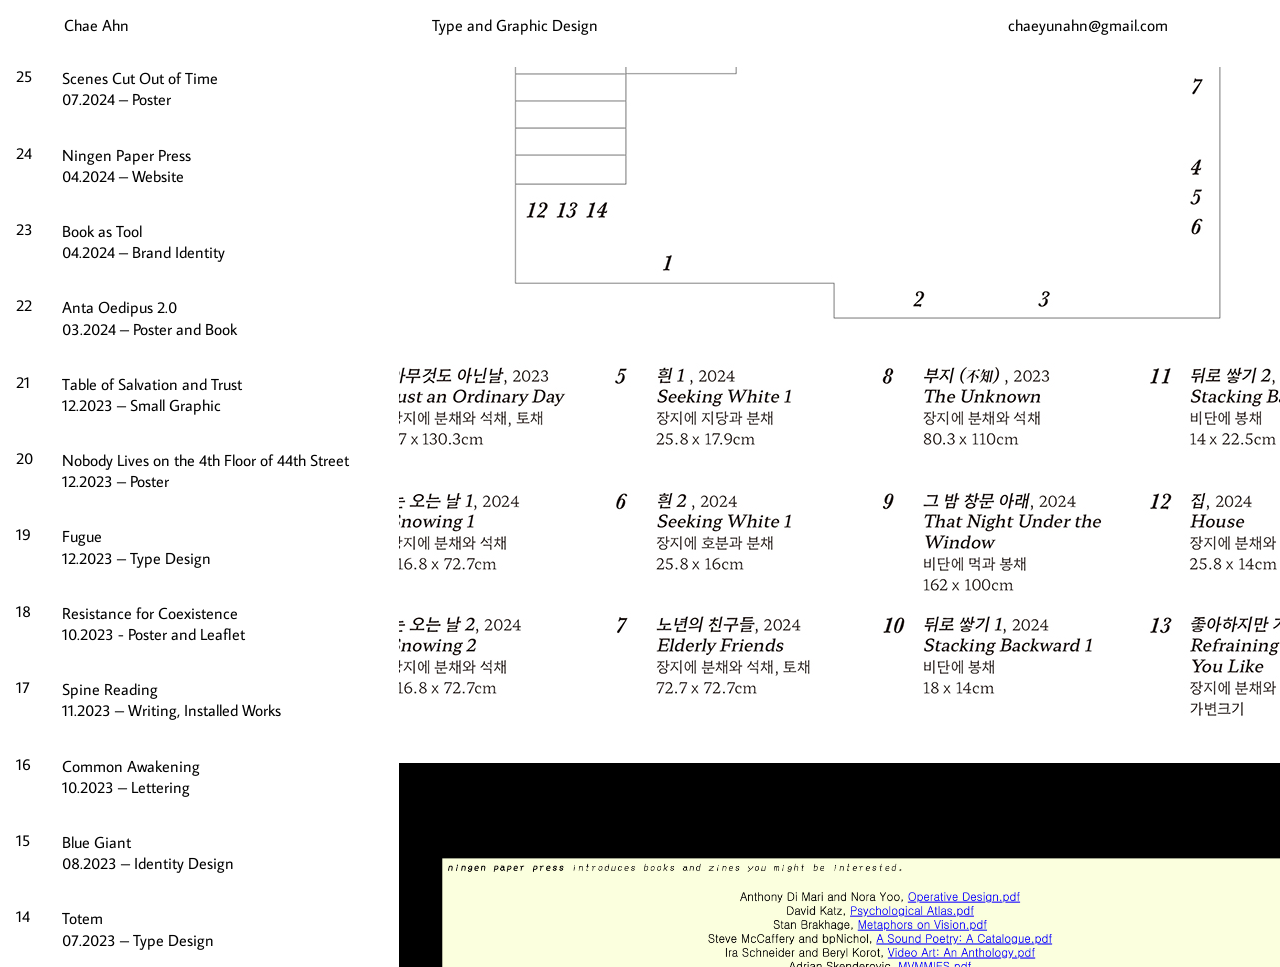
==== index.html @ 4e73831a "Update index.html" ====
<!DOCTYPE html>
<html lang="en">

<head>
    <meta charset="UTF-8">
    <meta name="viewport" content="width=device-width, initial-scale=1.0">
    <title>Chae Ahn</title>
	<link rel="preconnect" href="https://fonts.googleapis.com">
	<link rel="preconnect" href="https://fonts.gstatic.com" crossorigin>
	<link href="https://fonts.googleapis.com/css2?family=Average+Sans&family=Source+Sans+3:ital,wght@0,200..900;1,200..900&display=swap" rel="stylesheet">
    <link rel="stylesheet" href="style.css">

</head>

<body>

    <div class="header-div" id="headView" style="display: flex;">
    	<div class="first-column"></div>
    	<div class="second-column" id="myName"><a href="#about">Chae Ahn</a></div>
    	<div class="third-column" id="designField">Type and Graphic Design</div>
    	<div class="fourth-column" id="mailLink"><a href="mailto:chaeyunahn@gmail.com">chaeyunahn@gmail.com</a></div>
    </div>

    <div class="content-div">
    	<ul class="list-ul" id="workList">
    	<!-- ---Project-25--- -->
			<li id="work-25" style="display: flex;">
				<div class="first-column" id="workNumber">25</div>
				<div class="second-column" id="workTitle"><a href="#slide-25">
					<details>
						<summary>
							<table>
							<tr><td class="title">Scenes Cut Out of Time</td></tr>
							<tr><td class="date">07.2024 – Poster</td></tr>
							</table>
						</summary>
							<p class="info">Poster for the exhibition Scenes Cut Out of Time, 2024.</p>
							<p class="client">Commission project for Jaehee Kim</p>
							<p class="format">Format: 420x594mm</p>
					</details>
				</a>
					
				</div>
			</li>
    	<!-- ---Project-24--- -->
			<li id="work-24" style="display: flex;">
				<div class="first-column" id="workNumber">24</div>
				<div class="second-column" id="workTitle"><a href="#slide-24">
					<details>
						<summary>
							<table>
							<tr><td class="title">Ningen Paper Press</td></tr>
							<tr><td class="date">04.2024 – Website</td></tr>
							</table>
						</summary>
							<p class="info">Web Development for Ningen Paper Press, 2024.</p>
							<p class="client">Collaborative project. Design by Ganghyeon Paeg.</p>
							<p class="format">Format: Desktop and Mobile</p>
					</details>
				</a>
					
				</div>
			</li>
    	<!-- ---Project-23--- -->
			<li id="work-23" style="display: flex;">
				<div class="first-column" id="workNumber">23</div>
				<div class="second-column" id="workTitle"><a href="#slide-23">
					<details>
						<summary>
							<table>
							<tr><td class="title">Book as Tool</td></tr>
							<tr><td class="date">04.2024 – Brand Identity</td></tr>
							</table>
						</summary>
							<p class="info">Brand Identity for Independent Workshop, Book as Tool, 2023.</p>
							<p class="client">Self-initiated Work</p>
							<p class="format">Format: 1080x1080px</p>
					</details>
				</a>
					
				</div>
			</li>
    	<!-- ---Project-22--- -->
			<li id="work-22" style="display: flex;">
				<div class="first-column" id="workNumber">22</div>
				<div class="second-column" id="workTitle"><a href="#slide-22">
					<details>
						<summary>
							<table>
							<tr><td class="title">Anta Oedipus 2.0</td></tr>
							<tr><td class="date">03.2024 – Poster and Book</td></tr>
							</table>
						</summary>
							<p class="info">Poster and Scriptbook for theatrical play Anta Oedpius: Hit or Run, 2024.</p>
							<p class="client">Commission project for Sarah Ryu</p>
							<p class="format">Format: Poster - 420x594mm, Book - 134x210mm</p>
					</details>
				</a>
					
				</div>
			</li>
    	<!-- ---Project-21--- -->
			<li id="work-21" style="display: flex;">
				<div class="first-column" id="workNumber">21</div>
				<div class="second-column" id="workTitle"><a href="#slide-21">
					<details>
						<summary>
							<table>
							<tr><td class="title">Table of Salvation and Trust</td></tr>
							<tr><td class="date">12.2023 – Small Graphic</td></tr>
							</table>
						</summary>
							<p class="info">Poster for the workshop, 2023.</p>
							<p class="client">Commission project for Heejo Kim</p>
							<p class="format">Format: 270x420mm</p>
					</details>
				</a>
					
				</div>
			</li>
    	<!-- ---Project-20--- -->
			<li id="work-20" style="display: flex;">
				<div class="first-column" id="workNumber">20</div>
				<div class="second-column" id="workTitle"><a href="#slide-20">
					<details>
						<summary>
							<table>
							<tr><td class="title">Nobody Lives on the 4th Floor of 44th Street</td></tr>
							<tr><td class="date">12.2023 – Poster</td></tr>
							</table>
						</summary>
							<p class="info">Poster for the exhibition, 2023.</p>
							<p class="client">Commission project for Heejo Kim</p>
							<p class="format">Format: 420x594mm</p>
					</details>
				</a>
					
				</div>
			</li>
    	<!-- ---Project-19--- -->
			<li id="work-19" style="display: flex;">
				<div class="first-column" id="workNumber">19</div>
				<div class="second-column" id="workTitle"><a href="#slide-19">
					<details>
						<summary>
							<table>
							<tr><td class="title">Fugue</td></tr>
							<tr><td class="date">12.2023 – Type Design</td></tr>
							</table>
						</summary>
							<p class="info">Type Design inspired by Classical Italian Tempo</p>
							<p class="client">Self-initiated Work. Typeface release in 2025.</p>
							<p class="format">Style: 1, Latin</p>
					</details>
				</a>
					
				</div>
			</li>
    	<!-- ---Project-18--- -->
			<li id="work-18" style="display: flex;">
				<div class="first-column" id="workNumber">18</div>
				<div class="second-column" id="workTitle"><a href="#slide-18">
					<details>
						<summary>
							<table>
							<tr><td class="title">Resistance for Coexistence</td></tr>
							<tr><td class="date">10.2023 - Poster and Leaflet</td></tr>
							</table>
						</summary>
							<p class="info">Poster for the exhibition, 2023.</p>
							<p class="client">Commission project for Annpaak Space</p>
							<p class="format">Format: 420x594mm</p>
					</details>
				</a>
					
				</div>
			</li>
    	<!-- ---Project-17--- -->
			<li id="work-17" style="display: flex;">
				<div class="first-column" id="workNumber">17</div>
				<div class="second-column" id="workTitle"><a href="#slide-17">
					<details>
						<summary>
							<table>
							<tr><td class="title">Spine Reading</td></tr>
							<tr><td class="date">11.2023 – Writing, Installed Works</td></tr>
							</table>
						</summary>
							<p class="info">Booklet and bookmark for the exhibition The Book on the Bookshelf</p>
							<p class="client">Work for the group exhibition at whatreallymatters, 2023.</p>
							<p class="format">Format: Booklet - A5 / Bookmark - 72x186mm</p>
					</details>
				</a>
					
				</div>
			</li>
    	<!-- ---Project-16--- -->
			<li id="work-16" style="display: flex;">
				<div class="first-column" id="workNumber">16</div>
				<div class="second-column" id="workTitle"><a href="#slide-16">
					<details>
						<summary>
							<table>
							<tr><td class="title">Common Awakening</td></tr>
							<tr><td class="date">10.2023 – Lettering</td></tr>
							</table>
						</summary>
							<p class="info">Type Design</p>
							<p class="client">Self-initiated Work</p>
							<p class="format">Format: Size Varies</p>
					</details>
				</a>
					
				</div>
			</li>
    	<!-- ---Project-15--- -->
			<li id="work-15" style="display: flex;">
				<div class="first-column" id="workNumber">15</div>
				<div class="second-column" id="workTitle"><a href="#slide-15">
					<details>
						<summary>
							<table>
							<tr><td class="title">Blue Giant</td></tr>
							<tr><td class="date">08.2023 – Identity Design</td></tr>
							</table>
						</summary>
							<p class="info">Brand Identity for Animation Studio, Blue Giant, 2023.</p>
							<p class="client">Commission project for Gyeongmu Noh, Blue Giant</p>
							<p class="format">Format: 38 pages of Brand Guideline</p>
					</details>
				</a>
					
				</div>
			</li>
    	<!-- ---Project-14--- -->
			<li id="work-14" style="display: flex;">
				<div class="first-column" id="workNumber">14</div>
				<div class="second-column" id="workTitle"><a href="#slide-14">
					<details>
						<summary>
							<table>
							<tr><td class="title">Totem</td></tr>
							<tr><td class="date">07.2023 – Type Design</td></tr>
							</table>
						</summary>
							<p class="info">Type Design insipred by Mallang's Forest. Typeface release in 2025</p>
							<p class="client">Self-initiated Work</p>
							<p class="format">Format: Size Varies</p>
					</details>
				</a>
					
				</div>
			</li>
    	<!-- ---Project-13--- -->
			<li id="work-13" style="display: flex;">
				<div class="first-column" id="workNumber">13</div>
				<div class="second-column" id="workTitle"><a href="#slide-13">
					<details>
						<summary>
							<table>
							<tr><td class="title">Steffano Studio (Pseudo)</td></tr>
							<tr><td class="date">12.2023 – Identity Design</td></tr>
							</table>
						</summary>
							<p class="info">Identity Design for pseudo studio</p>
							<p class="client">Self-initiated Work, Ceramic Artwork by Kang Ryu</p>
							<p class="format">Format: Size Varies</p>
					</details>
				</a>
					
				</div>
			</li>
    	<!-- ---Project-12--- -->
			<li id="work-12" style="display: flex;">
				<div class="first-column" id="workNumber">12</div>
				<div class="second-column" id="workTitle"><a href="#slide-12">
					<details>
						<summary>
							<table>
							<tr><td class="title">Tura</td></tr>
							<tr><td class="date">07.2023 – Type Design</td></tr>
							</table>
						</summary>
							<p class="info">Typeface release in 2025</p>
							<p class="client">Self-initiated Work</p>
							<p class="format">Styles: 1, Korean, Latin</p>
					</details>
				</a>
					
				</div>
			</li>
    	<!-- ---Project-11--- -->
			<li id="work-11" style="display: flex;">
				<div class="first-column" id="workNumber">11</div>
				<div class="second-column" id="workTitle"><a href="#slide-11">
					<details>
						<summary>
							<table>
							<tr><td class="title">Linear</td></tr>
							<tr><td class="date">07.2023 – Type Design</td></tr>
							</table>
						</summary>
							<p class="info">Typeface release in 2025</p>
							<p class="client">Self-initiated Work</p>
							<p class="format">Styles: 1, Korean, Latin</p>
					</details>
				</a>
					
				</div>
			</li>
    	<!-- ---Project-10--- -->
			<li id="work-10" style="display: flex;">
				<div class="first-column" id="workNumber">10</div>
				<div class="second-column" id="workTitle"><a href="#slide-10">
					<details>
						<summary>
							<table>
							<tr><td class="title">Deduct</td></tr>
							<tr><td class="date">07.2023 – Type Design</td></tr>
							</table>
						</summary>
							<p class="info">Typeface release in 2025</p>
							<p class="client">Self-initiated Work</p>
							<p class="format">Styles: 3, Latin</p>
					</details>
				</a>
					
				</div>
			</li>
    	<!-- ---Project-9--- -->
			<li id="work-9" style="display: flex;">
				<div class="first-column" id="workNumber">9</div>
				<div class="second-column" id="workTitle"><a href="#slide-9">
					<details>
						<summary>
							<table>
							<tr><td class="title">Mallang's Forest</td></tr>
							<tr><td class="date">06.2023 – Poster</td></tr>
							</table>
						</summary>
							<p class="info">Poster for the exhibition Mallang's Forest, 2023.</p>
							<p class="client">Commission project for Kang Ryu</p>
							<p class="format">Format: 420x594mm</p>
					</details>
				</a>
					
				</div>
			</li>
    	<!-- ---Project-8--- -->
			<li id="work-8" style="display: flex;">
				<div class="first-column" id="workNumber">8</div>
				<div class="second-column" id="workTitle"><a href="#slide-8">
					<details>
						<summary>
							<table>
							<tr><td class="title">A Perfect Guide on Building an Upper Middle Class Family</td></tr>
							<tr><td class="date">05.2023 – Poster</td></tr>
							</table>
						</summary>
							<p class="info">Poster for the exhibition, 2023. </p>
							<p class="client">Commission project for Heejo Kim</p>
							<p class="format">Format: 1080x1350px</p>
					</details>
				</a>
					
				</div>
			</li>
    	<!-- ---Project-7--- -->
			<li id="work-7" style="display: flex;">
				<div class="first-column" id="workNumber">7</div>
				<div class="second-column" id="workTitle"><a href="#slide-7">
					<details>
						<summary>
							<table>
							<tr><td class="title">Extra Bold Book Club</td></tr>
							<tr><td class="date">01.2023 – Poster</td></tr>
							</table>
						</summary>
							<p class="info">Poster for Book Club</p>
							<p class="client">Self-initiated Work</p>
							<p class="format">Format: Web - 1350x1350px, Print - 420x594mm</p>
					</details>
				</a>
					
				</div>
			</li>
    	<!-- ---Project-6--- -->
			<li id="work-6" style="display: flex;">
				<div class="first-column" id="workNumber">6</div>
				<div class="second-column" id="workTitle"><a href="#slide-6">
					<details>
						<summary>
							<table>
							<tr><td class="title">Anta Oedipus 1.0</td></tr>
							<tr><td class="date">02.2023 – Identity and Badge</td></tr>
							</table>
						</summary>
							<p class="info">Identity Design and Film Title for theatrical play, Anta Oedpius: Hit or Run, 2023.</p>
							<p class="client">Commission project for Sarah Ryu</p>
							<p class="format">Format: Badge - diameter 25mm</p>
					</details>
				</a>
					
				</div>
			</li>
    	<!-- ---Project-5--- -->
			<li id="work-5" style="display: flex;">
				<div class="first-column" id="workNumber">5</div>
				<div class="second-column" id="workTitle"><a href="#slide-5">
					<details>
						<summary>
							<table>
							<tr><td class="title">Post Morandi</td></tr>
							<tr><td class="date">01.2023 – Book</td></tr>
							</table>
						</summary>
							<p class="info">Catalogue Design for the exhibition Post Morandi</p>
							<p class="client">Commission project for Heejoo Eom, AnnPaak Space. Artwork by Heejoo Eom, Photograph by Jaewoo An</p>
							<p class="format">Format: 130x184mm, Offset Print</p>
					</details>
				</a>
					
				</div>
			</li>
    	<!-- ---Project-4--- -->
			<li id="work-4" style="display: flex;">
				<div class="first-column" id="workNumber">4</div>
				<div class="second-column" id="workTitle"><a href="#slide-4">
					<details>
						<summary>
							<table>
							<tr><td class="title">Spectrum</td></tr>
							<tr><td class="date">11.2022 – Poster</td></tr>
							</table>
						</summary>
							<p class="info">Poster for the exhibition Vibrating Birds and Handwritten Letter</p>
							<p class="client">Work for Korean Society of Typography Exhibition 16, 2022.</p>
							<p class="format">Format: 3840x2160px</p>
					</details>
				</a>
					
				</div>
			</li>
    	<!-- ---Project-3--- -->
			<li id="work-3" style="display: flex;">
				<div class="first-column" id="workNumber">3</div>
				<div class="second-column" id="workTitle"><a href="#slide-3">
					<details>
						<summary>
							<table>
							<tr><td class="title">Artificial Friend OS</td></tr>
							<tr><td class="date">10.2022 – Poster</td></tr>
							</table>
						</summary>
							<p class="info">Poster for the exhibition Aritificial Friend OS</p>
							<p class="client">Commission project for Solmon Lim</p>
							<p class="format">Format: 594x840mm</p>
					</details>
				</a>
					
				</div>
			</li>
    	<!-- ---Project-2--- -->
			<li id="work-2" style="display: flex;">
				<div class="first-column" id="workNumber">2</div>
				<div class="second-column" id="workTitle"><a href="#slide-2">
					<details>
						<summary>
							<table>
							<tr><td class="title">Micro</td></tr>
							<tr><td class="date">07.2021 – Poster</td></tr>
							</table>
						</summary>
							<p class="info">Typographical Poster</p>
							<p class="client">Self-initiated Work</p>
							<p class="format">Format: 420x594mm</p>
					</details>
				</a>
					
				</div>
			</li>
    	<!-- ---Project-1--- -->
			<li id="work-1" style="display: flex;">
				<div class="first-column" id="workNumber">1</div>
				<div class="second-column" id="workTitle"><a href="#slide-1">
					<details>
						<summary>
							<table>
							<tr><td class="title">Crema</td></tr>
							<tr><td class="date">12.2020 – Poster</td></tr>
							</table>
						</summary>
							<p class="info">Typographical Poster inspired by coffee</p>
							<p class="client">Self-initiated Work</p>
							<p class="format">Format: 420x594mm</p>
					</details>
				</a>
					
				</div>
			</li>
		<!-- ---ABOUT--- -->
			<li id="about">

				<div class="second-column" id="title">About</div>
				<div class="second-column" id="description">Chae Ahn is a graphic designer based in Seoul. She has completed multiple projects on typography, identity and web development. She prefers cohesive details rather than macroscopic ones. Likes to disassemble and reconstruct diagrams, images, and texts in graphic design.</div>
				<div class="second-column" id="description">안채연은 서울에서 활동하는 그래픽 디자이너이다. 2022년부터 전시 아이덴티티와 레터링 작업을 해왔으며 타이포그래피와 웹사이트 디자인과 개발을 한다. 거시적인 것보다는 응집된 디테일을 좋아하는 편이다. 뜯어보고 조립하고 싶은 이미지나 다이어그램을 만날 때 작업한다. </div>

				<div class="second-column" id="title">Contact</div>
				<div class="second-column" id="description">Chae Yun Ahn<br>
				<a href="mailto:chaeyunahn@gmail.com">Email&emsp; chaeyunahn@gmail.com</a><br>
				<a href="www.instagram.com/chaeyunahn">IG&emsp;&emsp; @chaeyunahn</a><br>
				<a href="">TEL&emsp; +82 10 2987 0308</a>
				</div>

				<div class="second-column" id="title">Exhibitions</div>
				<div class="second-column" id="description">
					<a href="http://wrmatters.kr/project/exhibition/16369/" target="_blank">— From the Book of the Bookshelf, 2023</a><br>
          			<a href="http://www.k-s-t.org/vibrating-birds-and-handwritten-letter/" target="_blank">— Vibrating Birds and Handwritten Letter, Korean Society of Typography, 2022</a><br>
           			<a href="http://orgd.org/2022/exhibition2/index.html" target="_blank">— Open Recent Graphic Design 2022 - Elevator Pitch, 2022</a><br>
         			<a>— 인공친구OS, Artificial Friend OS, 2022</a>

				</div>

				<div class="second-column" id="title">Clients</div>
				<div class="second-column" id="description">Galleries and Art spaces (Annpaak Space, whatreallymatters, Yeonhui Art Center), Independent Studios (Froggy Office, Sanhani Technology, Nine Birds Press, Blue Giant), Artists (Kim Heejo, Mi Pak, Solmon Lim, Hani Kim, Kang Ryu, Pilgyun Jeong)
				</div>

				<div class="second-column" id="title">Education</div>
				<div class="second-column" id="description">BFA / Product Design, Hongik Universtiy / 2015-2020
				</div>

				<div class="second-column" id="title">Credits</div>
				<div class="second-column" id="description">Design Chae Ahn<br>Programming Chae Ahn<br>© 2024 Chae Yun Ahn</div>
			</li>
		</ul>

		<div id="imgView">
		<!-- ---Project-25--- -->
			<div class="slideshow-container" id="slide-25">
			  <div class="slide-25"><img src="img/work-25/01.jpg" onclick="plusSlides(1, 24)"></div>
			  <div class="slide-25"><img src="img/work-25/02.jpg" onclick="plusSlides(1, 24)"></div>
			  <div class="slide-25"><img src="img/work-25/03.jpg" onclick="plusSlides(1, 24)"></div>
			  <div class="slide-25"><img src="img/work-25/04.jpg" onclick="plusSlides(1, 24)"></div>
			</div>
		<!-- ---Project-24--- -->
			<div class="slideshow-container" id="slide-24">
			  <div class="slide-24"><img src="img/work-24/01.jpg" onclick="plusSlides(1, 23)"></div>
			  <div class="slide-24"><img src="img/work-24/02.jpg" onclick="plusSlides(1, 23)"></div>
			</div>
		<!-- ---Project-23--- -->
			<div class="slideshow-container" id="slide-23">
			  <div class="slide-23"><img src="img/work-23/01.jpg" onclick="plusSlides(1, 22)"></div>
			  <div class="slide-23"><img src="img/work-23/02.jpg" onclick="plusSlides(1, 22)"></div>
			  <div class="slide-23"><img src="img/work-23/03.jpg" onclick="plusSlides(1, 22)"></div>
			  <div class="slide-23"><img src="img/work-23/04.jpg" onclick="plusSlides(1, 22)"></div>
			  <div class="slide-23"><img src="img/work-23/05.jpg" onclick="plusSlides(1, 22)"></div>
			  <div class="slide-23"><img src="img/work-23/06.jpg" onclick="plusSlides(1, 22)"></div>
			</div>
		<!-- ---Project-22--- -->
			<div class="slideshow-container" id="slide-22">
			  <div class="slide-22"><img src="img/work-22/01.jpg" onclick="plusSlides(1, 21)"></div>
			  <div class="slide-22"><img src="img/work-22/02.jpg" onclick="plusSlides(1, 21)"></div>
			  <div class="slide-22"><img src="img/work-22/03.jpg" onclick="plusSlides(1, 21)"></div>
			</div>
		<!-- ---Project-21--- -->
			<div class="slideshow-container" id="slide-21">
			  <div class="slide-21"><img src="img/work-21/01.jpg" onclick="plusSlides(1, 20)"></div>
			  <div class="slide-21"><img src="img/work-21/02.jpg" onclick="plusSlides(1, 20)"></div>
			</div>
		<!-- ---Project-20--- -->
			<div class="slideshow-container" id="slide-20">
			  <div class="slide-20"><img src="img/work-20/01.jpg" onclick="plusSlides(1, 19)"></div>
			  <div class="slide-20"><img src="img/work-20/02.jpg" onclick="plusSlides(1, 19)"></div>
			  <div class="slide-20"><img src="img/work-20/03.jpg" onclick="plusSlides(1, 19)"></div>
			  <div class="slide-20"><img src="img/work-20/04.jpg" onclick="plusSlides(1, 19)"></div>
			</div>
		<!-- ---Project-19--- -->
			<div class="slideshow-container" id="slide-19">
			  <div class="slide-19"><img src="img/work-19/01.jpg" onclick="plusSlides(1, 18)"></div>
			  <div class="slide-19"><img src="img/work-19/02.jpg" onclick="plusSlides(1, 18)"></div>
			</div>
		<!-- ---Project-18--- -->
			<div class="slideshow-container" id="slide-18">
			  <div class="slide-18"><img src="img/work-18/01.jpg" onclick="plusSlides(1, 17)"></div>
			  <div class="slide-18"><img src="img/work-18/02.jpg" onclick="plusSlides(1, 17)"></div>
			</div>
		<!-- ---Project-17--- -->
			<div class="slideshow-container" id="slide-17">
			  <div class="slide-17"><img src="img/work-17/01.jpg" onclick="plusSlides(1, 16)"></div>
			  <div class="slide-17"><img src="img/work-17/02.jpg" onclick="plusSlides(1, 16)"></div>
			  <div class="slide-17"><img src="img/work-17/03.jpg" onclick="plusSlides(1, 16)"></div>
			  <div class="slide-17"><img src="img/work-17/04.jpg" onclick="plusSlides(1, 16)"></div>
			  <div class="slide-17"><img src="img/work-17/05.jpg" onclick="plusSlides(1, 16)"></div>
			</div>
		<!-- ---Project-16--- -->
			<div class="slideshow-container" id="slide-16">
			  <div class="slide-16"><img src="img/work-16/01.jpg" onclick="plusSlides(1, 15)"></div>
			  <div class="slide-16"><img src="img/work-16/02.jpg" onclick="plusSlides(1, 15)"></div>
			</div>
		<!-- ---Project-15--- -->
			<div class="slideshow-container" id="slide-15">
			  <div class="slide-15"><img src="img/work-15/01.jpg" onclick="plusSlides(1, 14)"></div>
			  <div class="slide-15"><img src="img/work-15/02.jpg" onclick="plusSlides(1, 14)"></div>
			  <div class="slide-15"><img src="img/work-15/03.jpg" onclick="plusSlides(1, 14)"></div>
			  <div class="slide-15"><img src="img/work-15/04.jpg" onclick="plusSlides(1, 14)"></div>
			</div>
		<!-- ---Project-14--- -->
			<div class="slideshow-container" id="slide-14">
			  <div class="slide-14"><img src="img/work-14/01.jpg" onclick="plusSlides(1, 13)"></div>
			  <div class="slide-14"><img src="img/work-14/02.jpg" onclick="plusSlides(1, 13)"></div>
			  <div class="slide-14"><img src="img/work-14/03.jpg" onclick="plusSlides(1, 13)"></div>
			  <div class="slide-14"><img src="img/work-14/04.jpg" onclick="plusSlides(1, 13)"></div>
			  <div class="slide-14"><img src="img/work-14/05.jpg" onclick="plusSlides(1, 13)"></div>
			</div>
		<!-- ---Project-13--- -->
			<div class="slideshow-container" id="slide-13">
			  <div class="slide-13"><img src="img/work-13/01.jpg" onclick="plusSlides(1, 12)"></div>
			  <div class="slide-13"><img src="img/work-13/02.jpg" onclick="plusSlides(1, 12)"></div>
			  <div class="slide-13"><img src="img/work-13/03.jpg" onclick="plusSlides(1, 12)"></div>
			</div>
		<!-- ---Project-12--- -->
			<div class="slideshow-container" id="slide-12">
			  <div class="slide-12"><img src="img/work-12/01.jpg" onclick="plusSlides(1, 11)"></div>
			  <div class="slide-12"><img src="img/work-12/02.jpg" onclick="plusSlides(1, 11)"></div>
			  <div class="slide-12"><img src="img/work-12/03.jpg" onclick="plusSlides(1, 11)"></div>
			  <div class="slide-12"><img src="img/work-12/04.jpg" onclick="plusSlides(1, 11)"></div>
			</div>
		<!-- ---Project-11--- -->
			<div class="slideshow-container" id="slide-11">
			  <div class="slide-11"><img src="img/work-11/01.jpg" onclick="plusSlides(1, 10)"></div>
			  <div class="slide-11"><img src="img/work-11/02.jpg" onclick="plusSlides(1, 10)"></div>
			  <div class="slide-11"><img src="img/work-11/03.jpg" onclick="plusSlides(1, 10)"></div>
			</div>
		<!-- ---Project-10--- -->
			<div class="slideshow-container" id="slide-10">
			  <div class="slide-10"><img src="img/work-10/01.jpg" onclick="plusSlides(1, 9)"></div>
			  <div class="slide-10"><img src="img/work-10/02.jpg" onclick="plusSlides(1, 9)"></div>
			</div>
		<!-- ---Project-9--- -->
			<div class="slideshow-container" id="slide-9">
			  <div class="slide-9"><img src="img/work-9/01.jpg" onclick="plusSlides(1, 8)"></div>
			  <div class="slide-9"><img src="img/work-9/02.jpg" onclick="plusSlides(1, 8)"></div>
			</div>
		<!-- ---Project-8--- -->
			<div class="slideshow-container" id="slide-8">
			  <div class="slide-8"><img src="img/work-8/01.jpg" onclick="plusSlides(1, 7)"></div>
			  <div class="slide-8"><img src="img/work-8/02.jpg" onclick="plusSlides(1, 7)"></div>
			  <div class="slide-8"><img src="img/work-8/03.jpg" onclick="plusSlides(1, 7)"></div>
			</div>
		<!-- ---Project-7--- -->
			<div class="slideshow-container" id="slide-7">
			  <div class="slide-7"><img src="img/work-7/01.jpg" onclick="plusSlides(1, 6)"></div>
			  <div class="slide-7"><img src="img/work-7/02.jpg" onclick="plusSlides(1, 6)"></div>
			</div>
		<!-- ---Project-6--- -->
			<div class="slideshow-container" id="slide-6">
			  <div class="slide-6"><img src="img/work-6/01.jpg" onclick="plusSlides(1, 5)"></div>
			  <div class="slide-6"><img src="img/work-6/02.jpg" onclick="plusSlides(1, 5)"></div>
			  <div class="slide-6"><img src="img/work-6/03.jpg" onclick="plusSlides(1, 5)"></div>
			</div>
		<!-- ---Project-5--- -->
			<div class="slideshow-container" id="slide-5">
			  <div class="slide-5"><img src="img/work-5/01.jpg" onclick="plusSlides(1, 4)"></div>
			  <div class="slide-5"><img src="img/work-5/02.jpg" onclick="plusSlides(1, 4)"></div>
			  <div class="slide-5"><img src="img/work-5/03.jpg" onclick="plusSlides(1, 4)"></div>
			  <div class="slide-5"><img src="img/work-5/04.jpg" onclick="plusSlides(1, 4)"></div>
			</div>
		<!-- ---Project-4--- -->
			<div class="slideshow-container" id="slide-4">
			  <div class="slide-4"><img src="img/work-4/01.jpg" onclick="plusSlides(1, 3)"></div>
			  <div class="slide-4"><img src="img/work-4/02.jpg" onclick="plusSlides(1, 3)"></div>
			</div>
		<!-- ---Project-3--- -->
			<div class="slideshow-container" id="slide-3">
			  <div class="slide-3"><img src="img/work-3/01.jpg" onclick="plusSlides(1, 2)"></div>
			  <div class="slide-3"><img src="img/work-3/02.jpg" onclick="plusSlides(1, 2)"></div>
			  <div class="slide-3"><img src="img/work-3/03.jpg" onclick="plusSlides(1, 2)"></div>
			  <div class="slide-3"><img src="img/work-3/04.jpg" onclick="plusSlides(1, 2)"></div>
			  <div class="slide-3"><img src="img/work-3/05.jpg" onclick="plusSlides(1, 2)"></div>
			  <div class="slide-3"><img src="img/work-3/06.jpg" onclick="plusSlides(1, 2)"></div>
			  <div class="slide-3"><img src="img/work-3/07.jpg" onclick="plusSlides(1, 2)"></div>
			  <div class="slide-3"><img src="img/work-3/08.jpg" onclick="plusSlides(1, 2)"></div>
			</div>
		<!-- ---Project-2--- -->
			<div class="slideshow-container" id="slide-2">
			  <div class="slide-2"><img src="img/work-2/01.jpg" onclick="plusSlides(1, 1)"></div>
			  <div class="slide-2"><img src="img/work-2/02.jpg" onclick="plusSlides(1, 1)"></div>
			</div>
		<!-- ---Project-1--- -->
			<div class="slideshow-container" id="slide-1">
			  <div class="slide-1"><img src="img/work-1/01.jpg" onclick="plusSlides(1, 0)"></div>
			  <div class="slide-1"><img src="img/work-1/02.jpg" onclick="plusSlides(1, 0)"></div>
			</div>
		</div>
    </div>

</body>
	
	<script src="open-one.js"></script>
	<script src="image-slider.js"></script>
</html>
---- style.css ----
/*---DEFAULT---*/
*{
	margin: 0;
	padding: 0;
	line-height: 1.2;
	scroll-behavior: smooth;
	font-family: "Average Sans", sans-serif;
}

body{
	height: 100vh;
}

a{
	text-decoration: none;
	color: black;
}

a:hover{
	color: blue;
}

li{
	list-style-type: none;
	display: block;
}

/*---HEADER---*/

.header-div{
	background: white;
}

.first-column{
	width: 3rem;
	margin-left: 1rem;
}

.second-column{
	width: 22rem;
	margin-right: 1rem;
}

.third-column{
	width: 36rem;
}

.header-div{
	margin: 1rem 0 2rem 0;
}

#myName:hover{
	cursor: default;
}

#designField:hover{
	cursor: default;
}


/*---LIST---*/

li{
	margin-bottom: 1rem;
}

details > summary {
  list-style-type: none;
  margin-bottom: 1rem;
}

summary::-webkit-details-marker {
	display: none;
}

details > p{
	margin-left: 2rem;
	text-wrap: wrap;
}

summary:hover{
	color: blue;
	cursor: pointer;
}

.content-div{
	display: flex;
	height: 100vh;
}

#workList{
	overflow: auto;
}

#workList::-webkit-scrollbar {
  display: none;
}



.list-ul{
	overflow-y: scroll;
	height: 100vh;
}


/*---IMAGE----*/

#imgView{
	height: 100vh;
	overflow-x: visible;
	overflow-y: scroll;
}

#imgView::-webkit-scrollbar {
  display: none;
}

.slideshow-container:hover{
	cursor: e-resize;
}


.slideshow-container{
	margin-bottom: 2rem;
}

.slideshow-container img{
	width: 60rem;
}


/*---About---*/

#title{
	padding-left: 4.2rem;
}
#description{
	padding-left: 2rem;
	font-size: .8rem;
	line-height: 1.2rem;
	margin-bottom: 2rem;
	word-break: keep-all;
}

#description a{
	font-size: .8rem;
}

/*---RESPONSIVE---*/

@media only screen and (max-width: 600px){

	*{
		font-size: .8rem;
		line-height: 1.2;
	}

	.slideshow-container img{
		width: 24rem;
	}

	#description{
		width: 12rem;
		overflow: auto;
		font-size: .6rem;
		margin-bottom: 1rem;
		line-height: .8rem;
	}

	#description a{
		font-size: .6rem;
	}

}
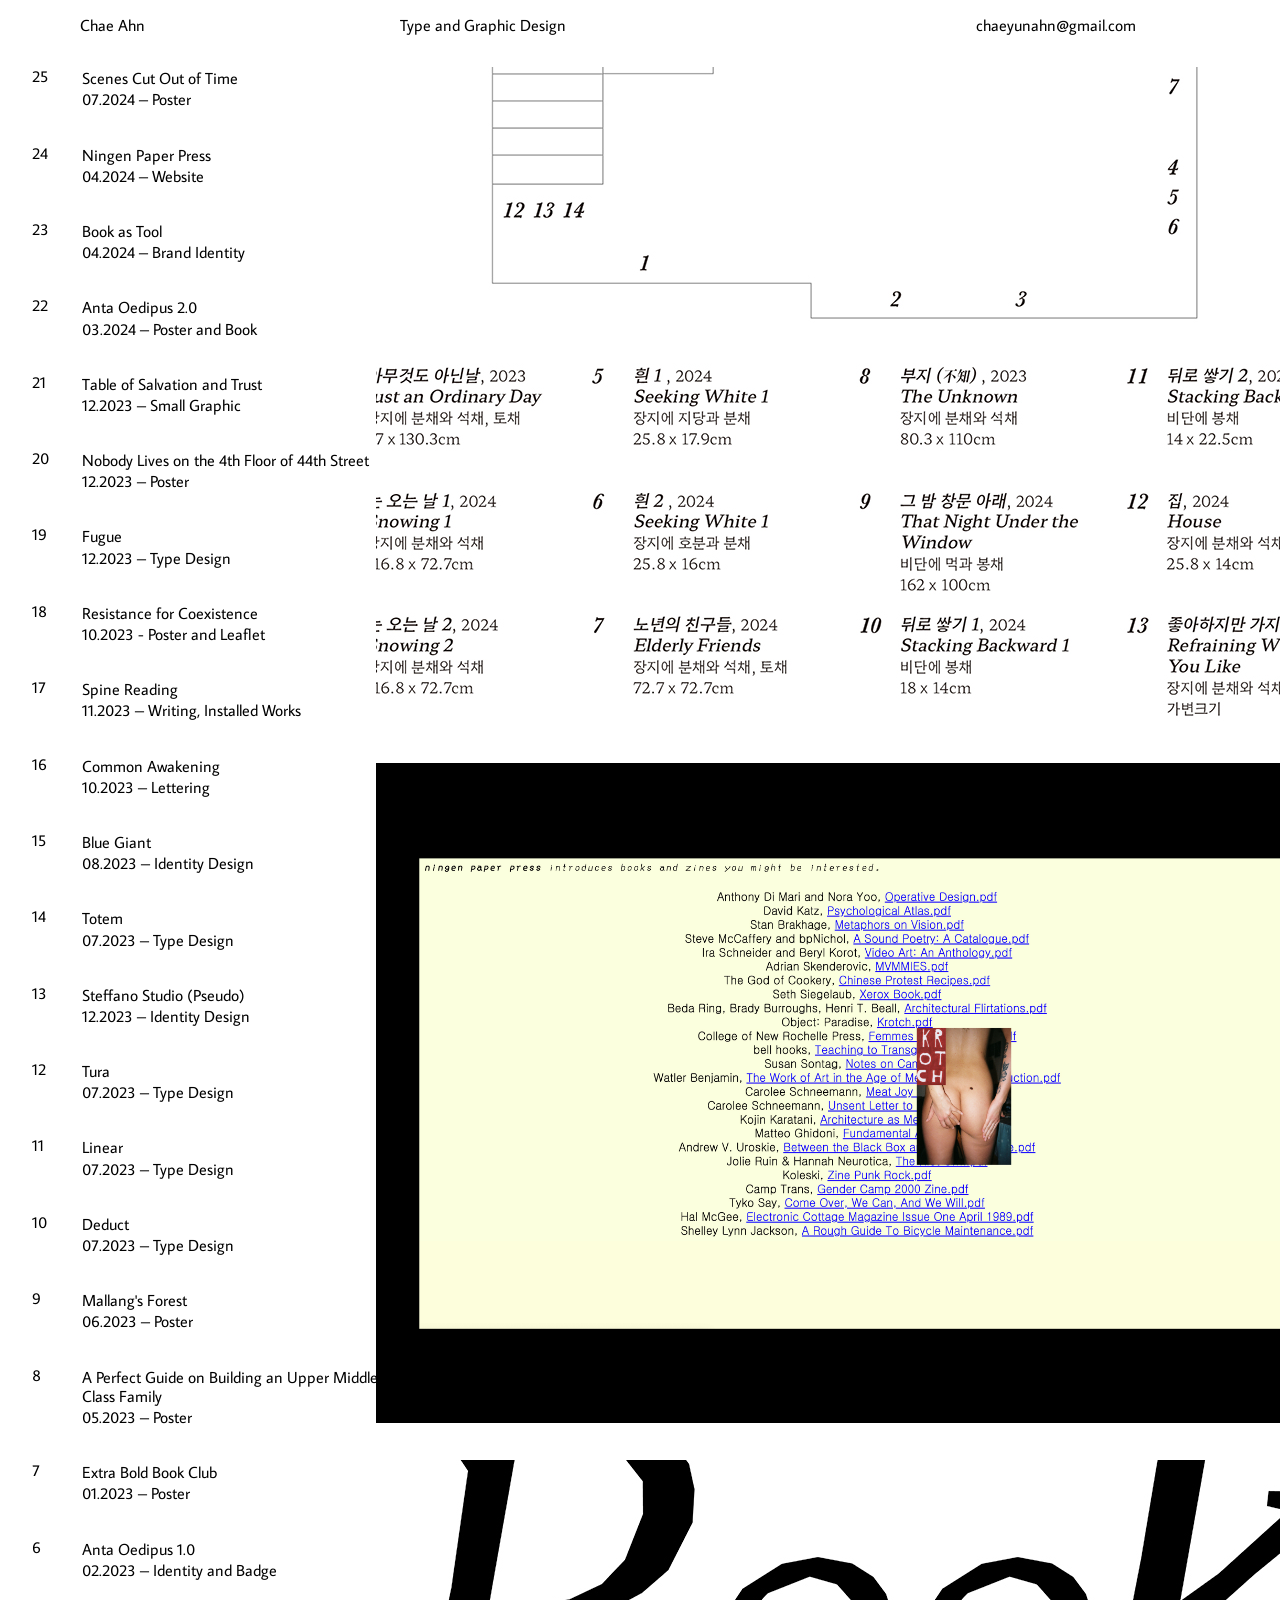
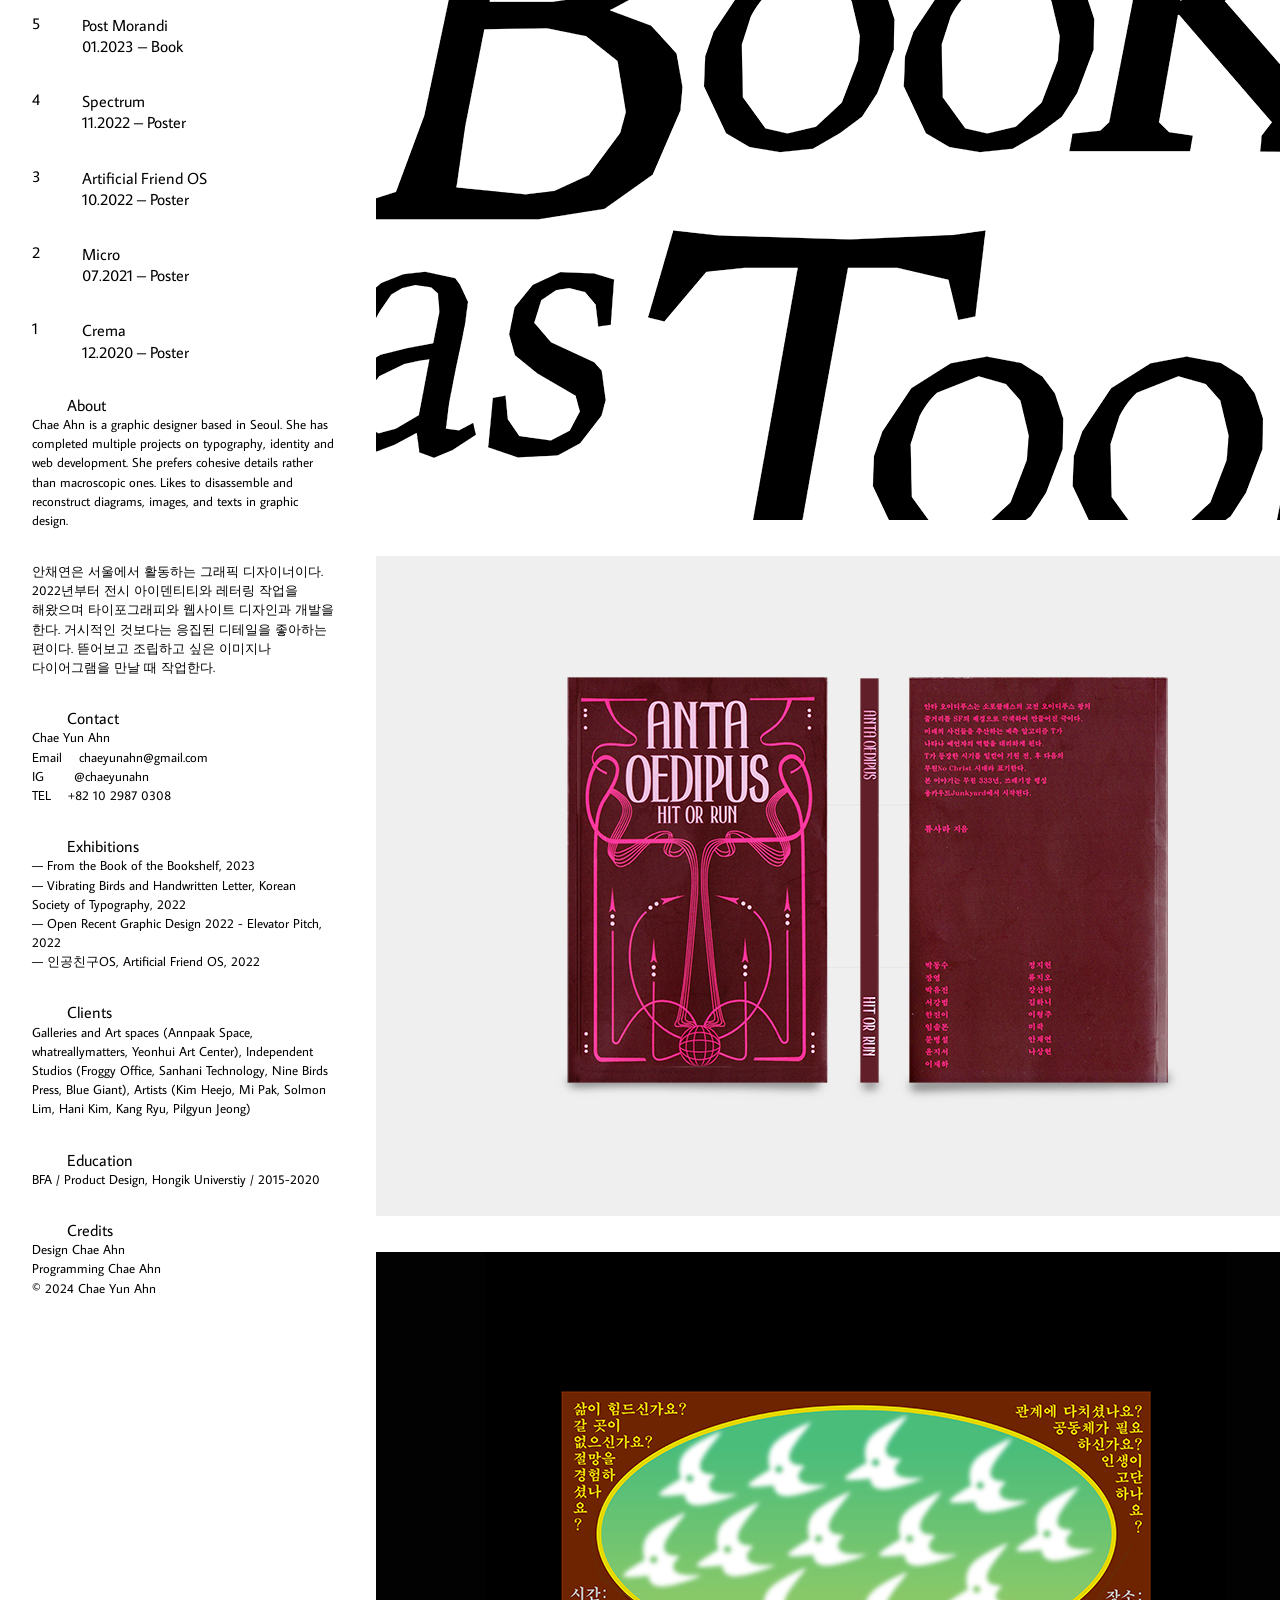
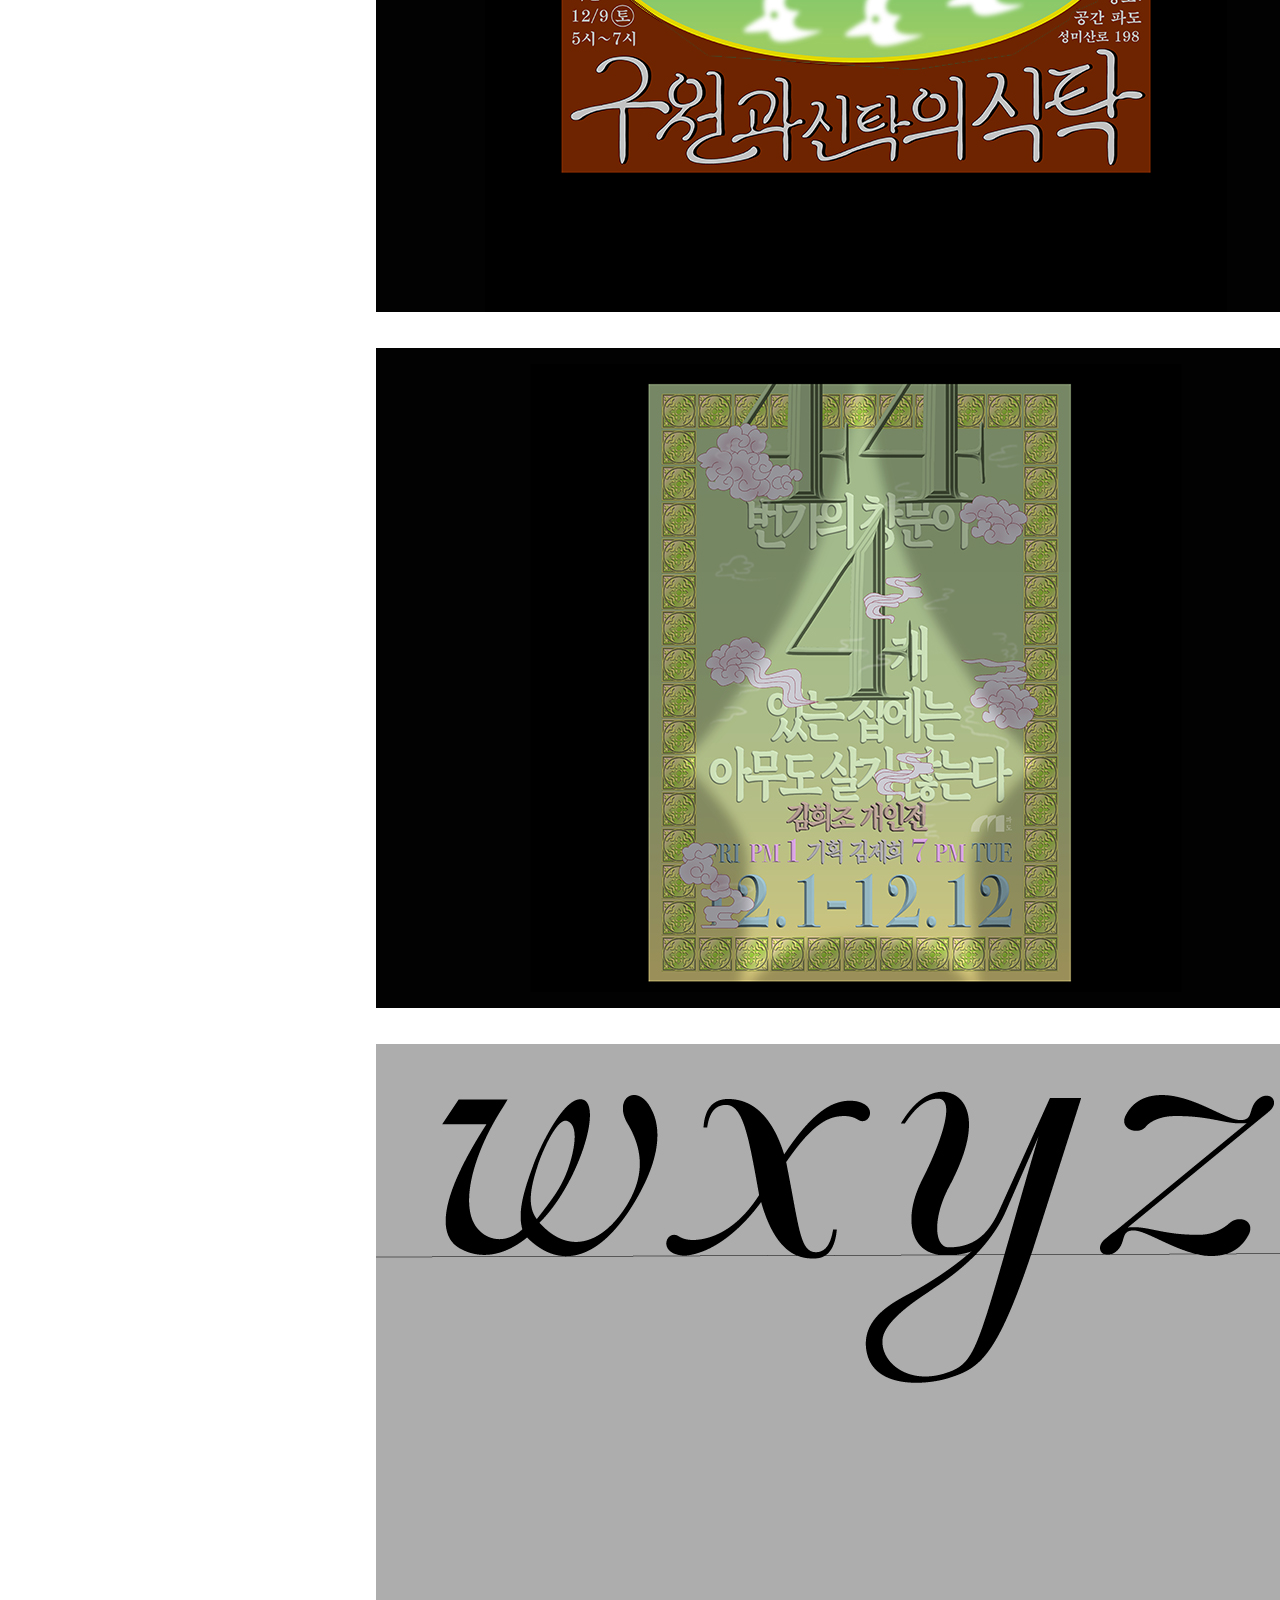
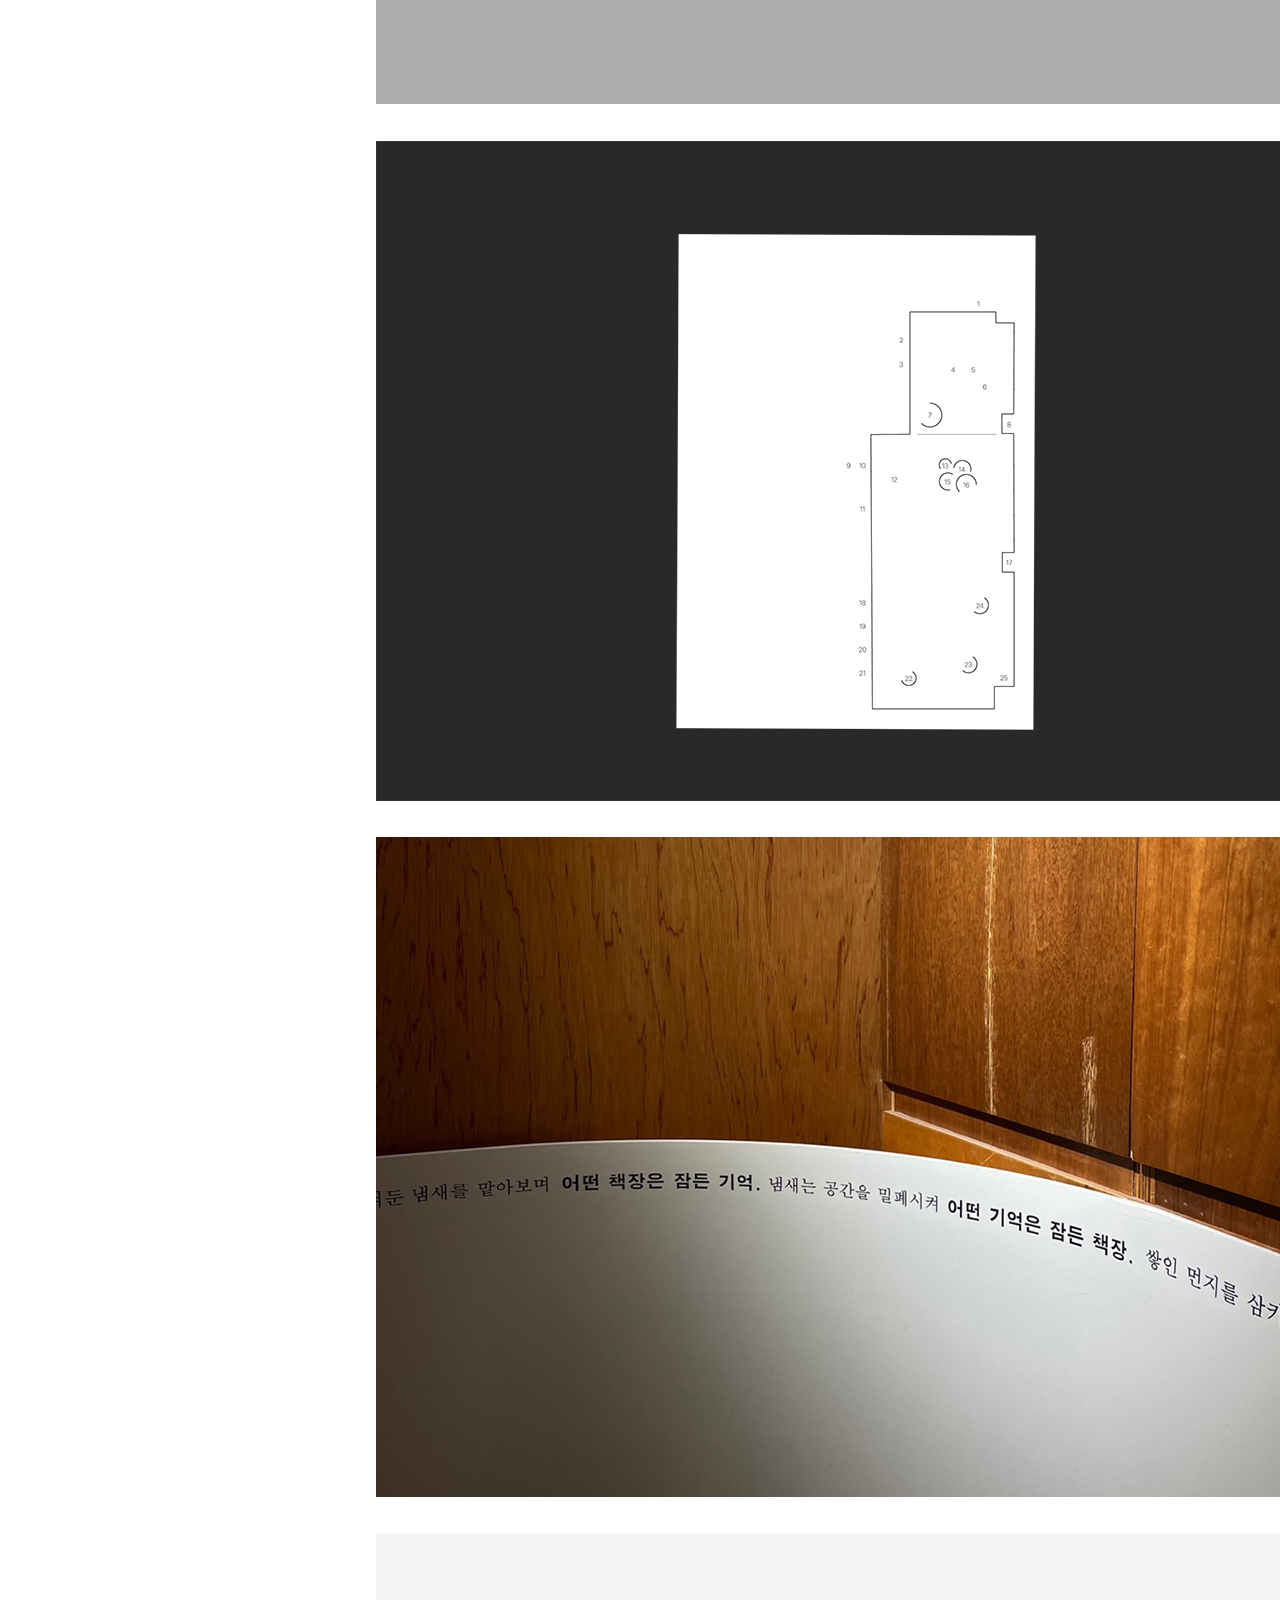
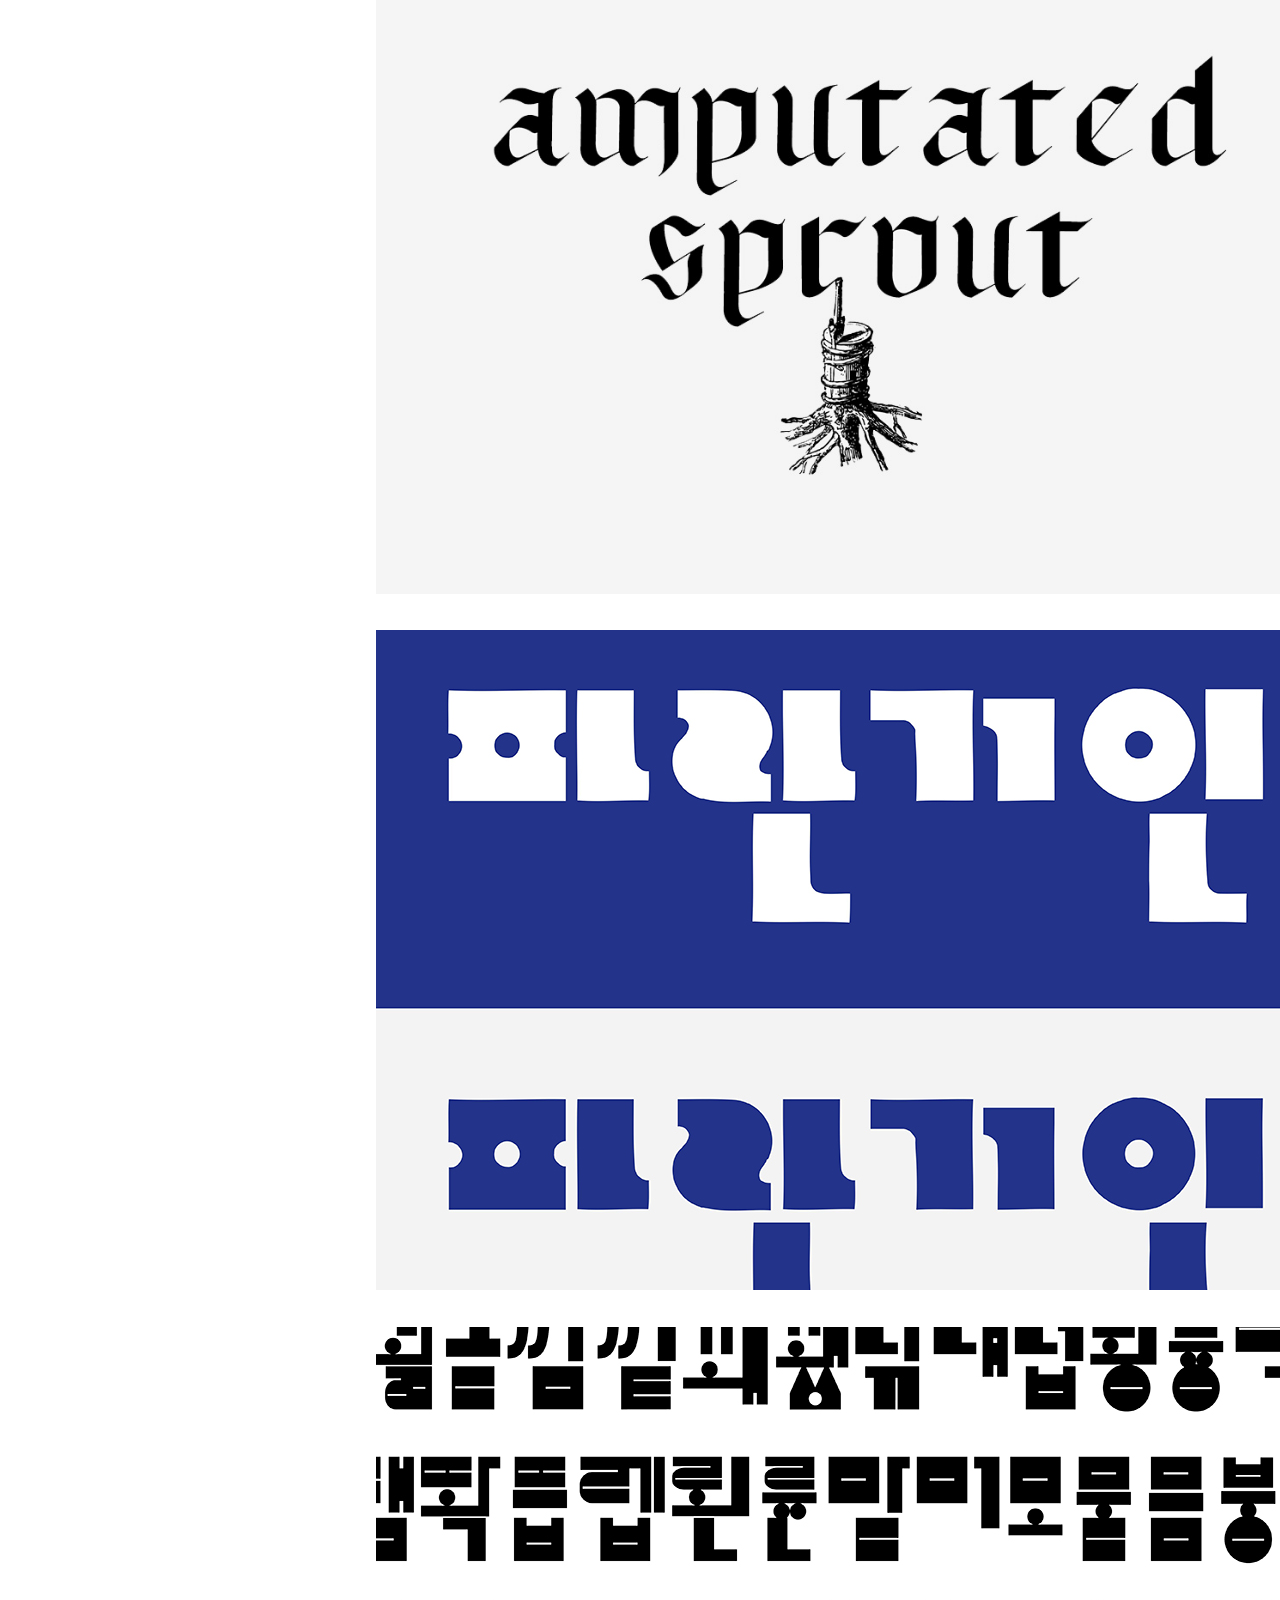
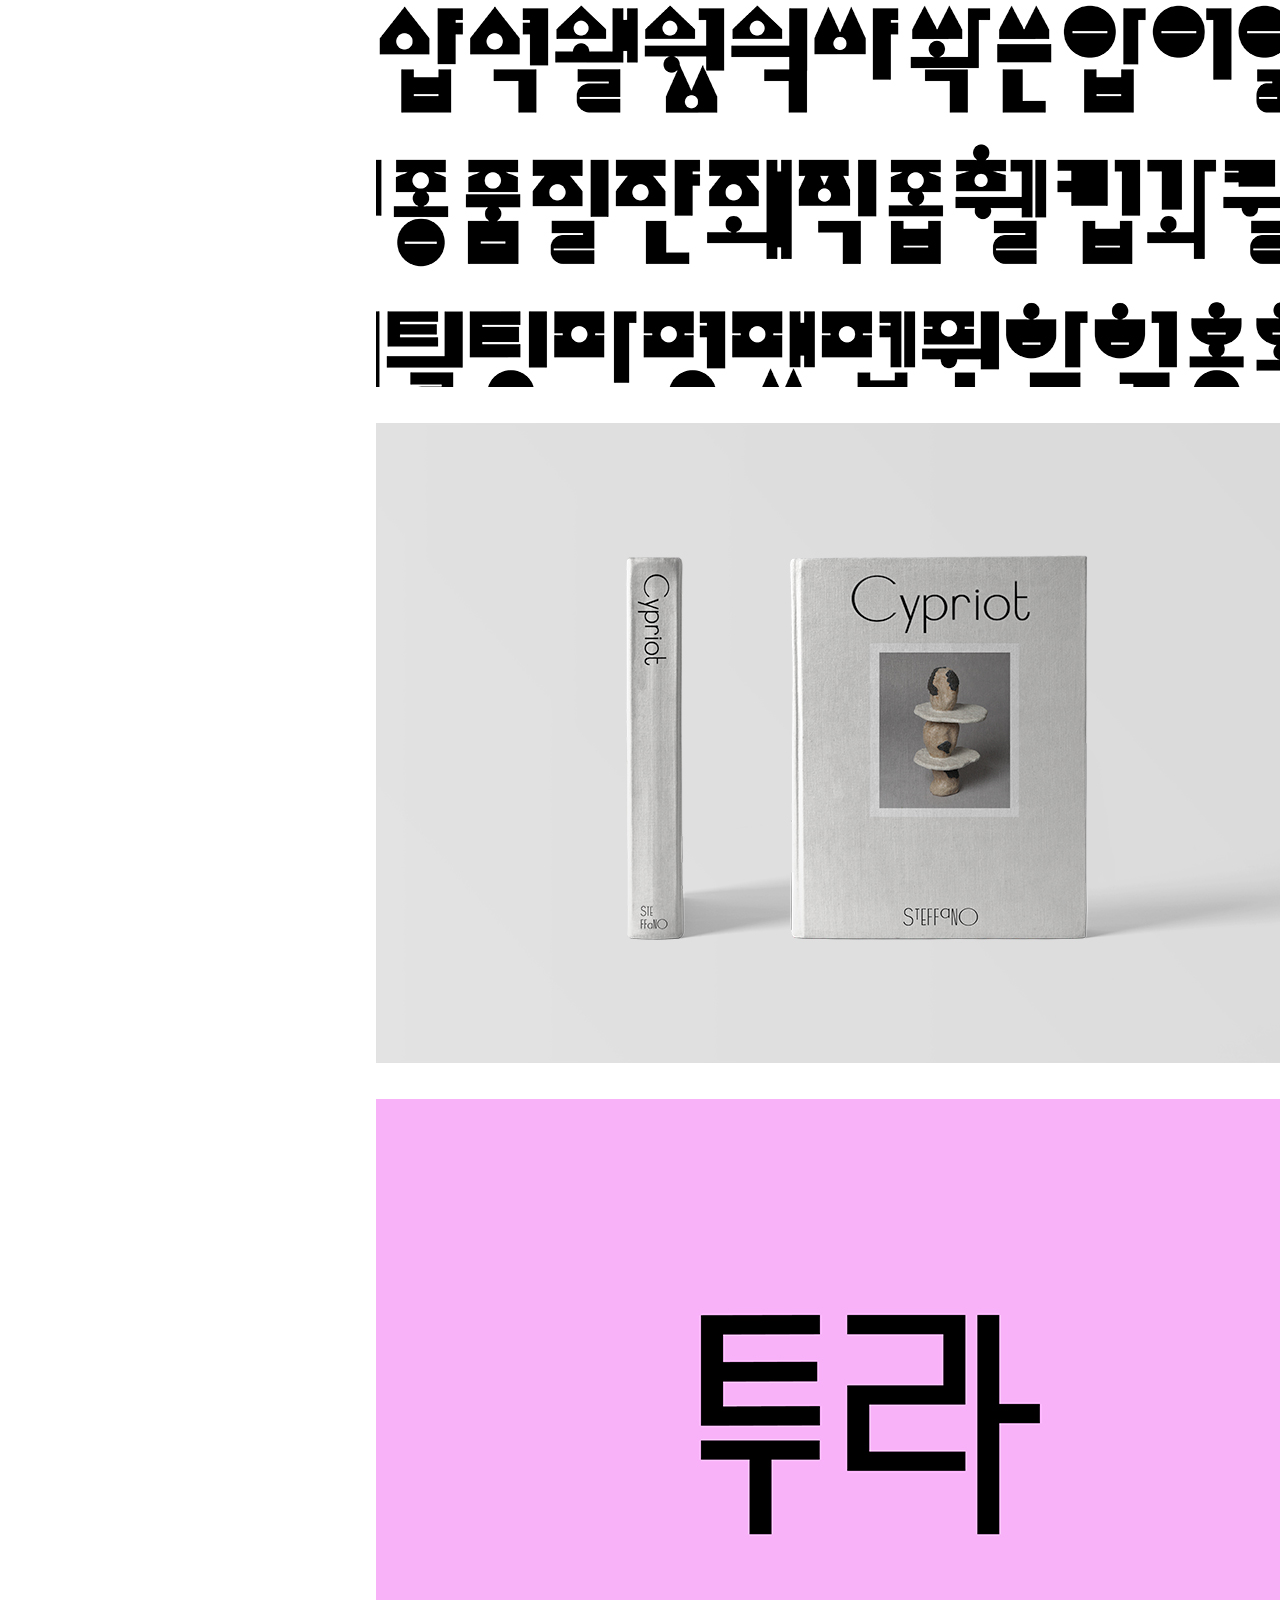
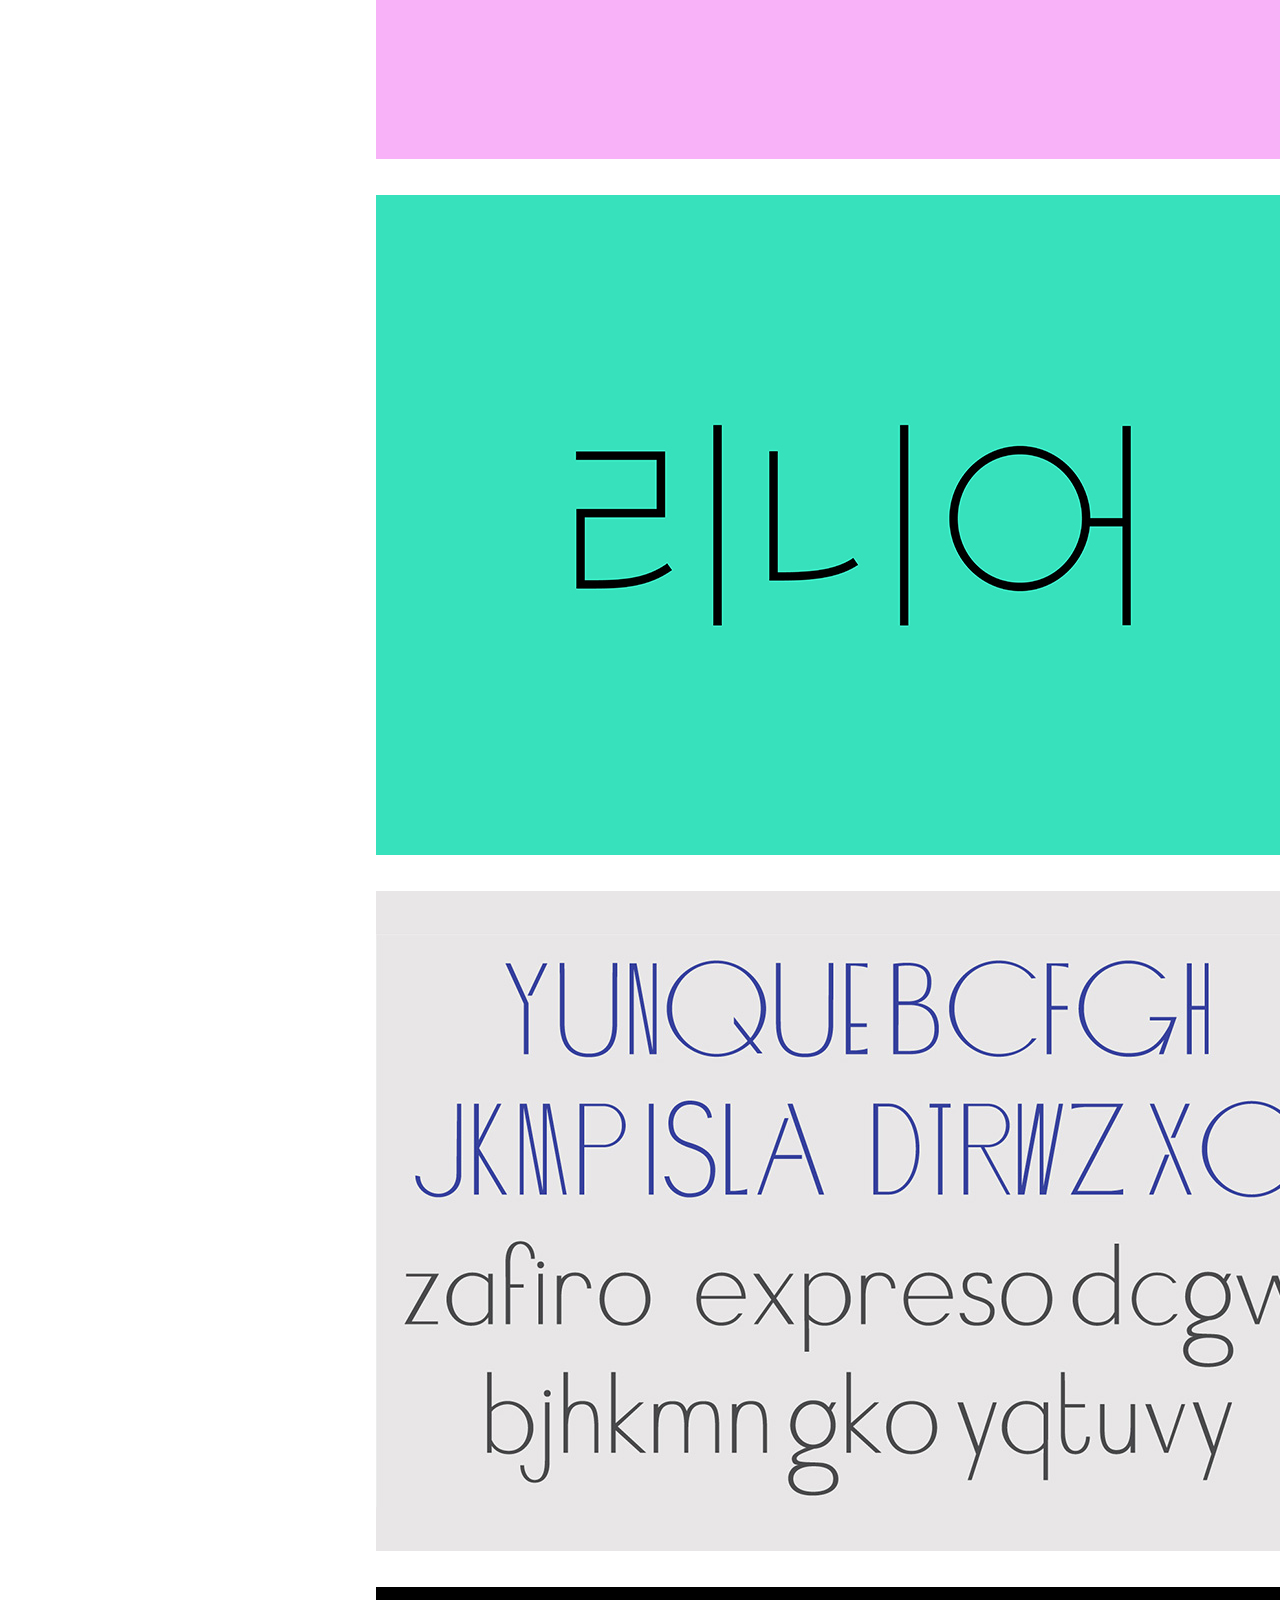
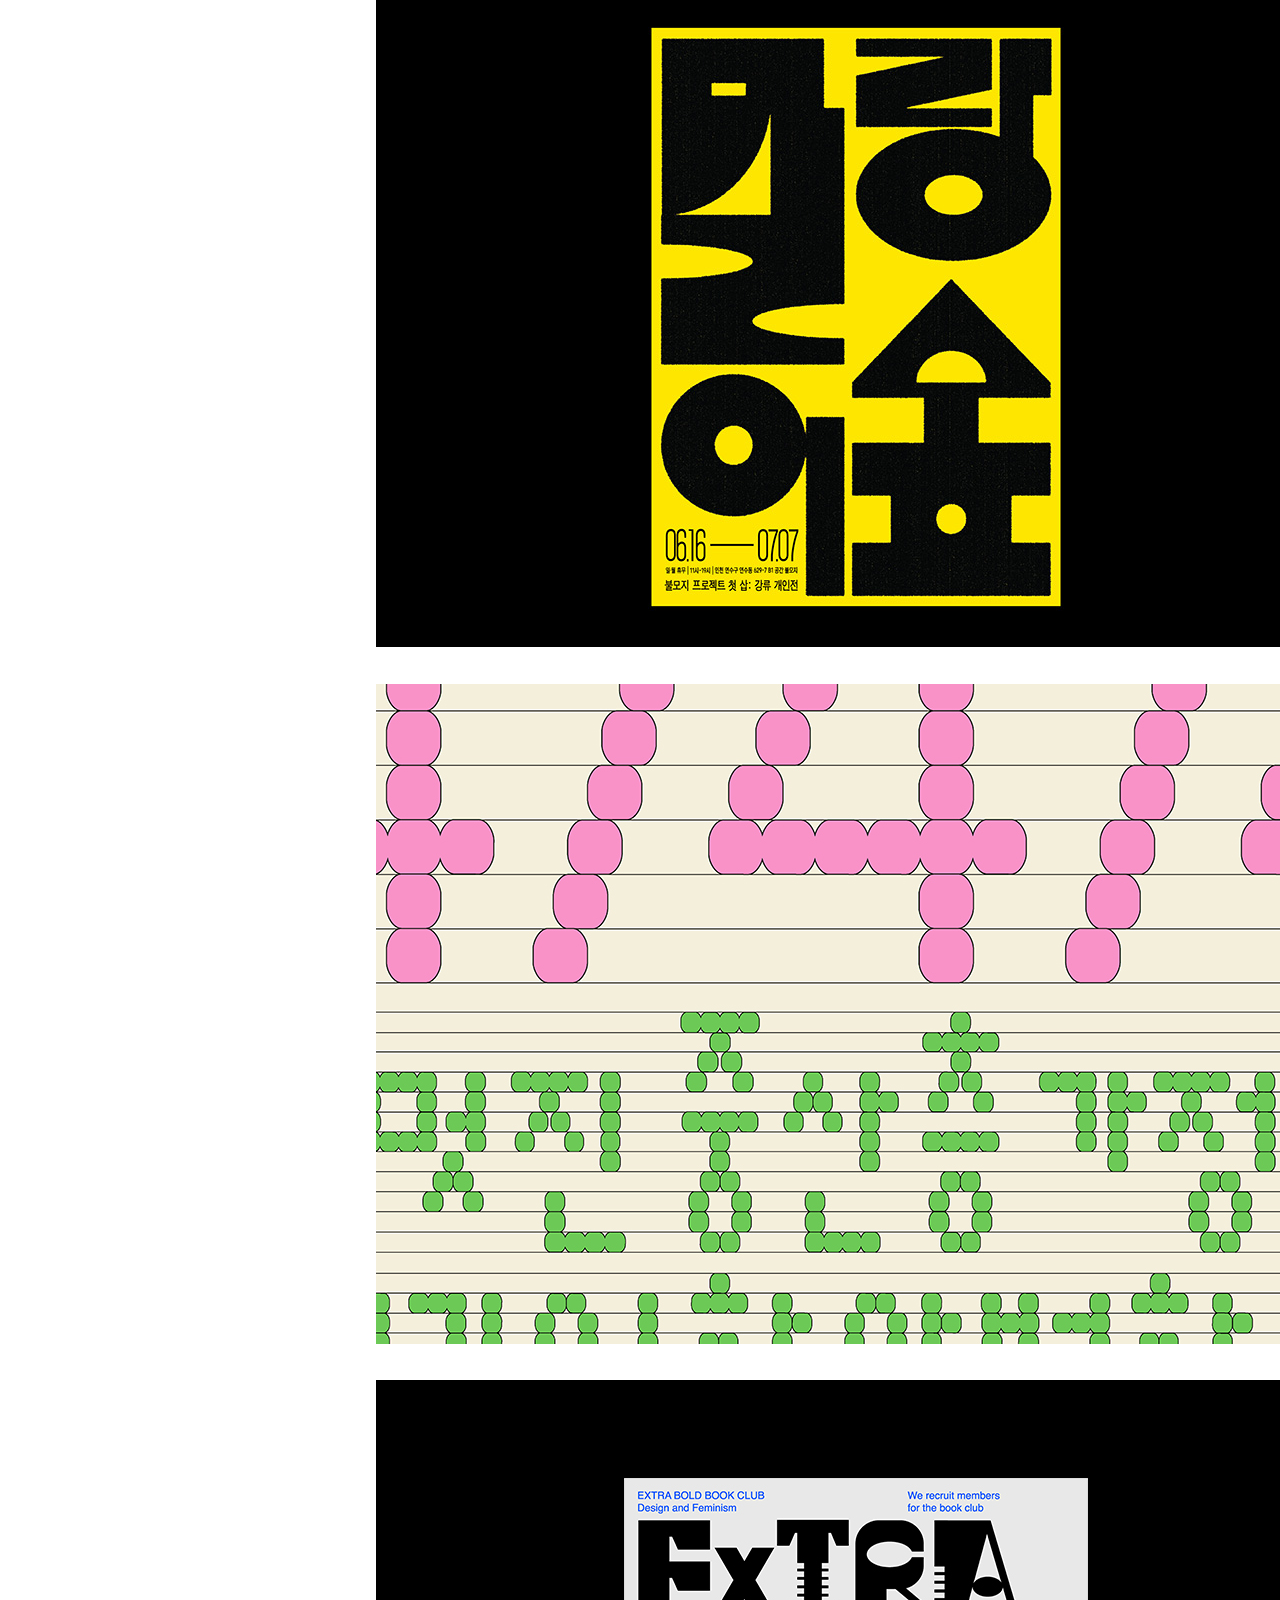
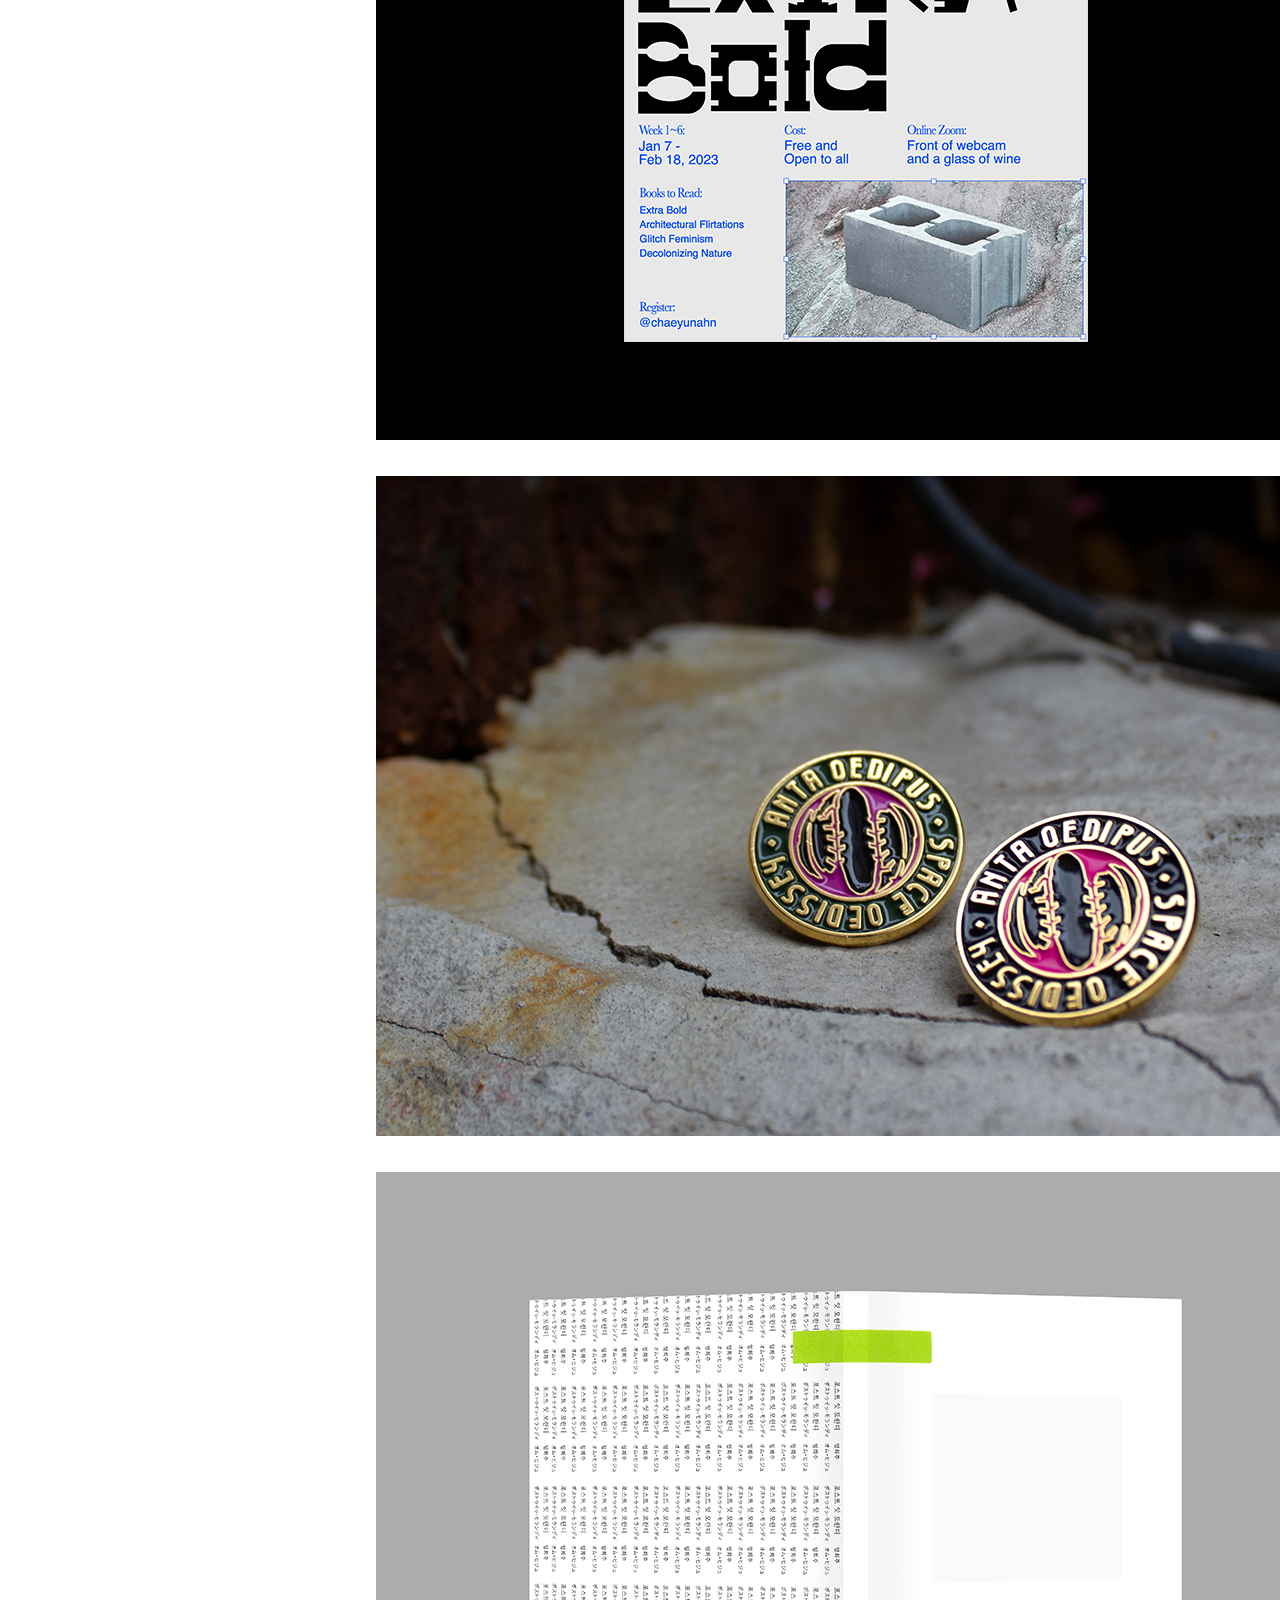
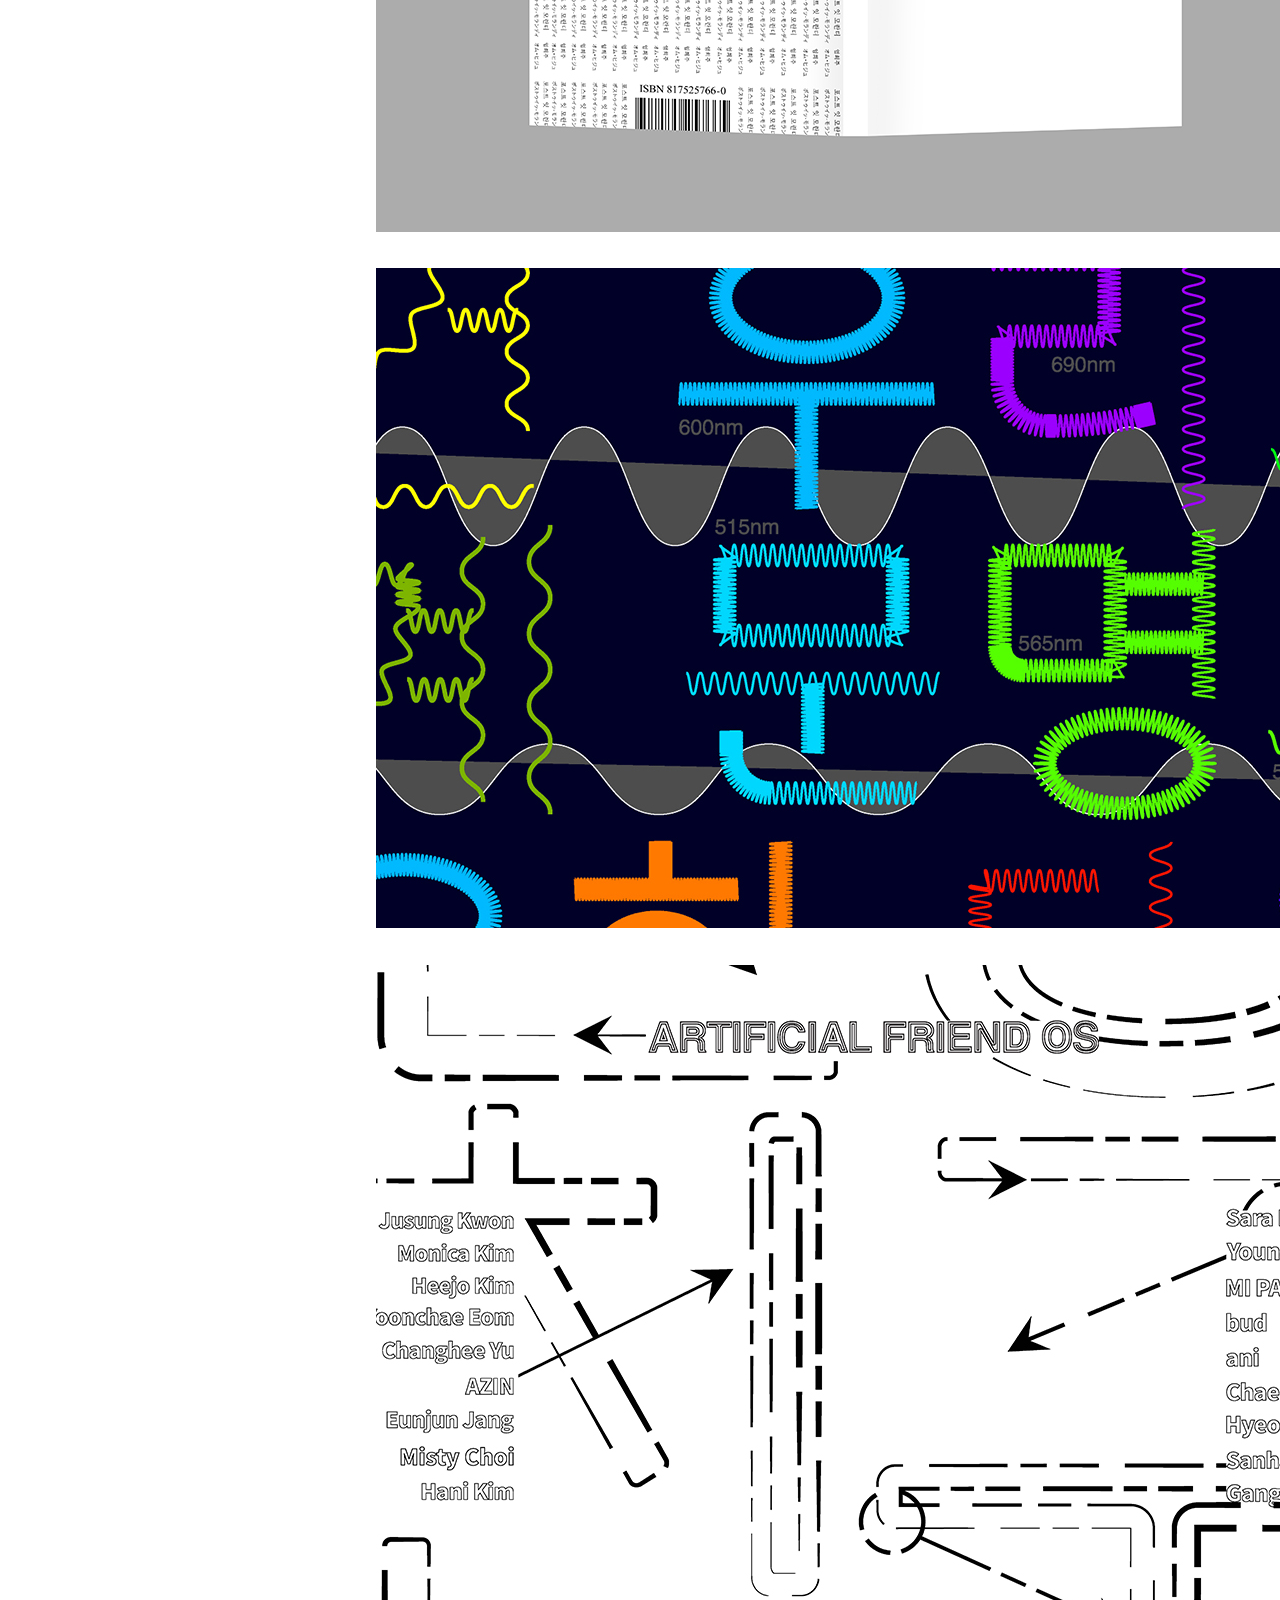
==== commit dcf178d5: "Update index.html" ====
--- a/index.html
+++ b/index.html
@@ -5,697 +5,763 @@
     <meta charset="UTF-8">
     <meta name="viewport" content="width=device-width, initial-scale=1.0">
     <title>Chae Ahn</title>
-	<link rel="preconnect" href="https://fonts.googleapis.com">
-	<link rel="preconnect" href="https://fonts.gstatic.com" crossorigin>
-	<link href="https://fonts.googleapis.com/css2?family=Average+Sans&family=Source+Sans+3:ital,wght@0,200..900;1,200..900&display=swap" rel="stylesheet">
+    <link rel="icon" type="image/profile" href="img/favicon.ico">
+    <link rel="preconnect" href="https://fonts.googleapis.com">
+    <link rel="preconnect" href="https://fonts.gstatic.com" crossorigin>
+    <link href="https://fonts.googleapis.com/css2?family=Average+Sans&family=Source+Sans+3:ital,wght@0,200..900;1,200..900&display=swap" rel="stylesheet">
     <link rel="stylesheet" href="style.css">
-
 </head>
 
 <body>
+    <div class="header-div" id="headView" style="display: flex;">
+        <div class="first-column"></div>
+        <div class="second-column" id="myName"><a href="#about">Chae Ahn</a></div>
+        <div class="third-column" id="designField">Type and Graphic Design</div>
+        <div class="fourth-column" id="mailLink"><a href="mailto:chaeyunahn@gmail.com">chaeyunahn@gmail.com</a></div>
+    </div>
+    <div class="content-div">
+        <div class="list-container">
+            <ul class="list-ul" id="workList">
+                <!-- ---Project-25--- -->
+                <li id="work-25" style="display: flex;">
+                    <div class="first-column" id="workNumber">25</div>
+                    <div class="second-column" id="workTitle"><a href="#slide-25">
+                            <details>
+                                <summary>
+                                    <table>
+                                        <tr>
+                                            <td class="title">Scenes Cut Out of Time</td>
+                                        </tr>
+                                        <tr>
+                                            <td class="date">07.2024 – Poster</td>
+                                        </tr>
+                                    </table>
+                                </summary>
+                                <p class="info">Poster for the exhibition Scenes Cut Out of Time, 2024.</p>
+                                <p class="client">Commission project for Jaehee Kim</p>
+                                <p class="format">Format: 420x594mm</p>
+                            </details>
+                        </a>
+                    </div>
+                </li>
+                <!-- ---Project-24--- -->
+                <li id="work-24" style="display: flex;">
+                    <div class="first-column" id="workNumber">24</div>
+                    <div class="second-column" id="workTitle"><a href="#slide-24">
+                            <details>
+                                <summary>
+                                    <table>
+                                        <tr>
+                                            <td class="title">Ningen Paper Press</td>
+                                        </tr>
+                                        <tr>
+                                            <td class="date">04.2024 – Website</td>
+                                        </tr>
+                                    </table>
+                                </summary>
+                                <p class="info">Web Development for Ningen Paper Press, 2024.</p>
+                                <p class="client">Collaborative project. Design by Ganghyeon Paeg.</p>
+                                <p class="format">Format: Desktop and Mobile</p>
+                            </details>
+                        </a>
+                    </div>
+                </li>
+                <!-- ---Project-23--- -->
+                <li id="work-23" style="display: flex;">
+                    <div class="first-column" id="workNumber">23</div>
+                    <div class="second-column" id="workTitle"><a href="#slide-23">
+                            <details>
+                                <summary>
+                                    <table>
+                                        <tr>
+                                            <td class="title">Book as Tool</td>
+                                        </tr>
+                                        <tr>
+                                            <td class="date">04.2024 – Brand Identity</td>
+                                        </tr>
+                                    </table>
+                                </summary>
+                                <p class="info">Brand Identity for Independent Workshop, Book as Tool, 2023.</p>
+                                <p class="client">Self-initiated Work</p>
+                                <p class="format">Format: 1080x1080px</p>
+                            </details>
+                        </a>
+                    </div>
+                </li>
+                <!-- ---Project-22--- -->
+                <li id="work-22" style="display: flex;">
+                    <div class="first-column" id="workNumber">22</div>
+                    <div class="second-column" id="workTitle"><a href="#slide-22">
+                            <details>
+                                <summary>
+                                    <table>
+                                        <tr>
+                                            <td class="title">Anta Oedipus 2.0</td>
+                                        </tr>
+                                        <tr>
+                                            <td class="date">03.2024 – Poster and Book</td>
+                                        </tr>
+                                    </table>
+                                </summary>
+                                <p class="info">Poster and Scriptbook for theatrical play Anta Oedpius: Hit or Run, 2024.</p>
+                                <p class="client">Commission project for Sarah Ryu</p>
+                                <p class="format">Format: Poster - 420x594mm, Book - 134x210mm</p>
+                            </details>
+                        </a>
+                    </div>
+                </li>
+                <!-- ---Project-21--- -->
+                <li id="work-21" style="display: flex;">
+                    <div class="first-column" id="workNumber">21</div>
+                    <div class="second-column" id="workTitle"><a href="#slide-21">
+                            <details>
+                                <summary>
+                                    <table>
+                                        <tr>
+                                            <td class="title">Table of Salvation and Trust</td>
+                                        </tr>
+                                        <tr>
+                                            <td class="date">12.2023 – Small Graphic</td>
+                                        </tr>
+                                    </table>
+                                </summary>
+                                <p class="info">Poster for the workshop, 2023.</p>
+                                <p class="client">Commission project for Heejo Kim</p>
+                                <p class="format">Format: 270x420mm</p>
+                            </details>
+                        </a>
+                    </div>
+                </li>
+                <!-- ---Project-20--- -->
+                <li id="work-20" style="display: flex;">
+                    <div class="first-column" id="workNumber">20</div>
+                    <div class="second-column" id="workTitle"><a href="#slide-20">
+                            <details>
+                                <summary>
+                                    <table>
+                                        <tr>
+                                            <td class="title">Nobody Lives on the 4th Floor of 44th Street</td>
+                                        </tr>
+                                        <tr>
+                                            <td class="date">12.2023 – Poster</td>
+                                        </tr>
+                                    </table>
+                                </summary>
+                                <p class="info">Poster for the exhibition, 2023.</p>
+                                <p class="client">Commission project for Heejo Kim</p>
+                                <p class="format">Format: 420x594mm</p>
+                            </details>
+                        </a>
+                    </div>
+                </li>
+                <!-- ---Project-19--- -->
+                <li id="work-19" style="display: flex;">
+                    <div class="first-column" id="workNumber">19</div>
+                    <div class="second-column" id="workTitle"><a href="#slide-19">
+                            <details>
+                                <summary>
+                                    <table>
+                                        <tr>
+                                            <td class="title">Fugue</td>
+                                        </tr>
+                                        <tr>
+                                            <td class="date">12.2023 – Type Design</td>
+                                        </tr>
+                                    </table>
+                                </summary>
+                                <p class="info">Type Design inspired by Classical Italian Tempo</p>
+                                <p class="client">Self-initiated Work. Typeface release in 2025.</p>
+                                <p class="format">Style: 1, Latin</p>
+                            </details>
+                        </a>
+                    </div>
+                </li>
+                <!-- ---Project-18--- -->
+                <li id="work-18" style="display: flex;">
+                    <div class="first-column" id="workNumber">18</div>
+                    <div class="second-column" id="workTitle"><a href="#slide-18">
+                            <details>
+                                <summary>
+                                    <table>
+                                        <tr>
+                                            <td class="title">Resistance for Coexistence</td>
+                                        </tr>
+                                        <tr>
+                                            <td class="date">10.2023 - Poster and Leaflet</td>
+                                        </tr>
+                                    </table>
+                                </summary>
+                                <p class="info">Poster for the exhibition, 2023.</p>
+                                <p class="client">Commission project for Annpaak Space</p>
+                                <p class="format">Format: 420x594mm</p>
+                            </details>
+                        </a>
+                    </div>
+                </li>
+                <!-- ---Project-17--- -->
+                <li id="work-17" style="display: flex;">
+                    <div class="first-column" id="workNumber">17</div>
+                    <div class="second-column" id="workTitle"><a href="#slide-17">
+                            <details>
+                                <summary>
+                                    <table>
+                                        <tr>
+                                            <td class="title">Spine Reading</td>
+                                        </tr>
+                                        <tr>
+                                            <td class="date">11.2023 – Writing, Installed Works</td>
+                                        </tr>
+                                    </table>
+                                </summary>
+                                <p class="info">Booklet and bookmark for the exhibition The Book on the Bookshelf</p>
+                                <p class="client">Work for the group exhibition at whatreallymatters, 2023.</p>
+                                <p class="format">Format: Booklet - A5 / Bookmark - 72x186mm</p>
+                            </details>
+                        </a>
+                    </div>
+                </li>
+                <!-- ---Project-16--- -->
+                <li id="work-16" style="display: flex;">
+                    <div class="first-column" id="workNumber">16</div>
+                    <div class="second-column" id="workTitle"><a href="#slide-16">
+                            <details>
+                                <summary>
+                                    <table>
+                                        <tr>
+                                            <td class="title">Common Awakening</td>
+                                        </tr>
+                                        <tr>
+                                            <td class="date">10.2023 – Lettering</td>
+                                        </tr>
+                                    </table>
+                                </summary>
+                                <p class="info">Type Design</p>
+                                <p class="client">Self-initiated Work</p>
+                                <p class="format">Format: Size Varies</p>
+                            </details>
+                        </a>
+                    </div>
+                </li>
+                <!-- ---Project-15--- -->
+                <li id="work-15" style="display: flex;">
+                    <div class="first-column" id="workNumber">15</div>
+                    <div class="second-column" id="workTitle"><a href="#slide-15">
+                            <details>
+                                <summary>
+                                    <table>
+                                        <tr>
+                                            <td class="title">Blue Giant</td>
+                                        </tr>
+                                        <tr>
+                                            <td class="date">08.2023 – Identity Design</td>
+                                        </tr>
+                                    </table>
+                                </summary>
+                                <p class="info">Brand Identity for Animation Studio, Blue Giant, 2023.</p>
+                                <p class="client">Commission project for Gyeongmu Noh, Blue Giant</p>
+                                <p class="format">Format: 38 pages of Brand Guideline</p>
+                            </details>
+                        </a>
+                    </div>
+                </li>
+                <!-- ---Project-14--- -->
+                <li id="work-14" style="display: flex;">
+                    <div class="first-column" id="workNumber">14</div>
+                    <div class="second-column" id="workTitle"><a href="#slide-14">
+                            <details>
+                                <summary>
+                                    <table>
+                                        <tr>
+                                            <td class="title">Totem</td>
+                                        </tr>
+                                        <tr>
+                                            <td class="date">07.2023 – Type Design</td>
+                                        </tr>
+                                    </table>
+                                </summary>
+                                <p class="info">Type Design insipred by Mallang's Forest. Typeface release in 2025</p>
+                                <p class="client">Self-initiated Work</p>
+                                <p class="format">Format: Size Varies</p>
+                            </details>
+                        </a>
+                    </div>
+                </li>
+                <!-- ---Project-13--- -->
+                <li id="work-13" style="display: flex;">
+                    <div class="first-column" id="workNumber">13</div>
+                    <div class="second-column" id="workTitle"><a href="#slide-13">
+                            <details>
+                                <summary>
+                                    <table>
+                                        <tr>
+                                            <td class="title">Steffano Studio (Pseudo)</td>
+                                        </tr>
+                                        <tr>
+                                            <td class="date">12.2023 – Identity Design</td>
+                                        </tr>
+                                    </table>
+                                </summary>
+                                <p class="info">Identity Design for pseudo studio</p>
+                                <p class="client">Self-initiated Work, Ceramic Artwork by Kang Ryu</p>
+                                <p class="format">Format: Size Varies</p>
+                            </details>
+                        </a>
+                    </div>
+                </li>
+                <!-- ---Project-12--- -->
+                <li id="work-12" style="display: flex;">
+                    <div class="first-column" id="workNumber">12</div>
+                    <div class="second-column" id="workTitle"><a href="#slide-12">
+                            <details>
+                                <summary>
+                                    <table>
+                                        <tr>
+                                            <td class="title">Tura</td>
+                                        </tr>
+                                        <tr>
+                                            <td class="date">07.2023 – Type Design</td>
+                                        </tr>
+                                    </table>
+                                </summary>
+                                <p class="info">Typeface release in 2025</p>
+                                <p class="client">Self-initiated Work</p>
+                                <p class="format">Styles: 1, Korean, Latin</p>
+                            </details>
+                        </a>
+                    </div>
+                </li>
+                <!-- ---Project-11--- -->
+                <li id="work-11" style="display: flex;">
+                    <div class="first-column" id="workNumber">11</div>
+                    <div class="second-column" id="workTitle"><a href="#slide-11">
+                            <details>
+                                <summary>
+                                    <table>
+                                        <tr>
+                                            <td class="title">Linear</td>
+                                        </tr>
+                                        <tr>
+                                            <td class="date">07.2023 – Type Design</td>
+                                        </tr>
+                                    </table>
+                                </summary>
+                                <p class="info">Typeface release in 2025</p>
+                                <p class="client">Self-initiated Work</p>
+                                <p class="format">Styles: 1, Korean, Latin</p>
+                            </details>
+                        </a>
+                    </div>
+                </li>
+                <!-- ---Project-10--- -->
+                <li id="work-10" style="display: flex;">
+                    <div class="first-column" id="workNumber">10</div>
+                    <div class="second-column" id="workTitle"><a href="#slide-10">
+                            <details>
+                                <summary>
+                                    <table>
+                                        <tr>
+                                            <td class="title">Deduct</td>
+                                        </tr>
+                                        <tr>
+                                            <td class="date">07.2023 – Type Design</td>
+                                        </tr>
+                                    </table>
+                                </summary>
+                                <p class="info">Typeface release in 2025</p>
+                                <p class="client">Self-initiated Work</p>
+                                <p class="format">Styles: 3, Latin</p>
+                            </details>
+                        </a>
+                    </div>
+                </li>
+                <!-- ---Project-9--- -->
+                <li id="work-9" style="display: flex;">
+                    <div class="first-column" id="workNumber">9</div>
+                    <div class="second-column" id="workTitle"><a href="#slide-9">
+                            <details>
+                                <summary>
+                                    <table>
+                                        <tr>
+                                            <td class="title">Mallang's Forest</td>
+                                        </tr>
+                                        <tr>
+                                            <td class="date">06.2023 – Poster</td>
+                                        </tr>
+                                    </table>
+                                </summary>
+                                <p class="info">Poster for the exhibition Mallang's Forest, 2023.</p>
+                                <p class="client">Commission project for Kang Ryu</p>
+                                <p class="format">Format: 420x594mm</p>
+                            </details>
+                        </a>
+                    </div>
+                </li>
+                <!-- ---Project-8--- -->
+                <li id="work-8" style="display: flex;">
+                    <div class="first-column" id="workNumber">8</div>
+                    <div class="second-column" id="workTitle"><a href="#slide-8">
+                            <details>
+                                <summary>
+                                    <table>
+                                        <tr>
+                                            <td class="title">A Perfect Guide on Building an Upper Middle Class Family</td>
+                                        </tr>
+                                        <tr>
+                                            <td class="date">05.2023 – Poster</td>
+                                        </tr>
+                                    </table>
+                                </summary>
+                                <p class="info">Poster for the exhibition, 2023. </p>
+                                <p class="client">Commission project for Heejo Kim</p>
+                                <p class="format">Format: 1080x1350px</p>
+                            </details>
+                        </a>
+                    </div>
+                </li>
+                <!-- ---Project-7--- -->
+                <li id="work-7" style="display: flex;">
+                    <div class="first-column" id="workNumber">7</div>
+                    <div class="second-column" id="workTitle"><a href="#slide-7">
+                            <details>
+                                <summary>
+                                    <table>
+                                        <tr>
+                                            <td class="title">Extra Bold Book Club</td>
+                                        </tr>
+                                        <tr>
+                                            <td class="date">01.2023 – Poster</td>
+                                        </tr>
+                                    </table>
+                                </summary>
+                                <p class="info">Poster for Book Club</p>
+                                <p class="client">Self-initiated Work</p>
+                                <p class="format">Format: Web - 1350x1350px, Print - 420x594mm</p>
+                            </details>
+                        </a>
+                    </div>
+                </li>
+                <!-- ---Project-6--- -->
+                <li id="work-6" style="display: flex;">
+                    <div class="first-column" id="workNumber">6</div>
+                    <div class="second-column" id="workTitle"><a href="#slide-6">
+                            <details>
+                                <summary>
+                                    <table>
+                                        <tr>
+                                            <td class="title">Anta Oedipus 1.0</td>
+                                        </tr>
+                                        <tr>
+                                            <td class="date">02.2023 – Identity and Badge</td>
+                                        </tr>
+                                    </table>
+                                </summary>
+                                <p class="info">Identity Design and Film Title for theatrical play, Anta Oedpius: Hit or Run, 2023.</p>
+                                <p class="client">Commission project for Sarah Ryu</p>
+                                <p class="format">Format: Badge - diameter 25mm</p>
+                            </details>
+                        </a>
+                    </div>
+                </li>
+                <!-- ---Project-5--- -->
+                <li id="work-5" style="display: flex;">
+                    <div class="first-column" id="workNumber">5</div>
+                    <div class="second-column" id="workTitle"><a href="#slide-5">
+                            <details>
+                                <summary>
+                                    <table>
+                                        <tr>
+                                            <td class="title">Post Morandi</td>
+                                        </tr>
+                                        <tr>
+                                            <td class="date">01.2023 – Book</td>
+                                        </tr>
+                                    </table>
+                                </summary>
+                                <p class="info">Catalogue Design for the exhibition Post Morandi</p>
+                                <p class="client">Commission project for Heejoo Eom, AnnPaak Space. Artwork by Heejoo Eom, Photograph by Jaewoo An</p>
+                                <p class="format">Format: 130x184mm, Offset Print</p>
+                            </details>
+                        </a>
+                    </div>
+                </li>
+                <!-- ---Project-4--- -->
+                <li id="work-4" style="display: flex;">
+                    <div class="first-column" id="workNumber">4</div>
+                    <div class="second-column" id="workTitle"><a href="#slide-4">
+                            <details>
+                                <summary>
+                                    <table>
+                                        <tr>
+                                            <td class="title">Spectrum</td>
+                                        </tr>
+                                        <tr>
+                                            <td class="date">11.2022 – Poster</td>
+                                        </tr>
+                                    </table>
+                                </summary>
+                                <p class="info">Poster for the exhibition Vibrating Birds and Handwritten Letter</p>
+                                <p class="client">Work for Korean Society of Typography Exhibition 16, 2022.</p>
+                                <p class="format">Format: 3840x2160px</p>
+                            </details>
+                        </a>
+                    </div>
+                </li>
+                <!-- ---Project-3--- -->
+                <li id="work-3" style="display: flex;">
+                    <div class="first-column" id="workNumber">3</div>
+                    <div class="second-column" id="workTitle"><a href="#slide-3">
+                            <details>
+                                <summary>
+                                    <table>
+                                        <tr>
+                                            <td class="title">Artificial Friend OS</td>
+                                        </tr>
+                                        <tr>
+                                            <td class="date">10.2022 – Poster</td>
+                                        </tr>
+                                    </table>
+                                </summary>
+                                <p class="info">Poster for the exhibition Aritificial Friend OS</p>
+                                <p class="client">Commission project for Solmon Lim</p>
+                                <p class="format">Format: 594x840mm</p>
+                            </details>
+                        </a>
+                    </div>
+                </li>
+                <!-- ---Project-2--- -->
+                <li id="work-2" style="display: flex;">
+                    <div class="first-column" id="workNumber">2</div>
+                    <div class="second-column" id="workTitle"><a href="#slide-2">
+                            <details>
+                                <summary>
+                                    <table>
+                                        <tr>
+                                            <td class="title">Micro</td>
+                                        </tr>
+                                        <tr>
+                                            <td class="date">07.2021 – Poster</td>
+                                        </tr>
+                                    </table>
+                                </summary>
+                                <p class="info">Typographical Poster</p>
+                                <p class="client">Self-initiated Work</p>
+                                <p class="format">Format: 420x594mm</p>
+                            </details>
+                        </a>
+                    </div>
+                </li>
+                <!-- ---Project-1--- -->
+                <li id="work-1" style="display: flex;">
+                    <div class="first-column" id="workNumber">1</div>
+                    <div class="second-column" id="workTitle"><a href="#slide-1">
+                            <details>
+                                <summary>
+                                    <table>
+                                        <tr>
+                                            <td class="title">Crema</td>
+                                        </tr>
+                                        <tr>
+                                            <td class="date">12.2020 – Poster</td>
+                                        </tr>
+                                    </table>
+                                </summary>
+                                <p class="info">Typographical Poster inspired by coffee</p>
+                                <p class="client">Self-initiated Work</p>
+                                <p class="format">Format: 420x594mm</p>
+                            </details>
+                        </a>
+                    </div>
+                </li>
+                <!-- ---ABOUT--- -->
+                <li id="about">
+                    <div class="second-column" id="title">About</div>
+                    <div class="second-column" id="description">Chae Ahn is a graphic designer based in Seoul. She has completed multiple projects on typography, identity and web development. She prefers cohesive details rather than macroscopic ones. Likes to disassemble and reconstruct diagrams, images, and texts in graphic design.</div>
+                    <div class="second-column" id="description">안채연은 서울에서 활동하는 그래픽 디자이너이다. 2022년부터 전시 아이덴티티와 레터링 작업을 해왔으며 타이포그래피와 웹사이트 디자인과 개발을 한다. 거시적인 것보다는 응집된 디테일을 좋아하는 편이다. 뜯어보고 조립하고 싶은 이미지나 다이어그램을 만날 때 작업한다. </div>
+                    <div class="second-column" id="title">Contact</div>
+                    <div class="second-column" id="description">Chae Yun Ahn<br>
+                        <a href="mailto:chaeyunahn@gmail.com">Email&emsp; chaeyunahn@gmail.com</a><br>
+                        <a href="www.instagram.com/chaeyunahn">IG&emsp;&emsp; @chaeyunahn</a><br>
+                        <a href="">TEL&emsp; +82 10 2987 0308</a>
+                    </div>
+                    <div class="second-column" id="title">Exhibitions</div>
+                    <div class="second-column" id="description">
+                        <a href="http://wrmatters.kr/project/exhibition/16369/" target="_blank">— From the Book of the Bookshelf, 2023</a><br>
+                        <a href="http://www.k-s-t.org/vibrating-birds-and-handwritten-letter/" target="_blank">— Vibrating Birds and Handwritten Letter, Korean Society of Typography, 2022</a><br>
+                        <a href="http://orgd.org/2022/exhibition2/index.html" target="_blank">— Open Recent Graphic Design 2022 - Elevator Pitch, 2022</a><br>
+                        <a>— 인공친구OS, Artificial Friend OS, 2022</a>
+                    </div>
+                    <div class="second-column" id="title">Clients</div>
+                    <div class="second-column" id="description">Galleries and Art spaces (Annpaak Space, whatreallymatters, Yeonhui Art Center), Independent Studios (Froggy Office, Sanhani Technology, Nine Birds Press, Blue Giant), Artists (Kim Heejo, Mi Pak, Solmon Lim, Hani Kim, Kang Ryu, Pilgyun Jeong)
+                    </div>
+                    <div class="second-column" id="title">Education</div>
+                    <div class="second-column" id="description">BFA / Product Design, Hongik Universtiy / 2015-2020
+                    </div>
+                    <div class="second-column" id="title">Credits</div>
+                    <div class="second-column" id="description">Design Chae Ahn<br>Programming Chae Ahn<br>© 2024 Chae Yun Ahn</div>
+                </li>
+            </ul>
+        </div>
+        <div id="imgView">
+            <!-- ---Project-25--- -->
+            <div class="slideshow-container" id="slide-25">
+                <div class="slide-25"><img src="img/work-25/01.jpg" onclick="plusSlides(1, 24)"></div>
+                <div class="slide-25"><img src="img/work-25/02.jpg" onclick="plusSlides(1, 24)"></div>
+                <div class="slide-25"><img src="img/work-25/03.jpg" onclick="plusSlides(1, 24)"></div>
+                <div class="slide-25"><img src="img/work-25/04.jpg" onclick="plusSlides(1, 24)"></div>
+            </div>
+            <!-- ---Project-24--- -->
+            <div class="slideshow-container" id="slide-24">
+                <div class="slide-24"><img src="img/work-24/01.jpg" onclick="plusSlides(1, 23)"></div>
+                <div class="slide-24"><img src="img/work-24/02.jpg" onclick="plusSlides(1, 23)"></div>
+            </div>
+            <!-- ---Project-23--- -->
+            <div class="slideshow-container" id="slide-23">
+                <div class="slide-23"><img src="img/work-23/01.jpg" onclick="plusSlides(1, 22)"></div>
+                <div class="slide-23"><img src="img/work-23/02.jpg" onclick="plusSlides(1, 22)"></div>
+                <div class="slide-23"><img src="img/work-23/03.jpg" onclick="plusSlides(1, 22)"></div>
+                <div class="slide-23"><img src="img/work-23/04.jpg" onclick="plusSlides(1, 22)"></div>
+                <div class="slide-23"><img src="img/work-23/05.jpg" onclick="plusSlides(1, 22)"></div>
+                <div class="slide-23"><img src="img/work-23/06.jpg" onclick="plusSlides(1, 22)"></div>
+            </div>
+            <!-- ---Project-22--- -->
+            <div class="slideshow-container" id="slide-22">
+                <div class="slide-22"><img src="img/work-22/01.jpg" onclick="plusSlides(1, 21)"></div>
+                <div class="slide-22"><img src="img/work-22/02.jpg" onclick="plusSlides(1, 21)"></div>
+                <div class="slide-22"><img src="img/work-22/03.jpg" onclick="plusSlides(1, 21)"></div>
+            </div>
+            <!-- ---Project-21--- -->
+            <div class="slideshow-container" id="slide-21">
+                <div class="slide-21"><img src="img/work-21/01.jpg" onclick="plusSlides(1, 20)"></div>
+                <div class="slide-21"><img src="img/work-21/02.jpg" onclick="plusSlides(1, 20)"></div>
+            </div>
+            <!-- ---Project-20--- -->
+            <div class="slideshow-container" id="slide-20">
+                <div class="slide-20"><img src="img/work-20/01.jpg" onclick="plusSlides(1, 19)"></div>
+                <div class="slide-20"><img src="img/work-20/02.jpg" onclick="plusSlides(1, 19)"></div>
+                <div class="slide-20"><img src="img/work-20/03.jpg" onclick="plusSlides(1, 19)"></div>
+                <div class="slide-20"><img src="img/work-20/04.jpg" onclick="plusSlides(1, 19)"></div>
+            </div>
+            <!-- ---Project-19--- -->
+            <div class="slideshow-container" id="slide-19">
+                <div class="slide-19"><img src="img/work-19/01.jpg" onclick="plusSlides(1, 18)"></div>
+                <div class="slide-19"><img src="img/work-19/02.jpg" onclick="plusSlides(1, 18)"></div>
+            </div>
+            <!-- ---Project-18--- -->
+            <div class="slideshow-container" id="slide-18">
+                <div class="slide-18"><img src="img/work-18/01.jpg" onclick="plusSlides(1, 17)"></div>
+                <div class="slide-18"><img src="img/work-18/02.jpg" onclick="plusSlides(1, 17)"></div>
+            </div>
+            <!-- ---Project-17--- -->
+            <div class="slideshow-container" id="slide-17">
+                <div class="slide-17"><img src="img/work-17/01.jpg" onclick="plusSlides(1, 16)"></div>
+                <div class="slide-17"><img src="img/work-17/02.jpg" onclick="plusSlides(1, 16)"></div>
+                <div class="slide-17"><img src="img/work-17/03.jpg" onclick="plusSlides(1, 16)"></div>
+                <div class="slide-17"><img src="img/work-17/04.jpg" onclick="plusSlides(1, 16)"></div>
+                <div class="slide-17"><img src="img/work-17/05.jpg" onclick="plusSlides(1, 16)"></div>
+            </div>
+            <!-- ---Project-16--- -->
+            <div class="slideshow-container" id="slide-16">
+                <div class="slide-16"><img src="img/work-16/01.jpg" onclick="plusSlides(1, 15)"></div>
+                <div class="slide-16"><img src="img/work-16/02.jpg" onclick="plusSlides(1, 15)"></div>
+            </div>
+            <!-- ---Project-15--- -->
+            <div class="slideshow-container" id="slide-15">
+                <div class="slide-15"><img src="img/work-15/01.jpg" onclick="plusSlides(1, 14)"></div>
+                <div class="slide-15"><img src="img/work-15/02.jpg" onclick="plusSlides(1, 14)"></div>
+                <div class="slide-15"><img src="img/work-15/03.jpg" onclick="plusSlides(1, 14)"></div>
+                <div class="slide-15"><img src="img/work-15/04.jpg" onclick="plusSlides(1, 14)"></div>
+            </div>
+            <!-- ---Project-14--- -->
+            <div class="slideshow-container" id="slide-14">
+                <div class="slide-14"><img src="img/work-14/01.jpg" onclick="plusSlides(1, 13)"></div>
+                <div class="slide-14"><img src="img/work-14/02.jpg" onclick="plusSlides(1, 13)"></div>
+                <div class="slide-14"><img src="img/work-14/03.jpg" onclick="plusSlides(1, 13)"></div>
+                <div class="slide-14"><img src="img/work-14/04.jpg" onclick="plusSlides(1, 13)"></div>
+                <div class="slide-14"><img src="img/work-14/05.jpg" onclick="plusSlides(1, 13)"></div>
+            </div>
+            <!-- ---Project-13--- -->
+            <div class="slideshow-container" id="slide-13">
+                <div class="slide-13"><img src="img/work-13/01.jpg" onclick="plusSlides(1, 12)"></div>
+                <div class="slide-13"><img src="img/work-13/02.jpg" onclick="plusSlides(1, 12)"></div>
+                <div class="slide-13"><img src="img/work-13/03.jpg" onclick="plusSlides(1, 12)"></div>
+            </div>
+            <!-- ---Project-12--- -->
+            <div class="slideshow-container" id="slide-12">
+                <div class="slide-12"><img src="img/work-12/01.jpg" onclick="plusSlides(1, 11)"></div>
+                <div class="slide-12"><img src="img/work-12/02.jpg" onclick="plusSlides(1, 11)"></div>
+                <div class="slide-12"><img src="img/work-12/03.jpg" onclick="plusSlides(1, 11)"></div>
+                <div class="slide-12"><img src="img/work-12/04.jpg" onclick="plusSlides(1, 11)"></div>
+            </div>
+            <!-- ---Project-11--- -->
+            <div class="slideshow-container" id="slide-11">
+                <div class="slide-11"><img src="img/work-11/01.jpg" onclick="plusSlides(1, 10)"></div>
+                <div class="slide-11"><img src="img/work-11/02.jpg" onclick="plusSlides(1, 10)"></div>
+                <div class="slide-11"><img src="img/work-11/03.jpg" onclick="plusSlides(1, 10)"></div>
+            </div>
+            <!-- ---Project-10--- -->
+            <div class="slideshow-container" id="slide-10">
+                <div class="slide-10"><img src="img/work-10/01.jpg" onclick="plusSlides(1, 9)"></div>
+                <div class="slide-10"><img src="img/work-10/02.jpg" onclick="plusSlides(1, 9)"></div>
+            </div>
+            <!-- ---Project-9--- -->
+            <div class="slideshow-container" id="slide-9">
+                <div class="slide-9"><img src="img/work-9/01.jpg" onclick="plusSlides(1, 8)"></div>
+                <div class="slide-9"><img src="img/work-9/02.jpg" onclick="plusSlides(1, 8)"></div>
+            </div>
+            <!-- ---Project-8--- -->
+            <div class="slideshow-container" id="slide-8">
+                <div class="slide-8"><img src="img/work-8/01.jpg" onclick="plusSlides(1, 7)"></div>
+                <div class="slide-8"><img src="img/work-8/02.jpg" onclick="plusSlides(1, 7)"></div>
+                <div class="slide-8"><img src="img/work-8/03.jpg" onclick="plusSlides(1, 7)"></div>
+            </div>
+            <!-- ---Project-7--- -->
+            <div class="slideshow-container" id="slide-7">
+                <div class="slide-7"><img src="img/work-7/01.jpg" onclick="plusSlides(1, 6)"></div>
+                <div class="slide-7"><img src="img/work-7/02.jpg" onclick="plusSlides(1, 6)"></div>
+            </div>
+            <!-- ---Project-6--- -->
+            <div class="slideshow-container" id="slide-6">
+                <div class="slide-6"><img src="img/work-6/01.jpg" onclick="plusSlides(1, 5)"></div>
+                <div class="slide-6"><img src="img/work-6/02.jpg" onclick="plusSlides(1, 5)"></div>
+                <div class="slide-6"><img src="img/work-6/03.jpg" onclick="plusSlides(1, 5)"></div>
+            </div>
+            <!-- ---Project-5--- -->
+            <div class="slideshow-container" id="slide-5">
+                <div class="slide-5"><img src="img/work-5/01.jpg" onclick="plusSlides(1, 4)"></div>
+                <div class="slide-5"><img src="img/work-5/02.jpg" onclick="plusSlides(1, 4)"></div>
+                <div class="slide-5"><img src="img/work-5/03.jpg" onclick="plusSlides(1, 4)"></div>
+                <div class="slide-5"><img src="img/work-5/04.jpg" onclick="plusSlides(1, 4)"></div>
+            </div>
+            <!-- ---Project-4--- -->
+            <div class="slideshow-container" id="slide-4">
+                <div class="slide-4"><img src="img/work-4/01.jpg" onclick="plusSlides(1, 3)"></div>
+                <div class="slide-4"><img src="img/work-4/02.jpg" onclick="plusSlides(1, 3)"></div>
+            </div>
+            <!-- ---Project-3--- -->
+            <div class="slideshow-container" id="slide-3">
+                <div class="slide-3"><img src="img/work-3/01.jpg" onclick="plusSlides(1, 2)"></div>
+                <div class="slide-3"><img src="img/work-3/02.jpg" onclick="plusSlides(1, 2)"></div>
+                <div class="slide-3"><img src="img/work-3/03.jpg" onclick="plusSlides(1, 2)"></div>
+                <div class="slide-3"><img src="img/work-3/04.jpg" onclick="plusSlides(1, 2)"></div>
+                <div class="slide-3"><img src="img/work-3/05.jpg" onclick="plusSlides(1, 2)"></div>
+                <div class="slide-3"><img src="img/work-3/06.jpg" onclick="plusSlides(1, 2)"></div>
+                <div class="slide-3"><img src="img/work-3/07.jpg" onclick="plusSlides(1, 2)"></div>
+                <div class="slide-3"><img src="img/work-3/08.jpg" onclick="plusSlides(1, 2)"></div>
+            </div>
+            <!-- ---Project-2--- -->
+            <div class="slideshow-container" id="slide-2">
+                <div class="slide-2"><img src="img/work-2/01.jpg" onclick="plusSlides(1, 1)"></div>
+                <div class="slide-2"><img src="img/work-2/02.jpg" onclick="plusSlides(1, 1)"></div>
+            </div>
+            <!-- ---Project-1--- -->
+            <div class="slideshow-container" id="slide-1">
+                <div class="slide-1"><img src="img/work-1/01.jpg" onclick="plusSlides(1, 0)"></div>
+                <div class="slide-1"><img src="img/work-1/02.jpg" onclick="plusSlides(1, 0)"></div>
+            </div>
+        </div>
+    </div>
+</body>
+<script src="open-one.js"></script>
+<script src="image-slider.js"></script>
 
-    <div class="header-div" id="headView" style="display: flex;">
-    	<div class="first-column"></div>
-    	<div class="second-column" id="myName"><a href="#about">Chae Ahn</a></div>
-    	<div class="third-column" id="designField">Type and Graphic Design</div>
-    	<div class="fourth-column" id="mailLink"><a href="mailto:chaeyunahn@gmail.com">chaeyunahn@gmail.com</a></div>
-    </div>
-
-    <div class="content-div">
-    	<ul class="list-ul" id="workList">
-    	<!-- ---Project-25--- -->
-			<li id="work-25" style="display: flex;">
-				<div class="first-column" id="workNumber">25</div>
-				<div class="second-column" id="workTitle"><a href="#slide-25">
-					<details>
-						<summary>
-							<table>
-							<tr><td class="title">Scenes Cut Out of Time</td></tr>
-							<tr><td class="date">07.2024 – Poster</td></tr>
-							</table>
-						</summary>
-							<p class="info">Poster for the exhibition Scenes Cut Out of Time, 2024.</p>
-							<p class="client">Commission project for Jaehee Kim</p>
-							<p class="format">Format: 420x594mm</p>
-					</details>
-				</a>
-					
-				</div>
-			</li>
-    	<!-- ---Project-24--- -->
-			<li id="work-24" style="display: flex;">
-				<div class="first-column" id="workNumber">24</div>
-				<div class="second-column" id="workTitle"><a href="#slide-24">
-					<details>
-						<summary>
-							<table>
-							<tr><td class="title">Ningen Paper Press</td></tr>
-							<tr><td class="date">04.2024 – Website</td></tr>
-							</table>
-						</summary>
-							<p class="info">Web Development for Ningen Paper Press, 2024.</p>
-							<p class="client">Collaborative project. Design by Ganghyeon Paeg.</p>
-							<p class="format">Format: Desktop and Mobile</p>
-					</details>
-				</a>
-					
-				</div>
-			</li>
-    	<!-- ---Project-23--- -->
-			<li id="work-23" style="display: flex;">
-				<div class="first-column" id="workNumber">23</div>
-				<div class="second-column" id="workTitle"><a href="#slide-23">
-					<details>
-						<summary>
-							<table>
-							<tr><td class="title">Book as Tool</td></tr>
-							<tr><td class="date">04.2024 – Brand Identity</td></tr>
-							</table>
-						</summary>
-							<p class="info">Brand Identity for Independent Workshop, Book as Tool, 2023.</p>
-							<p class="client">Self-initiated Work</p>
-							<p class="format">Format: 1080x1080px</p>
-					</details>
-				</a>
-					
-				</div>
-			</li>
-    	<!-- ---Project-22--- -->
-			<li id="work-22" style="display: flex;">
-				<div class="first-column" id="workNumber">22</div>
-				<div class="second-column" id="workTitle"><a href="#slide-22">
-					<details>
-						<summary>
-							<table>
-							<tr><td class="title">Anta Oedipus 2.0</td></tr>
-							<tr><td class="date">03.2024 – Poster and Book</td></tr>
-							</table>
-						</summary>
-							<p class="info">Poster and Scriptbook for theatrical play Anta Oedpius: Hit or Run, 2024.</p>
-							<p class="client">Commission project for Sarah Ryu</p>
-							<p class="format">Format: Poster - 420x594mm, Book - 134x210mm</p>
-					</details>
-				</a>
-					
-				</div>
-			</li>
-    	<!-- ---Project-21--- -->
-			<li id="work-21" style="display: flex;">
-				<div class="first-column" id="workNumber">21</div>
-				<div class="second-column" id="workTitle"><a href="#slide-21">
-					<details>
-						<summary>
-							<table>
-							<tr><td class="title">Table of Salvation and Trust</td></tr>
-							<tr><td class="date">12.2023 – Small Graphic</td></tr>
-							</table>
-						</summary>
-							<p class="info">Poster for the workshop, 2023.</p>
-							<p class="client">Commission project for Heejo Kim</p>
-							<p class="format">Format: 270x420mm</p>
-					</details>
-				</a>
-					
-				</div>
-			</li>
-    	<!-- ---Project-20--- -->
-			<li id="work-20" style="display: flex;">
-				<div class="first-column" id="workNumber">20</div>
-				<div class="second-column" id="workTitle"><a href="#slide-20">
-					<details>
-						<summary>
-							<table>
-							<tr><td class="title">Nobody Lives on the 4th Floor of 44th Street</td></tr>
-							<tr><td class="date">12.2023 – Poster</td></tr>
-							</table>
-						</summary>
-							<p class="info">Poster for the exhibition, 2023.</p>
-							<p class="client">Commission project for Heejo Kim</p>
-							<p class="format">Format: 420x594mm</p>
-					</details>
-				</a>
-					
-				</div>
-			</li>
-    	<!-- ---Project-19--- -->
-			<li id="work-19" style="display: flex;">
-				<div class="first-column" id="workNumber">19</div>
-				<div class="second-column" id="workTitle"><a href="#slide-19">
-					<details>
-						<summary>
-							<table>
-							<tr><td class="title">Fugue</td></tr>
-							<tr><td class="date">12.2023 – Type Design</td></tr>
-							</table>
-						</summary>
-							<p class="info">Type Design inspired by Classical Italian Tempo</p>
-							<p class="client">Self-initiated Work. Typeface release in 2025.</p>
-							<p class="format">Style: 1, Latin</p>
-					</details>
-				</a>
-					
-				</div>
-			</li>
-    	<!-- ---Project-18--- -->
-			<li id="work-18" style="display: flex;">
-				<div class="first-column" id="workNumber">18</div>
-				<div class="second-column" id="workTitle"><a href="#slide-18">
-					<details>
-						<summary>
-							<table>
-							<tr><td class="title">Resistance for Coexistence</td></tr>
-							<tr><td class="date">10.2023 - Poster and Leaflet</td></tr>
-							</table>
-						</summary>
-							<p class="info">Poster for the exhibition, 2023.</p>
-							<p class="client">Commission project for Annpaak Space</p>
-							<p class="format">Format: 420x594mm</p>
-					</details>
-				</a>
-					
-				</div>
-			</li>
-    	<!-- ---Project-17--- -->
-			<li id="work-17" style="display: flex;">
-				<div class="first-column" id="workNumber">17</div>
-				<div class="second-column" id="workTitle"><a href="#slide-17">
-					<details>
-						<summary>
-							<table>
-							<tr><td class="title">Spine Reading</td></tr>
-							<tr><td class="date">11.2023 – Writing, Installed Works</td></tr>
-							</table>
-						</summary>
-							<p class="info">Booklet and bookmark for the exhibition The Book on the Bookshelf</p>
-							<p class="client">Work for the group exhibition at whatreallymatters, 2023.</p>
-							<p class="format">Format: Booklet - A5 / Bookmark - 72x186mm</p>
-					</details>
-				</a>
-					
-				</div>
-			</li>
-    	<!-- ---Project-16--- -->
-			<li id="work-16" style="display: flex;">
-				<div class="first-column" id="workNumber">16</div>
-				<div class="second-column" id="workTitle"><a href="#slide-16">
-					<details>
-						<summary>
-							<table>
-							<tr><td class="title">Common Awakening</td></tr>
-							<tr><td class="date">10.2023 – Lettering</td></tr>
-							</table>
-						</summary>
-							<p class="info">Type Design</p>
-							<p class="client">Self-initiated Work</p>
-							<p class="format">Format: Size Varies</p>
-					</details>
-				</a>
-					
-				</div>
-			</li>
-    	<!-- ---Project-15--- -->
-			<li id="work-15" style="display: flex;">
-				<div class="first-column" id="workNumber">15</div>
-				<div class="second-column" id="workTitle"><a href="#slide-15">
-					<details>
-						<summary>
-							<table>
-							<tr><td class="title">Blue Giant</td></tr>
-							<tr><td class="date">08.2023 – Identity Design</td></tr>
-							</table>
-						</summary>
-							<p class="info">Brand Identity for Animation Studio, Blue Giant, 2023.</p>
-							<p class="client">Commission project for Gyeongmu Noh, Blue Giant</p>
-							<p class="format">Format: 38 pages of Brand Guideline</p>
-					</details>
-				</a>
-					
-				</div>
-			</li>
-    	<!-- ---Project-14--- -->
-			<li id="work-14" style="display: flex;">
-				<div class="first-column" id="workNumber">14</div>
-				<div class="second-column" id="workTitle"><a href="#slide-14">
-					<details>
-						<summary>
-							<table>
-							<tr><td class="title">Totem</td></tr>
-							<tr><td class="date">07.2023 – Type Design</td></tr>
-							</table>
-						</summary>
-							<p class="info">Type Design insipred by Mallang's Forest. Typeface release in 2025</p>
-							<p class="client">Self-initiated Work</p>
-							<p class="format">Format: Size Varies</p>
-					</details>
-				</a>
-					
-				</div>
-			</li>
-    	<!-- ---Project-13--- -->
-			<li id="work-13" style="display: flex;">
-				<div class="first-column" id="workNumber">13</div>
-				<div class="second-column" id="workTitle"><a href="#slide-13">
-					<details>
-						<summary>
-							<table>
-							<tr><td class="title">Steffano Studio (Pseudo)</td></tr>
-							<tr><td class="date">12.2023 – Identity Design</td></tr>
-							</table>
-						</summary>
-							<p class="info">Identity Design for pseudo studio</p>
-							<p class="client">Self-initiated Work, Ceramic Artwork by Kang Ryu</p>
-							<p class="format">Format: Size Varies</p>
-					</details>
-				</a>
-					
-				</div>
-			</li>
-    	<!-- ---Project-12--- -->
-			<li id="work-12" style="display: flex;">
-				<div class="first-column" id="workNumber">12</div>
-				<div class="second-column" id="workTitle"><a href="#slide-12">
-					<details>
-						<summary>
-							<table>
-							<tr><td class="title">Tura</td></tr>
-							<tr><td class="date">07.2023 – Type Design</td></tr>
-							</table>
-						</summary>
-							<p class="info">Typeface release in 2025</p>
-							<p class="client">Self-initiated Work</p>
-							<p class="format">Styles: 1, Korean, Latin</p>
-					</details>
-				</a>
-					
-				</div>
-			</li>
-    	<!-- ---Project-11--- -->
-			<li id="work-11" style="display: flex;">
-				<div class="first-column" id="workNumber">11</div>
-				<div class="second-column" id="workTitle"><a href="#slide-11">
-					<details>
-						<summary>
-							<table>
-							<tr><td class="title">Linear</td></tr>
-							<tr><td class="date">07.2023 – Type Design</td></tr>
-							</table>
-						</summary>
-							<p class="info">Typeface release in 2025</p>
-							<p class="client">Self-initiated Work</p>
-							<p class="format">Styles: 1, Korean, Latin</p>
-					</details>
-				</a>
-					
-				</div>
-			</li>
-    	<!-- ---Project-10--- -->
-			<li id="work-10" style="display: flex;">
-				<div class="first-column" id="workNumber">10</div>
-				<div class="second-column" id="workTitle"><a href="#slide-10">
-					<details>
-						<summary>
-							<table>
-							<tr><td class="title">Deduct</td></tr>
-							<tr><td class="date">07.2023 – Type Design</td></tr>
-							</table>
-						</summary>
-							<p class="info">Typeface release in 2025</p>
-							<p class="client">Self-initiated Work</p>
-							<p class="format">Styles: 3, Latin</p>
-					</details>
-				</a>
-					
-				</div>
-			</li>
-    	<!-- ---Project-9--- -->
-			<li id="work-9" style="display: flex;">
-				<div class="first-column" id="workNumber">9</div>
-				<div class="second-column" id="workTitle"><a href="#slide-9">
-					<details>
-						<summary>
-							<table>
-							<tr><td class="title">Mallang's Forest</td></tr>
-							<tr><td class="date">06.2023 – Poster</td></tr>
-							</table>
-						</summary>
-							<p class="info">Poster for the exhibition Mallang's Forest, 2023.</p>
-							<p class="client">Commission project for Kang Ryu</p>
-							<p class="format">Format: 420x594mm</p>
-					</details>
-				</a>
-					
-				</div>
-			</li>
-    	<!-- ---Project-8--- -->
-			<li id="work-8" style="display: flex;">
-				<div class="first-column" id="workNumber">8</div>
-				<div class="second-column" id="workTitle"><a href="#slide-8">
-					<details>
-						<summary>
-							<table>
-							<tr><td class="title">A Perfect Guide on Building an Upper Middle Class Family</td></tr>
-							<tr><td class="date">05.2023 – Poster</td></tr>
-							</table>
-						</summary>
-							<p class="info">Poster for the exhibition, 2023. </p>
-							<p class="client">Commission project for Heejo Kim</p>
-							<p class="format">Format: 1080x1350px</p>
-					</details>
-				</a>
-					
-				</div>
-			</li>
-    	<!-- ---Project-7--- -->
-			<li id="work-7" style="display: flex;">
-				<div class="first-column" id="workNumber">7</div>
-				<div class="second-column" id="workTitle"><a href="#slide-7">
-					<details>
-						<summary>
-							<table>
-							<tr><td class="title">Extra Bold Book Club</td></tr>
-							<tr><td class="date">01.2023 – Poster</td></tr>
-							</table>
-						</summary>
-							<p class="info">Poster for Book Club</p>
-							<p class="client">Self-initiated Work</p>
-							<p class="format">Format: Web - 1350x1350px, Print - 420x594mm</p>
-					</details>
-				</a>
-					
-				</div>
-			</li>
-    	<!-- ---Project-6--- -->
-			<li id="work-6" style="display: flex;">
-				<div class="first-column" id="workNumber">6</div>
-				<div class="second-column" id="workTitle"><a href="#slide-6">
-					<details>
-						<summary>
-							<table>
-							<tr><td class="title">Anta Oedipus 1.0</td></tr>
-							<tr><td class="date">02.2023 – Identity and Badge</td></tr>
-							</table>
-						</summary>
-							<p class="info">Identity Design and Film Title for theatrical play, Anta Oedpius: Hit or Run, 2023.</p>
-							<p class="client">Commission project for Sarah Ryu</p>
-							<p class="format">Format: Badge - diameter 25mm</p>
-					</details>
-				</a>
-					
-				</div>
-			</li>
-    	<!-- ---Project-5--- -->
-			<li id="work-5" style="display: flex;">
-				<div class="first-column" id="workNumber">5</div>
-				<div class="second-column" id="workTitle"><a href="#slide-5">
-					<details>
-						<summary>
-							<table>
-							<tr><td class="title">Post Morandi</td></tr>
-							<tr><td class="date">01.2023 – Book</td></tr>
-							</table>
-						</summary>
-							<p class="info">Catalogue Design for the exhibition Post Morandi</p>
-							<p class="client">Commission project for Heejoo Eom, AnnPaak Space. Artwork by Heejoo Eom, Photograph by Jaewoo An</p>
-							<p class="format">Format: 130x184mm, Offset Print</p>
-					</details>
-				</a>
-					
-				</div>
-			</li>
-    	<!-- ---Project-4--- -->
-			<li id="work-4" style="display: flex;">
-				<div class="first-column" id="workNumber">4</div>
-				<div class="second-column" id="workTitle"><a href="#slide-4">
-					<details>
-						<summary>
-							<table>
-							<tr><td class="title">Spectrum</td></tr>
-							<tr><td class="date">11.2022 – Poster</td></tr>
-							</table>
-						</summary>
-							<p class="info">Poster for the exhibition Vibrating Birds and Handwritten Letter</p>
-							<p class="client">Work for Korean Society of Typography Exhibition 16, 2022.</p>
-							<p class="format">Format: 3840x2160px</p>
-					</details>
-				</a>
-					
-				</div>
-			</li>
-    	<!-- ---Project-3--- -->
-			<li id="work-3" style="display: flex;">
-				<div class="first-column" id="workNumber">3</div>
-				<div class="second-column" id="workTitle"><a href="#slide-3">
-					<details>
-						<summary>
-							<table>
-							<tr><td class="title">Artificial Friend OS</td></tr>
-							<tr><td class="date">10.2022 – Poster</td></tr>
-							</table>
-						</summary>
-							<p class="info">Poster for the exhibition Aritificial Friend OS</p>
-							<p class="client">Commission project for Solmon Lim</p>
-							<p class="format">Format: 594x840mm</p>
-					</details>
-				</a>
-					
-				</div>
-			</li>
-    	<!-- ---Project-2--- -->
-			<li id="work-2" style="display: flex;">
-				<div class="first-column" id="workNumber">2</div>
-				<div class="second-column" id="workTitle"><a href="#slide-2">
-					<details>
-						<summary>
-							<table>
-							<tr><td class="title">Micro</td></tr>
-							<tr><td class="date">07.2021 – Poster</td></tr>
-							</table>
-						</summary>
-							<p class="info">Typographical Poster</p>
-							<p class="client">Self-initiated Work</p>
-							<p class="format">Format: 420x594mm</p>
-					</details>
-				</a>
-					
-				</div>
-			</li>
-    	<!-- ---Project-1--- -->
-			<li id="work-1" style="display: flex;">
-				<div class="first-column" id="workNumber">1</div>
-				<div class="second-column" id="workTitle"><a href="#slide-1">
-					<details>
-						<summary>
-							<table>
-							<tr><td class="title">Crema</td></tr>
-							<tr><td class="date">12.2020 – Poster</td></tr>
-							</table>
-						</summary>
-							<p class="info">Typographical Poster inspired by coffee</p>
-							<p class="client">Self-initiated Work</p>
-							<p class="format">Format: 420x594mm</p>
-					</details>
-				</a>
-					
-				</div>
-			</li>
-		<!-- ---ABOUT--- -->
-			<li id="about">
-
-				<div class="second-column" id="title">About</div>
-				<div class="second-column" id="description">Chae Ahn is a graphic designer based in Seoul. She has completed multiple projects on typography, identity and web development. She prefers cohesive details rather than macroscopic ones. Likes to disassemble and reconstruct diagrams, images, and texts in graphic design.</div>
-				<div class="second-column" id="description">안채연은 서울에서 활동하는 그래픽 디자이너이다. 2022년부터 전시 아이덴티티와 레터링 작업을 해왔으며 타이포그래피와 웹사이트 디자인과 개발을 한다. 거시적인 것보다는 응집된 디테일을 좋아하는 편이다. 뜯어보고 조립하고 싶은 이미지나 다이어그램을 만날 때 작업한다. </div>
-
-				<div class="second-column" id="title">Contact</div>
-				<div class="second-column" id="description">Chae Yun Ahn<br>
-				<a href="mailto:chaeyunahn@gmail.com">Email&emsp; chaeyunahn@gmail.com</a><br>
-				<a href="www.instagram.com/chaeyunahn">IG&emsp;&emsp; @chaeyunahn</a><br>
-				<a href="">TEL&emsp; +82 10 2987 0308</a>
-				</div>
-
-				<div class="second-column" id="title">Exhibitions</div>
-				<div class="second-column" id="description">
-					<a href="http://wrmatters.kr/project/exhibition/16369/" target="_blank">— From the Book of the Bookshelf, 2023</a><br>
-          			<a href="http://www.k-s-t.org/vibrating-birds-and-handwritten-letter/" target="_blank">— Vibrating Birds and Handwritten Letter, Korean Society of Typography, 2022</a><br>
-           			<a href="http://orgd.org/2022/exhibition2/index.html" target="_blank">— Open Recent Graphic Design 2022 - Elevator Pitch, 2022</a><br>
-         			<a>— 인공친구OS, Artificial Friend OS, 2022</a>
-
-				</div>
-
-				<div class="second-column" id="title">Clients</div>
-				<div class="second-column" id="description">Galleries and Art spaces (Annpaak Space, whatreallymatters, Yeonhui Art Center), Independent Studios (Froggy Office, Sanhani Technology, Nine Birds Press, Blue Giant), Artists (Kim Heejo, Mi Pak, Solmon Lim, Hani Kim, Kang Ryu, Pilgyun Jeong)
-				</div>
-
-				<div class="second-column" id="title">Education</div>
-				<div class="second-column" id="description">BFA / Product Design, Hongik Universtiy / 2015-2020
-				</div>
-
-				<div class="second-column" id="title">Credits</div>
-				<div class="second-column" id="description">Design Chae Ahn<br>Programming Chae Ahn<br>© 2024 Chae Yun Ahn</div>
-			</li>
-		</ul>
-
-		<div id="imgView">
-		<!-- ---Project-25--- -->
-			<div class="slideshow-container" id="slide-25">
-			  <div class="slide-25"><img src="img/work-25/01.jpg" onclick="plusSlides(1, 24)"></div>
-			  <div class="slide-25"><img src="img/work-25/02.jpg" onclick="plusSlides(1, 24)"></div>
-			  <div class="slide-25"><img src="img/work-25/03.jpg" onclick="plusSlides(1, 24)"></div>
-			  <div class="slide-25"><img src="img/work-25/04.jpg" onclick="plusSlides(1, 24)"></div>
-			</div>
-		<!-- ---Project-24--- -->
-			<div class="slideshow-container" id="slide-24">
-			  <div class="slide-24"><img src="img/work-24/01.jpg" onclick="plusSlides(1, 23)"></div>
-			  <div class="slide-24"><img src="img/work-24/02.jpg" onclick="plusSlides(1, 23)"></div>
-			</div>
-		<!-- ---Project-23--- -->
-			<div class="slideshow-container" id="slide-23">
-			  <div class="slide-23"><img src="img/work-23/01.jpg" onclick="plusSlides(1, 22)"></div>
-			  <div class="slide-23"><img src="img/work-23/02.jpg" onclick="plusSlides(1, 22)"></div>
-			  <div class="slide-23"><img src="img/work-23/03.jpg" onclick="plusSlides(1, 22)"></div>
-			  <div class="slide-23"><img src="img/work-23/04.jpg" onclick="plusSlides(1, 22)"></div>
-			  <div class="slide-23"><img src="img/work-23/05.jpg" onclick="plusSlides(1, 22)"></div>
-			  <div class="slide-23"><img src="img/work-23/06.jpg" onclick="plusSlides(1, 22)"></div>
-			</div>
-		<!-- ---Project-22--- -->
-			<div class="slideshow-container" id="slide-22">
-			  <div class="slide-22"><img src="img/work-22/01.jpg" onclick="plusSlides(1, 21)"></div>
-			  <div class="slide-22"><img src="img/work-22/02.jpg" onclick="plusSlides(1, 21)"></div>
-			  <div class="slide-22"><img src="img/work-22/03.jpg" onclick="plusSlides(1, 21)"></div>
-			</div>
-		<!-- ---Project-21--- -->
-			<div class="slideshow-container" id="slide-21">
-			  <div class="slide-21"><img src="img/work-21/01.jpg" onclick="plusSlides(1, 20)"></div>
-			  <div class="slide-21"><img src="img/work-21/02.jpg" onclick="plusSlides(1, 20)"></div>
-			</div>
-		<!-- ---Project-20--- -->
-			<div class="slideshow-container" id="slide-20">
-			  <div class="slide-20"><img src="img/work-20/01.jpg" onclick="plusSlides(1, 19)"></div>
-			  <div class="slide-20"><img src="img/work-20/02.jpg" onclick="plusSlides(1, 19)"></div>
-			  <div class="slide-20"><img src="img/work-20/03.jpg" onclick="plusSlides(1, 19)"></div>
-			  <div class="slide-20"><img src="img/work-20/04.jpg" onclick="plusSlides(1, 19)"></div>
-			</div>
-		<!-- ---Project-19--- -->
-			<div class="slideshow-container" id="slide-19">
-			  <div class="slide-19"><img src="img/work-19/01.jpg" onclick="plusSlides(1, 18)"></div>
-			  <div class="slide-19"><img src="img/work-19/02.jpg" onclick="plusSlides(1, 18)"></div>
-			</div>
-		<!-- ---Project-18--- -->
-			<div class="slideshow-container" id="slide-18">
-			  <div class="slide-18"><img src="img/work-18/01.jpg" onclick="plusSlides(1, 17)"></div>
-			  <div class="slide-18"><img src="img/work-18/02.jpg" onclick="plusSlides(1, 17)"></div>
-			</div>
-		<!-- ---Project-17--- -->
-			<div class="slideshow-container" id="slide-17">
-			  <div class="slide-17"><img src="img/work-17/01.jpg" onclick="plusSlides(1, 16)"></div>
-			  <div class="slide-17"><img src="img/work-17/02.jpg" onclick="plusSlides(1, 16)"></div>
-			  <div class="slide-17"><img src="img/work-17/03.jpg" onclick="plusSlides(1, 16)"></div>
-			  <div class="slide-17"><img src="img/work-17/04.jpg" onclick="plusSlides(1, 16)"></div>
-			  <div class="slide-17"><img src="img/work-17/05.jpg" onclick="plusSlides(1, 16)"></div>
-			</div>
-		<!-- ---Project-16--- -->
-			<div class="slideshow-container" id="slide-16">
-			  <div class="slide-16"><img src="img/work-16/01.jpg" onclick="plusSlides(1, 15)"></div>
-			  <div class="slide-16"><img src="img/work-16/02.jpg" onclick="plusSlides(1, 15)"></div>
-			</div>
-		<!-- ---Project-15--- -->
-			<div class="slideshow-container" id="slide-15">
-			  <div class="slide-15"><img src="img/work-15/01.jpg" onclick="plusSlides(1, 14)"></div>
-			  <div class="slide-15"><img src="img/work-15/02.jpg" onclick="plusSlides(1, 14)"></div>
-			  <div class="slide-15"><img src="img/work-15/03.jpg" onclick="plusSlides(1, 14)"></div>
-			  <div class="slide-15"><img src="img/work-15/04.jpg" onclick="plusSlides(1, 14)"></div>
-			</div>
-		<!-- ---Project-14--- -->
-			<div class="slideshow-container" id="slide-14">
-			  <div class="slide-14"><img src="img/work-14/01.jpg" onclick="plusSlides(1, 13)"></div>
-			  <div class="slide-14"><img src="img/work-14/02.jpg" onclick="plusSlides(1, 13)"></div>
-			  <div class="slide-14"><img src="img/work-14/03.jpg" onclick="plusSlides(1, 13)"></div>
-			  <div class="slide-14"><img src="img/work-14/04.jpg" onclick="plusSlides(1, 13)"></div>
-			  <div class="slide-14"><img src="img/work-14/05.jpg" onclick="plusSlides(1, 13)"></div>
-			</div>
-		<!-- ---Project-13--- -->
-			<div class="slideshow-container" id="slide-13">
-			  <div class="slide-13"><img src="img/work-13/01.jpg" onclick="plusSlides(1, 12)"></div>
-			  <div class="slide-13"><img src="img/work-13/02.jpg" onclick="plusSlides(1, 12)"></div>
-			  <div class="slide-13"><img src="img/work-13/03.jpg" onclick="plusSlides(1, 12)"></div>
-			</div>
-		<!-- ---Project-12--- -->
-			<div class="slideshow-container" id="slide-12">
-			  <div class="slide-12"><img src="img/work-12/01.jpg" onclick="plusSlides(1, 11)"></div>
-			  <div class="slide-12"><img src="img/work-12/02.jpg" onclick="plusSlides(1, 11)"></div>
-			  <div class="slide-12"><img src="img/work-12/03.jpg" onclick="plusSlides(1, 11)"></div>
-			  <div class="slide-12"><img src="img/work-12/04.jpg" onclick="plusSlides(1, 11)"></div>
-			</div>
-		<!-- ---Project-11--- -->
-			<div class="slideshow-container" id="slide-11">
-			  <div class="slide-11"><img src="img/work-11/01.jpg" onclick="plusSlides(1, 10)"></div>
-			  <div class="slide-11"><img src="img/work-11/02.jpg" onclick="plusSlides(1, 10)"></div>
-			  <div class="slide-11"><img src="img/work-11/03.jpg" onclick="plusSlides(1, 10)"></div>
-			</div>
-		<!-- ---Project-10--- -->
-			<div class="slideshow-container" id="slide-10">
-			  <div class="slide-10"><img src="img/work-10/01.jpg" onclick="plusSlides(1, 9)"></div>
-			  <div class="slide-10"><img src="img/work-10/02.jpg" onclick="plusSlides(1, 9)"></div>
-			</div>
-		<!-- ---Project-9--- -->
-			<div class="slideshow-container" id="slide-9">
-			  <div class="slide-9"><img src="img/work-9/01.jpg" onclick="plusSlides(1, 8)"></div>
-			  <div class="slide-9"><img src="img/work-9/02.jpg" onclick="plusSlides(1, 8)"></div>
-			</div>
-		<!-- ---Project-8--- -->
-			<div class="slideshow-container" id="slide-8">
-			  <div class="slide-8"><img src="img/work-8/01.jpg" onclick="plusSlides(1, 7)"></div>
-			  <div class="slide-8"><img src="img/work-8/02.jpg" onclick="plusSlides(1, 7)"></div>
-			  <div class="slide-8"><img src="img/work-8/03.jpg" onclick="plusSlides(1, 7)"></div>
-			</div>
-		<!-- ---Project-7--- -->
-			<div class="slideshow-container" id="slide-7">
-			  <div class="slide-7"><img src="img/work-7/01.jpg" onclick="plusSlides(1, 6)"></div>
-			  <div class="slide-7"><img src="img/work-7/02.jpg" onclick="plusSlides(1, 6)"></div>
-			</div>
-		<!-- ---Project-6--- -->
-			<div class="slideshow-container" id="slide-6">
-			  <div class="slide-6"><img src="img/work-6/01.jpg" onclick="plusSlides(1, 5)"></div>
-			  <div class="slide-6"><img src="img/work-6/02.jpg" onclick="plusSlides(1, 5)"></div>
-			  <div class="slide-6"><img src="img/work-6/03.jpg" onclick="plusSlides(1, 5)"></div>
-			</div>
-		<!-- ---Project-5--- -->
-			<div class="slideshow-container" id="slide-5">
-			  <div class="slide-5"><img src="img/work-5/01.jpg" onclick="plusSlides(1, 4)"></div>
-			  <div class="slide-5"><img src="img/work-5/02.jpg" onclick="plusSlides(1, 4)"></div>
-			  <div class="slide-5"><img src="img/work-5/03.jpg" onclick="plusSlides(1, 4)"></div>
-			  <div class="slide-5"><img src="img/work-5/04.jpg" onclick="plusSlides(1, 4)"></div>
-			</div>
-		<!-- ---Project-4--- -->
-			<div class="slideshow-container" id="slide-4">
-			  <div class="slide-4"><img src="img/work-4/01.jpg" onclick="plusSlides(1, 3)"></div>
-			  <div class="slide-4"><img src="img/work-4/02.jpg" onclick="plusSlides(1, 3)"></div>
-			</div>
-		<!-- ---Project-3--- -->
-			<div class="slideshow-container" id="slide-3">
-			  <div class="slide-3"><img src="img/work-3/01.jpg" onclick="plusSlides(1, 2)"></div>
-			  <div class="slide-3"><img src="img/work-3/02.jpg" onclick="plusSlides(1, 2)"></div>
-			  <div class="slide-3"><img src="img/work-3/03.jpg" onclick="plusSlides(1, 2)"></div>
-			  <div class="slide-3"><img src="img/work-3/04.jpg" onclick="plusSlides(1, 2)"></div>
-			  <div class="slide-3"><img src="img/work-3/05.jpg" onclick="plusSlides(1, 2)"></div>
-			  <div class="slide-3"><img src="img/work-3/06.jpg" onclick="plusSlides(1, 2)"></div>
-			  <div class="slide-3"><img src="img/work-3/07.jpg" onclick="plusSlides(1, 2)"></div>
-			  <div class="slide-3"><img src="img/work-3/08.jpg" onclick="plusSlides(1, 2)"></div>
-			</div>
-		<!-- ---Project-2--- -->
-			<div class="slideshow-container" id="slide-2">
-			  <div class="slide-2"><img src="img/work-2/01.jpg" onclick="plusSlides(1, 1)"></div>
-			  <div class="slide-2"><img src="img/work-2/02.jpg" onclick="plusSlides(1, 1)"></div>
-			</div>
-		<!-- ---Project-1--- -->
-			<div class="slideshow-container" id="slide-1">
-			  <div class="slide-1"><img src="img/work-1/01.jpg" onclick="plusSlides(1, 0)"></div>
-			  <div class="slide-1"><img src="img/work-1/02.jpg" onclick="plusSlides(1, 0)"></div>
-			</div>
-		</div>
-    </div>
-
-</body>
-	
-	<script src="open-one.js"></script>
-	<script src="image-slider.js"></script>
 </html>
--- a/style.css
+++ b/style.css
@@ -1,175 +1,180 @@
 /*---DEFAULT---*/
-*{
-	margin: 0;
-	padding: 0;
-	line-height: 1.2;
-	scroll-behavior: smooth;
-	font-family: "Average Sans", sans-serif;
+* {
+    margin: 0;
+    padding: 0;
+    line-height: 1.2;
+    scroll-behavior: smooth;
+    font-family: "Average Sans", sans-serif;
 }
 
-body{
-	height: 100vh;
+a {
+    text-decoration: none;
+    color: black;
 }
 
-a{
-	text-decoration: none;
-	color: black;
+a:hover {
+    color: blue;
 }
 
-a:hover{
-	color: blue;
-}
-
-li{
-	list-style-type: none;
-	display: block;
+li {
+    list-style-type: none;
+    display: block;
 }
 
 /*---HEADER---*/
 
-.header-div{
-	background: white;
+.first-column {
+    width: 3rem;
+    margin-left: 2rem;
 }
 
-.first-column{
-	width: 3rem;
-	margin-left: 1rem;
+.second-column {
+    width: 19rem;
+    margin-right: 1rem;
 }
 
-.second-column{
-	width: 22rem;
-	margin-right: 1rem;
+.third-column {
+    width: 36rem;
 }
 
-.third-column{
-	width: 36rem;
+.header-div {
+    margin: 1rem 0 2rem 0;
 }
 
-.header-div{
-	margin: 1rem 0 2rem 0;
+#myName:hover {
+    cursor: default;
 }
 
-#myName:hover{
-	cursor: default;
-}
-
-#designField:hover{
-	cursor: default;
+#designField:hover {
+    cursor: default;
 }
 
 
 /*---LIST---*/
 
-li{
-	margin-bottom: 1rem;
+
+
+li {
+    margin-bottom: 1rem;
 }
 
-details > summary {
-  list-style-type: none;
-  margin-bottom: 1rem;
+details>summary {
+    list-style-type: none;
+    margin-bottom: 1rem;
 }
 
 summary::-webkit-details-marker {
-	display: none;
+    display: none;
 }
 
-details > p{
-	margin-left: 2rem;
-	text-wrap: wrap;
+details>p {
+    margin-left: 2rem;
+    text-wrap: wrap;
 }
 
-summary:hover{
-	color: blue;
-	cursor: pointer;
+summary:hover {
+    color: blue;
+    cursor: pointer;
 }
 
-.content-div{
-	display: flex;
-	height: 100vh;
-}
-
-#workList{
-	overflow: auto;
+.content-div {
+    display: flex;
 }
 
 #workList::-webkit-scrollbar {
-  display: none;
+    display: none;
 }
 
+.list-container {
+    position: relative;
+    width: 25rem;
+    float: left;
+    height: 100vh;
+    overflow-y: scroll;
+}
 
+.list-container::-webkit-scrollbar {
+    display: none;
+}
 
-.list-ul{
-	overflow-y: scroll;
-	height: 100vh;
+.list-ul {
+    position: fixed;
 }
 
 
 /*---IMAGE----*/
 
-#imgView{
-	height: 100vh;
-	overflow-x: visible;
-	overflow-y: scroll;
+#imgView {
+    position: relative;
+    float: right;
+    overflow-x: visible;
+    overflow-y: scroll;
 }
 
 #imgView::-webkit-scrollbar {
-  display: none;
+    display: none;
 }
 
-.slideshow-container:hover{
-	cursor: e-resize;
+.slideshow-container:hover {
+    cursor: e-resize;
 }
 
 
-.slideshow-container{
-	margin-bottom: 2rem;
+.slideshow-container {
+    margin-bottom: 2rem;
 }
 
-.slideshow-container img{
-	width: 60rem;
+.slideshow-container img {
+    width: 60rem;
 }
 
 
 /*---About---*/
 
-#title{
-	padding-left: 4.2rem;
-}
-#description{
-	padding-left: 2rem;
-	font-size: .8rem;
-	line-height: 1.2rem;
-	margin-bottom: 2rem;
-	word-break: keep-all;
+#title {
+    padding-left: 4.2rem;
 }
 
-#description a{
-	font-size: .8rem;
+#description {
+    padding-left: 2rem;
+    font-size: .8rem;
+    line-height: 1.2rem;
+    margin-bottom: 2rem;
+    word-break: keep-all;
+}
+
+#description a {
+    font-size: .8rem;
 }
 
 /*---RESPONSIVE---*/
 
-@media only screen and (max-width: 600px){
+@media only screen and (max-width: 600px) {
 
-	*{
-		font-size: .8rem;
-		line-height: 1.2;
-	}
+    * {
+        font-size: .8rem;
+        line-height: 1.2;
+    }
 
-	.slideshow-container img{
-		width: 24rem;
-	}
+    .slideshow-container img {
+        width: 24rem;
+    }
 
-	#description{
-		width: 12rem;
-		overflow: auto;
-		font-size: .6rem;
-		margin-bottom: 1rem;
-		line-height: .8rem;
-	}
+    #description {
+        width: 12rem;
+        overflow: auto;
+        font-size: .6rem;
+        margin-bottom: 1rem;
+        line-height: .8rem;
+    }
 
-	#description a{
-		font-size: .6rem;
-	}
+    #description a {
+        font-size: .6rem;
+    }
+
+    .list-container {
+        width: 24rem;
+        background-color: grey;
+    }
 
 }
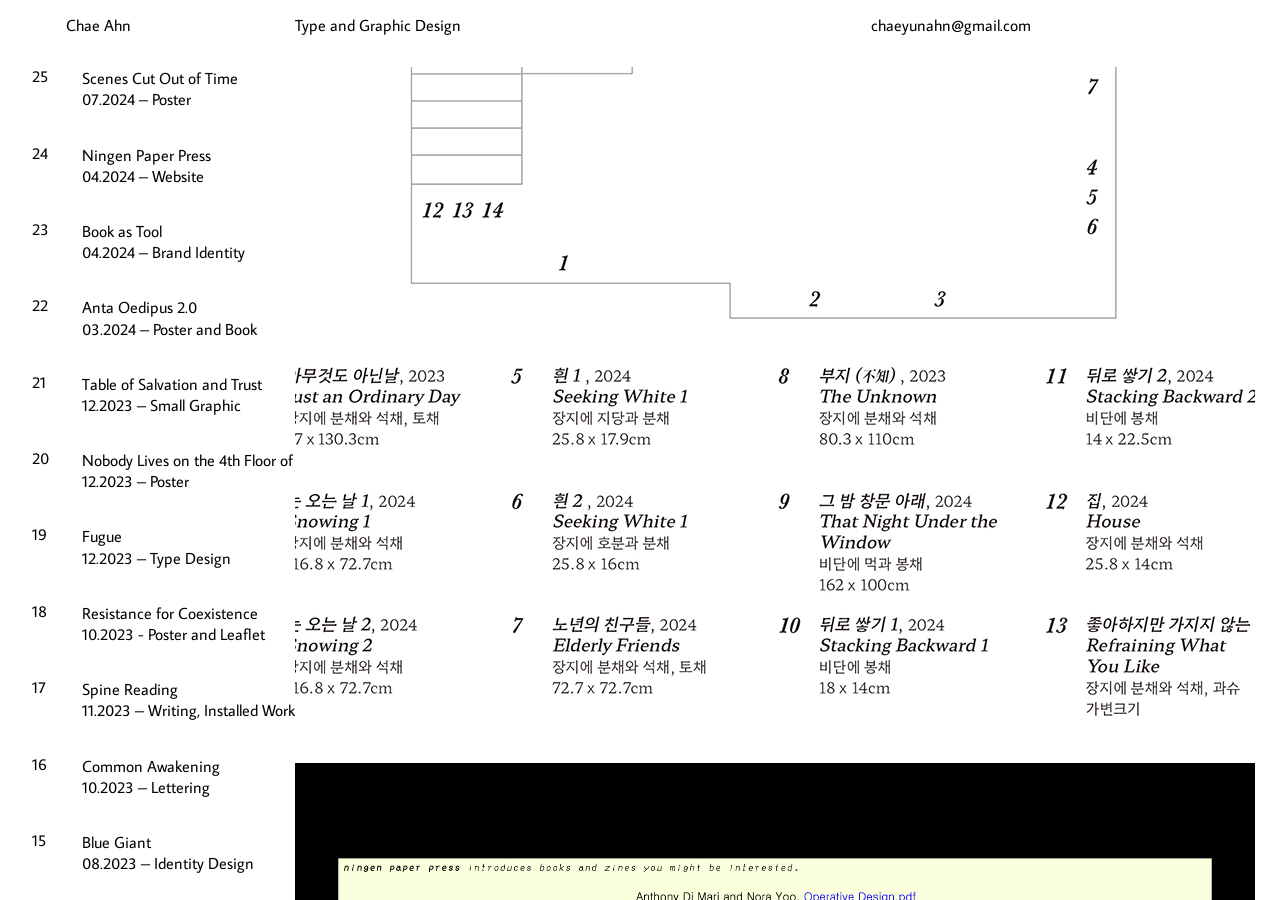
==== commit 00f0372c: "Update index.html" ====
--- a/index.html
+++ b/index.html
@@ -13,753 +13,769 @@
 </head>
 
 <body>
-    <div class="header-div" id="headView" style="display: flex;">
-        <div class="first-column"></div>
-        <div class="second-column" id="myName"><a href="#about">Chae Ahn</a></div>
-        <div class="third-column" id="designField">Type and Graphic Design</div>
-        <div class="fourth-column" id="mailLink"><a href="mailto:chaeyunahn@gmail.com">chaeyunahn@gmail.com</a></div>
-    </div>
-    <div class="content-div">
-        <div class="list-container">
-            <ul class="list-ul" id="workList">
-                <!-- ---Project-25--- -->
-                <li id="work-25" style="display: flex;">
-                    <div class="first-column" id="workNumber">25</div>
-                    <div class="second-column" id="workTitle"><a href="#slide-25">
-                            <details>
-                                <summary>
-                                    <table>
-                                        <tr>
-                                            <td class="title">Scenes Cut Out of Time</td>
-                                        </tr>
-                                        <tr>
-                                            <td class="date">07.2024 – Poster</td>
-                                        </tr>
-                                    </table>
-                                </summary>
-                                <p class="info">Poster for the exhibition Scenes Cut Out of Time, 2024.</p>
-                                <p class="client">Commission project for Jaehee Kim</p>
-                                <p class="format">Format: 420x594mm</p>
-                            </details>
-                        </a>
-                    </div>
-                </li>
-                <!-- ---Project-24--- -->
-                <li id="work-24" style="display: flex;">
-                    <div class="first-column" id="workNumber">24</div>
-                    <div class="second-column" id="workTitle"><a href="#slide-24">
-                            <details>
-                                <summary>
-                                    <table>
-                                        <tr>
-                                            <td class="title">Ningen Paper Press</td>
-                                        </tr>
-                                        <tr>
-                                            <td class="date">04.2024 – Website</td>
-                                        </tr>
-                                    </table>
-                                </summary>
-                                <p class="info">Web Development for Ningen Paper Press, 2024.</p>
-                                <p class="client">Collaborative project. Design by Ganghyeon Paeg.</p>
-                                <p class="format">Format: Desktop and Mobile</p>
-                            </details>
-                        </a>
-                    </div>
-                </li>
-                <!-- ---Project-23--- -->
-                <li id="work-23" style="display: flex;">
-                    <div class="first-column" id="workNumber">23</div>
-                    <div class="second-column" id="workTitle"><a href="#slide-23">
-                            <details>
-                                <summary>
-                                    <table>
-                                        <tr>
-                                            <td class="title">Book as Tool</td>
-                                        </tr>
-                                        <tr>
-                                            <td class="date">04.2024 – Brand Identity</td>
-                                        </tr>
-                                    </table>
-                                </summary>
-                                <p class="info">Brand Identity for Independent Workshop, Book as Tool, 2023.</p>
-                                <p class="client">Self-initiated Work</p>
-                                <p class="format">Format: 1080x1080px</p>
-                            </details>
-                        </a>
-                    </div>
-                </li>
-                <!-- ---Project-22--- -->
-                <li id="work-22" style="display: flex;">
-                    <div class="first-column" id="workNumber">22</div>
-                    <div class="second-column" id="workTitle"><a href="#slide-22">
-                            <details>
-                                <summary>
-                                    <table>
-                                        <tr>
-                                            <td class="title">Anta Oedipus 2.0</td>
-                                        </tr>
-                                        <tr>
-                                            <td class="date">03.2024 – Poster and Book</td>
-                                        </tr>
-                                    </table>
-                                </summary>
-                                <p class="info">Poster and Scriptbook for theatrical play Anta Oedpius: Hit or Run, 2024.</p>
-                                <p class="client">Commission project for Sarah Ryu</p>
-                                <p class="format">Format: Poster - 420x594mm, Book - 134x210mm</p>
-                            </details>
-                        </a>
-                    </div>
-                </li>
-                <!-- ---Project-21--- -->
-                <li id="work-21" style="display: flex;">
-                    <div class="first-column" id="workNumber">21</div>
-                    <div class="second-column" id="workTitle"><a href="#slide-21">
-                            <details>
-                                <summary>
-                                    <table>
-                                        <tr>
-                                            <td class="title">Table of Salvation and Trust</td>
-                                        </tr>
-                                        <tr>
-                                            <td class="date">12.2023 – Small Graphic</td>
-                                        </tr>
-                                    </table>
-                                </summary>
-                                <p class="info">Poster for the workshop, 2023.</p>
-                                <p class="client">Commission project for Heejo Kim</p>
-                                <p class="format">Format: 270x420mm</p>
-                            </details>
-                        </a>
-                    </div>
-                </li>
-                <!-- ---Project-20--- -->
-                <li id="work-20" style="display: flex;">
-                    <div class="first-column" id="workNumber">20</div>
-                    <div class="second-column" id="workTitle"><a href="#slide-20">
-                            <details>
-                                <summary>
-                                    <table>
-                                        <tr>
-                                            <td class="title">Nobody Lives on the 4th Floor of 44th Street</td>
-                                        </tr>
-                                        <tr>
-                                            <td class="date">12.2023 – Poster</td>
-                                        </tr>
-                                    </table>
-                                </summary>
-                                <p class="info">Poster for the exhibition, 2023.</p>
-                                <p class="client">Commission project for Heejo Kim</p>
-                                <p class="format">Format: 420x594mm</p>
-                            </details>
-                        </a>
-                    </div>
-                </li>
-                <!-- ---Project-19--- -->
-                <li id="work-19" style="display: flex;">
-                    <div class="first-column" id="workNumber">19</div>
-                    <div class="second-column" id="workTitle"><a href="#slide-19">
-                            <details>
-                                <summary>
-                                    <table>
-                                        <tr>
-                                            <td class="title">Fugue</td>
-                                        </tr>
-                                        <tr>
-                                            <td class="date">12.2023 – Type Design</td>
-                                        </tr>
-                                    </table>
-                                </summary>
-                                <p class="info">Type Design inspired by Classical Italian Tempo</p>
-                                <p class="client">Self-initiated Work. Typeface release in 2025.</p>
-                                <p class="format">Style: 1, Latin</p>
-                            </details>
-                        </a>
-                    </div>
-                </li>
-                <!-- ---Project-18--- -->
-                <li id="work-18" style="display: flex;">
-                    <div class="first-column" id="workNumber">18</div>
-                    <div class="second-column" id="workTitle"><a href="#slide-18">
-                            <details>
-                                <summary>
-                                    <table>
-                                        <tr>
-                                            <td class="title">Resistance for Coexistence</td>
-                                        </tr>
-                                        <tr>
-                                            <td class="date">10.2023 - Poster and Leaflet</td>
-                                        </tr>
-                                    </table>
-                                </summary>
-                                <p class="info">Poster for the exhibition, 2023.</p>
-                                <p class="client">Commission project for Annpaak Space</p>
-                                <p class="format">Format: 420x594mm</p>
-                            </details>
-                        </a>
-                    </div>
-                </li>
-                <!-- ---Project-17--- -->
-                <li id="work-17" style="display: flex;">
-                    <div class="first-column" id="workNumber">17</div>
-                    <div class="second-column" id="workTitle"><a href="#slide-17">
-                            <details>
-                                <summary>
-                                    <table>
-                                        <tr>
-                                            <td class="title">Spine Reading</td>
-                                        </tr>
-                                        <tr>
-                                            <td class="date">11.2023 – Writing, Installed Works</td>
-                                        </tr>
-                                    </table>
-                                </summary>
-                                <p class="info">Booklet and bookmark for the exhibition The Book on the Bookshelf</p>
-                                <p class="client">Work for the group exhibition at whatreallymatters, 2023.</p>
-                                <p class="format">Format: Booklet - A5 / Bookmark - 72x186mm</p>
-                            </details>
-                        </a>
-                    </div>
-                </li>
-                <!-- ---Project-16--- -->
-                <li id="work-16" style="display: flex;">
-                    <div class="first-column" id="workNumber">16</div>
-                    <div class="second-column" id="workTitle"><a href="#slide-16">
-                            <details>
-                                <summary>
-                                    <table>
-                                        <tr>
-                                            <td class="title">Common Awakening</td>
-                                        </tr>
-                                        <tr>
-                                            <td class="date">10.2023 – Lettering</td>
-                                        </tr>
-                                    </table>
-                                </summary>
-                                <p class="info">Type Design</p>
-                                <p class="client">Self-initiated Work</p>
-                                <p class="format">Format: Size Varies</p>
-                            </details>
-                        </a>
-                    </div>
-                </li>
-                <!-- ---Project-15--- -->
-                <li id="work-15" style="display: flex;">
-                    <div class="first-column" id="workNumber">15</div>
-                    <div class="second-column" id="workTitle"><a href="#slide-15">
-                            <details>
-                                <summary>
-                                    <table>
-                                        <tr>
-                                            <td class="title">Blue Giant</td>
-                                        </tr>
-                                        <tr>
-                                            <td class="date">08.2023 – Identity Design</td>
-                                        </tr>
-                                    </table>
-                                </summary>
-                                <p class="info">Brand Identity for Animation Studio, Blue Giant, 2023.</p>
-                                <p class="client">Commission project for Gyeongmu Noh, Blue Giant</p>
-                                <p class="format">Format: 38 pages of Brand Guideline</p>
-                            </details>
-                        </a>
-                    </div>
-                </li>
-                <!-- ---Project-14--- -->
-                <li id="work-14" style="display: flex;">
-                    <div class="first-column" id="workNumber">14</div>
-                    <div class="second-column" id="workTitle"><a href="#slide-14">
-                            <details>
-                                <summary>
-                                    <table>
-                                        <tr>
-                                            <td class="title">Totem</td>
-                                        </tr>
-                                        <tr>
-                                            <td class="date">07.2023 – Type Design</td>
-                                        </tr>
-                                    </table>
-                                </summary>
-                                <p class="info">Type Design insipred by Mallang's Forest. Typeface release in 2025</p>
-                                <p class="client">Self-initiated Work</p>
-                                <p class="format">Format: Size Varies</p>
-                            </details>
-                        </a>
-                    </div>
-                </li>
-                <!-- ---Project-13--- -->
-                <li id="work-13" style="display: flex;">
-                    <div class="first-column" id="workNumber">13</div>
-                    <div class="second-column" id="workTitle"><a href="#slide-13">
-                            <details>
-                                <summary>
-                                    <table>
-                                        <tr>
-                                            <td class="title">Steffano Studio (Pseudo)</td>
-                                        </tr>
-                                        <tr>
-                                            <td class="date">12.2023 – Identity Design</td>
-                                        </tr>
-                                    </table>
-                                </summary>
-                                <p class="info">Identity Design for pseudo studio</p>
-                                <p class="client">Self-initiated Work, Ceramic Artwork by Kang Ryu</p>
-                                <p class="format">Format: Size Varies</p>
-                            </details>
-                        </a>
-                    </div>
-                </li>
-                <!-- ---Project-12--- -->
-                <li id="work-12" style="display: flex;">
-                    <div class="first-column" id="workNumber">12</div>
-                    <div class="second-column" id="workTitle"><a href="#slide-12">
-                            <details>
-                                <summary>
-                                    <table>
-                                        <tr>
-                                            <td class="title">Tura</td>
-                                        </tr>
-                                        <tr>
-                                            <td class="date">07.2023 – Type Design</td>
-                                        </tr>
-                                    </table>
-                                </summary>
-                                <p class="info">Typeface release in 2025</p>
-                                <p class="client">Self-initiated Work</p>
-                                <p class="format">Styles: 1, Korean, Latin</p>
-                            </details>
-                        </a>
-                    </div>
-                </li>
-                <!-- ---Project-11--- -->
-                <li id="work-11" style="display: flex;">
-                    <div class="first-column" id="workNumber">11</div>
-                    <div class="second-column" id="workTitle"><a href="#slide-11">
-                            <details>
-                                <summary>
-                                    <table>
-                                        <tr>
-                                            <td class="title">Linear</td>
-                                        </tr>
-                                        <tr>
-                                            <td class="date">07.2023 – Type Design</td>
-                                        </tr>
-                                    </table>
-                                </summary>
-                                <p class="info">Typeface release in 2025</p>
-                                <p class="client">Self-initiated Work</p>
-                                <p class="format">Styles: 1, Korean, Latin</p>
-                            </details>
-                        </a>
-                    </div>
-                </li>
-                <!-- ---Project-10--- -->
-                <li id="work-10" style="display: flex;">
-                    <div class="first-column" id="workNumber">10</div>
-                    <div class="second-column" id="workTitle"><a href="#slide-10">
-                            <details>
-                                <summary>
-                                    <table>
-                                        <tr>
-                                            <td class="title">Deduct</td>
-                                        </tr>
-                                        <tr>
-                                            <td class="date">07.2023 – Type Design</td>
-                                        </tr>
-                                    </table>
-                                </summary>
-                                <p class="info">Typeface release in 2025</p>
-                                <p class="client">Self-initiated Work</p>
-                                <p class="format">Styles: 3, Latin</p>
-                            </details>
-                        </a>
-                    </div>
-                </li>
-                <!-- ---Project-9--- -->
-                <li id="work-9" style="display: flex;">
-                    <div class="first-column" id="workNumber">9</div>
-                    <div class="second-column" id="workTitle"><a href="#slide-9">
-                            <details>
-                                <summary>
-                                    <table>
-                                        <tr>
-                                            <td class="title">Mallang's Forest</td>
-                                        </tr>
-                                        <tr>
-                                            <td class="date">06.2023 – Poster</td>
-                                        </tr>
-                                    </table>
-                                </summary>
-                                <p class="info">Poster for the exhibition Mallang's Forest, 2023.</p>
-                                <p class="client">Commission project for Kang Ryu</p>
-                                <p class="format">Format: 420x594mm</p>
-                            </details>
-                        </a>
-                    </div>
-                </li>
-                <!-- ---Project-8--- -->
-                <li id="work-8" style="display: flex;">
-                    <div class="first-column" id="workNumber">8</div>
-                    <div class="second-column" id="workTitle"><a href="#slide-8">
-                            <details>
-                                <summary>
-                                    <table>
-                                        <tr>
-                                            <td class="title">A Perfect Guide on Building an Upper Middle Class Family</td>
-                                        </tr>
-                                        <tr>
-                                            <td class="date">05.2023 – Poster</td>
-                                        </tr>
-                                    </table>
-                                </summary>
-                                <p class="info">Poster for the exhibition, 2023. </p>
-                                <p class="client">Commission project for Heejo Kim</p>
-                                <p class="format">Format: 1080x1350px</p>
-                            </details>
-                        </a>
-                    </div>
-                </li>
-                <!-- ---Project-7--- -->
-                <li id="work-7" style="display: flex;">
-                    <div class="first-column" id="workNumber">7</div>
-                    <div class="second-column" id="workTitle"><a href="#slide-7">
-                            <details>
-                                <summary>
-                                    <table>
-                                        <tr>
-                                            <td class="title">Extra Bold Book Club</td>
-                                        </tr>
-                                        <tr>
-                                            <td class="date">01.2023 – Poster</td>
-                                        </tr>
-                                    </table>
-                                </summary>
-                                <p class="info">Poster for Book Club</p>
-                                <p class="client">Self-initiated Work</p>
-                                <p class="format">Format: Web - 1350x1350px, Print - 420x594mm</p>
-                            </details>
-                        </a>
-                    </div>
-                </li>
-                <!-- ---Project-6--- -->
-                <li id="work-6" style="display: flex;">
-                    <div class="first-column" id="workNumber">6</div>
-                    <div class="second-column" id="workTitle"><a href="#slide-6">
-                            <details>
-                                <summary>
-                                    <table>
-                                        <tr>
-                                            <td class="title">Anta Oedipus 1.0</td>
-                                        </tr>
-                                        <tr>
-                                            <td class="date">02.2023 – Identity and Badge</td>
-                                        </tr>
-                                    </table>
-                                </summary>
-                                <p class="info">Identity Design and Film Title for theatrical play, Anta Oedpius: Hit or Run, 2023.</p>
-                                <p class="client">Commission project for Sarah Ryu</p>
-                                <p class="format">Format: Badge - diameter 25mm</p>
-                            </details>
-                        </a>
-                    </div>
-                </li>
-                <!-- ---Project-5--- -->
-                <li id="work-5" style="display: flex;">
-                    <div class="first-column" id="workNumber">5</div>
-                    <div class="second-column" id="workTitle"><a href="#slide-5">
-                            <details>
-                                <summary>
-                                    <table>
-                                        <tr>
-                                            <td class="title">Post Morandi</td>
-                                        </tr>
-                                        <tr>
-                                            <td class="date">01.2023 – Book</td>
-                                        </tr>
-                                    </table>
-                                </summary>
-                                <p class="info">Catalogue Design for the exhibition Post Morandi</p>
-                                <p class="client">Commission project for Heejoo Eom, AnnPaak Space. Artwork by Heejoo Eom, Photograph by Jaewoo An</p>
-                                <p class="format">Format: 130x184mm, Offset Print</p>
-                            </details>
-                        </a>
-                    </div>
-                </li>
-                <!-- ---Project-4--- -->
-                <li id="work-4" style="display: flex;">
-                    <div class="first-column" id="workNumber">4</div>
-                    <div class="second-column" id="workTitle"><a href="#slide-4">
-                            <details>
-                                <summary>
-                                    <table>
-                                        <tr>
-                                            <td class="title">Spectrum</td>
-                                        </tr>
-                                        <tr>
-                                            <td class="date">11.2022 – Poster</td>
-                                        </tr>
-                                    </table>
-                                </summary>
-                                <p class="info">Poster for the exhibition Vibrating Birds and Handwritten Letter</p>
-                                <p class="client">Work for Korean Society of Typography Exhibition 16, 2022.</p>
-                                <p class="format">Format: 3840x2160px</p>
-                            </details>
-                        </a>
-                    </div>
-                </li>
-                <!-- ---Project-3--- -->
-                <li id="work-3" style="display: flex;">
-                    <div class="first-column" id="workNumber">3</div>
-                    <div class="second-column" id="workTitle"><a href="#slide-3">
-                            <details>
-                                <summary>
-                                    <table>
-                                        <tr>
-                                            <td class="title">Artificial Friend OS</td>
-                                        </tr>
-                                        <tr>
-                                            <td class="date">10.2022 – Poster</td>
-                                        </tr>
-                                    </table>
-                                </summary>
-                                <p class="info">Poster for the exhibition Aritificial Friend OS</p>
-                                <p class="client">Commission project for Solmon Lim</p>
-                                <p class="format">Format: 594x840mm</p>
-                            </details>
-                        </a>
-                    </div>
-                </li>
-                <!-- ---Project-2--- -->
-                <li id="work-2" style="display: flex;">
-                    <div class="first-column" id="workNumber">2</div>
-                    <div class="second-column" id="workTitle"><a href="#slide-2">
-                            <details>
-                                <summary>
-                                    <table>
-                                        <tr>
-                                            <td class="title">Micro</td>
-                                        </tr>
-                                        <tr>
-                                            <td class="date">07.2021 – Poster</td>
-                                        </tr>
-                                    </table>
-                                </summary>
-                                <p class="info">Typographical Poster</p>
-                                <p class="client">Self-initiated Work</p>
-                                <p class="format">Format: 420x594mm</p>
-                            </details>
-                        </a>
-                    </div>
-                </li>
-                <!-- ---Project-1--- -->
-                <li id="work-1" style="display: flex;">
-                    <div class="first-column" id="workNumber">1</div>
-                    <div class="second-column" id="workTitle"><a href="#slide-1">
-                            <details>
-                                <summary>
-                                    <table>
-                                        <tr>
-                                            <td class="title">Crema</td>
-                                        </tr>
-                                        <tr>
-                                            <td class="date">12.2020 – Poster</td>
-                                        </tr>
-                                    </table>
-                                </summary>
-                                <p class="info">Typographical Poster inspired by coffee</p>
-                                <p class="client">Self-initiated Work</p>
-                                <p class="format">Format: 420x594mm</p>
-                            </details>
-                        </a>
-                    </div>
-                </li>
-                <!-- ---ABOUT--- -->
-                <li id="about">
-                    <div class="second-column" id="title">About</div>
-                    <div class="second-column" id="description">Chae Ahn is a graphic designer based in Seoul. She has completed multiple projects on typography, identity and web development. She prefers cohesive details rather than macroscopic ones. Likes to disassemble and reconstruct diagrams, images, and texts in graphic design.</div>
-                    <div class="second-column" id="description">안채연은 서울에서 활동하는 그래픽 디자이너이다. 2022년부터 전시 아이덴티티와 레터링 작업을 해왔으며 타이포그래피와 웹사이트 디자인과 개발을 한다. 거시적인 것보다는 응집된 디테일을 좋아하는 편이다. 뜯어보고 조립하고 싶은 이미지나 다이어그램을 만날 때 작업한다. </div>
-                    <div class="second-column" id="title">Contact</div>
-                    <div class="second-column" id="description">Chae Yun Ahn<br>
-                        <a href="mailto:chaeyunahn@gmail.com">Email&emsp; chaeyunahn@gmail.com</a><br>
-                        <a href="www.instagram.com/chaeyunahn">IG&emsp;&emsp; @chaeyunahn</a><br>
-                        <a href="">TEL&emsp; +82 10 2987 0308</a>
-                    </div>
-                    <div class="second-column" id="title">Exhibitions</div>
-                    <div class="second-column" id="description">
-                        <a href="http://wrmatters.kr/project/exhibition/16369/" target="_blank">— From the Book of the Bookshelf, 2023</a><br>
-                        <a href="http://www.k-s-t.org/vibrating-birds-and-handwritten-letter/" target="_blank">— Vibrating Birds and Handwritten Letter, Korean Society of Typography, 2022</a><br>
-                        <a href="http://orgd.org/2022/exhibition2/index.html" target="_blank">— Open Recent Graphic Design 2022 - Elevator Pitch, 2022</a><br>
-                        <a>— 인공친구OS, Artificial Friend OS, 2022</a>
-                    </div>
-                    <div class="second-column" id="title">Clients</div>
-                    <div class="second-column" id="description">Galleries and Art spaces (Annpaak Space, whatreallymatters, Yeonhui Art Center), Independent Studios (Froggy Office, Sanhani Technology, Nine Birds Press, Blue Giant), Artists (Kim Heejo, Mi Pak, Solmon Lim, Hani Kim, Kang Ryu, Pilgyun Jeong)
-                    </div>
-                    <div class="second-column" id="title">Education</div>
-                    <div class="second-column" id="description">BFA / Product Design, Hongik Universtiy / 2015-2020
-                    </div>
-                    <div class="second-column" id="title">Credits</div>
-                    <div class="second-column" id="description">Design Chae Ahn<br>Programming Chae Ahn<br>© 2024 Chae Yun Ahn</div>
-                </li>
-            </ul>
-        </div>
-        <div id="imgView">
-            <!-- ---Project-25--- -->
-            <div class="slideshow-container" id="slide-25">
-                <div class="slide-25"><img src="img/work-25/01.jpg" onclick="plusSlides(1, 24)"></div>
-                <div class="slide-25"><img src="img/work-25/02.jpg" onclick="plusSlides(1, 24)"></div>
-                <div class="slide-25"><img src="img/work-25/03.jpg" onclick="plusSlides(1, 24)"></div>
-                <div class="slide-25"><img src="img/work-25/04.jpg" onclick="plusSlides(1, 24)"></div>
+    <content>
+        <!-- ----LEFT SCROLL CONTAINER--- -->
+        <div class="left-scroll-container">
+            <!-- ---HEADER--- -->
+            <div class="header-div" id="headView" style="display: flex;">
+                <div class="first-column"></div>
+                <div class="second-column" id="myName"><a href="#about">Chae Ahn</a></div>
             </div>
-            <!-- ---Project-24--- -->
-            <div class="slideshow-container" id="slide-24">
-                <div class="slide-24"><img src="img/work-24/01.jpg" onclick="plusSlides(1, 23)"></div>
-                <div class="slide-24"><img src="img/work-24/02.jpg" onclick="plusSlides(1, 23)"></div>
-            </div>
-            <!-- ---Project-23--- -->
-            <div class="slideshow-container" id="slide-23">
-                <div class="slide-23"><img src="img/work-23/01.jpg" onclick="plusSlides(1, 22)"></div>
-                <div class="slide-23"><img src="img/work-23/02.jpg" onclick="plusSlides(1, 22)"></div>
-                <div class="slide-23"><img src="img/work-23/03.jpg" onclick="plusSlides(1, 22)"></div>
-                <div class="slide-23"><img src="img/work-23/04.jpg" onclick="plusSlides(1, 22)"></div>
-                <div class="slide-23"><img src="img/work-23/05.jpg" onclick="plusSlides(1, 22)"></div>
-                <div class="slide-23"><img src="img/work-23/06.jpg" onclick="plusSlides(1, 22)"></div>
-            </div>
-            <!-- ---Project-22--- -->
-            <div class="slideshow-container" id="slide-22">
-                <div class="slide-22"><img src="img/work-22/01.jpg" onclick="plusSlides(1, 21)"></div>
-                <div class="slide-22"><img src="img/work-22/02.jpg" onclick="plusSlides(1, 21)"></div>
-                <div class="slide-22"><img src="img/work-22/03.jpg" onclick="plusSlides(1, 21)"></div>
-            </div>
-            <!-- ---Project-21--- -->
-            <div class="slideshow-container" id="slide-21">
-                <div class="slide-21"><img src="img/work-21/01.jpg" onclick="plusSlides(1, 20)"></div>
-                <div class="slide-21"><img src="img/work-21/02.jpg" onclick="plusSlides(1, 20)"></div>
-            </div>
-            <!-- ---Project-20--- -->
-            <div class="slideshow-container" id="slide-20">
-                <div class="slide-20"><img src="img/work-20/01.jpg" onclick="plusSlides(1, 19)"></div>
-                <div class="slide-20"><img src="img/work-20/02.jpg" onclick="plusSlides(1, 19)"></div>
-                <div class="slide-20"><img src="img/work-20/03.jpg" onclick="plusSlides(1, 19)"></div>
-                <div class="slide-20"><img src="img/work-20/04.jpg" onclick="plusSlides(1, 19)"></div>
-            </div>
-            <!-- ---Project-19--- -->
-            <div class="slideshow-container" id="slide-19">
-                <div class="slide-19"><img src="img/work-19/01.jpg" onclick="plusSlides(1, 18)"></div>
-                <div class="slide-19"><img src="img/work-19/02.jpg" onclick="plusSlides(1, 18)"></div>
-            </div>
-            <!-- ---Project-18--- -->
-            <div class="slideshow-container" id="slide-18">
-                <div class="slide-18"><img src="img/work-18/01.jpg" onclick="plusSlides(1, 17)"></div>
-                <div class="slide-18"><img src="img/work-18/02.jpg" onclick="plusSlides(1, 17)"></div>
-            </div>
-            <!-- ---Project-17--- -->
-            <div class="slideshow-container" id="slide-17">
-                <div class="slide-17"><img src="img/work-17/01.jpg" onclick="plusSlides(1, 16)"></div>
-                <div class="slide-17"><img src="img/work-17/02.jpg" onclick="plusSlides(1, 16)"></div>
-                <div class="slide-17"><img src="img/work-17/03.jpg" onclick="plusSlides(1, 16)"></div>
-                <div class="slide-17"><img src="img/work-17/04.jpg" onclick="plusSlides(1, 16)"></div>
-                <div class="slide-17"><img src="img/work-17/05.jpg" onclick="plusSlides(1, 16)"></div>
-            </div>
-            <!-- ---Project-16--- -->
-            <div class="slideshow-container" id="slide-16">
-                <div class="slide-16"><img src="img/work-16/01.jpg" onclick="plusSlides(1, 15)"></div>
-                <div class="slide-16"><img src="img/work-16/02.jpg" onclick="plusSlides(1, 15)"></div>
-            </div>
-            <!-- ---Project-15--- -->
-            <div class="slideshow-container" id="slide-15">
-                <div class="slide-15"><img src="img/work-15/01.jpg" onclick="plusSlides(1, 14)"></div>
-                <div class="slide-15"><img src="img/work-15/02.jpg" onclick="plusSlides(1, 14)"></div>
-                <div class="slide-15"><img src="img/work-15/03.jpg" onclick="plusSlides(1, 14)"></div>
-                <div class="slide-15"><img src="img/work-15/04.jpg" onclick="plusSlides(1, 14)"></div>
-            </div>
-            <!-- ---Project-14--- -->
-            <div class="slideshow-container" id="slide-14">
-                <div class="slide-14"><img src="img/work-14/01.jpg" onclick="plusSlides(1, 13)"></div>
-                <div class="slide-14"><img src="img/work-14/02.jpg" onclick="plusSlides(1, 13)"></div>
-                <div class="slide-14"><img src="img/work-14/03.jpg" onclick="plusSlides(1, 13)"></div>
-                <div class="slide-14"><img src="img/work-14/04.jpg" onclick="plusSlides(1, 13)"></div>
-                <div class="slide-14"><img src="img/work-14/05.jpg" onclick="plusSlides(1, 13)"></div>
-            </div>
-            <!-- ---Project-13--- -->
-            <div class="slideshow-container" id="slide-13">
-                <div class="slide-13"><img src="img/work-13/01.jpg" onclick="plusSlides(1, 12)"></div>
-                <div class="slide-13"><img src="img/work-13/02.jpg" onclick="plusSlides(1, 12)"></div>
-                <div class="slide-13"><img src="img/work-13/03.jpg" onclick="plusSlides(1, 12)"></div>
-            </div>
-            <!-- ---Project-12--- -->
-            <div class="slideshow-container" id="slide-12">
-                <div class="slide-12"><img src="img/work-12/01.jpg" onclick="plusSlides(1, 11)"></div>
-                <div class="slide-12"><img src="img/work-12/02.jpg" onclick="plusSlides(1, 11)"></div>
-                <div class="slide-12"><img src="img/work-12/03.jpg" onclick="plusSlides(1, 11)"></div>
-                <div class="slide-12"><img src="img/work-12/04.jpg" onclick="plusSlides(1, 11)"></div>
-            </div>
-            <!-- ---Project-11--- -->
-            <div class="slideshow-container" id="slide-11">
-                <div class="slide-11"><img src="img/work-11/01.jpg" onclick="plusSlides(1, 10)"></div>
-                <div class="slide-11"><img src="img/work-11/02.jpg" onclick="plusSlides(1, 10)"></div>
-                <div class="slide-11"><img src="img/work-11/03.jpg" onclick="plusSlides(1, 10)"></div>
-            </div>
-            <!-- ---Project-10--- -->
-            <div class="slideshow-container" id="slide-10">
-                <div class="slide-10"><img src="img/work-10/01.jpg" onclick="plusSlides(1, 9)"></div>
-                <div class="slide-10"><img src="img/work-10/02.jpg" onclick="plusSlides(1, 9)"></div>
-            </div>
-            <!-- ---Project-9--- -->
-            <div class="slideshow-container" id="slide-9">
-                <div class="slide-9"><img src="img/work-9/01.jpg" onclick="plusSlides(1, 8)"></div>
-                <div class="slide-9"><img src="img/work-9/02.jpg" onclick="plusSlides(1, 8)"></div>
-            </div>
-            <!-- ---Project-8--- -->
-            <div class="slideshow-container" id="slide-8">
-                <div class="slide-8"><img src="img/work-8/01.jpg" onclick="plusSlides(1, 7)"></div>
-                <div class="slide-8"><img src="img/work-8/02.jpg" onclick="plusSlides(1, 7)"></div>
-                <div class="slide-8"><img src="img/work-8/03.jpg" onclick="plusSlides(1, 7)"></div>
-            </div>
-            <!-- ---Project-7--- -->
-            <div class="slideshow-container" id="slide-7">
-                <div class="slide-7"><img src="img/work-7/01.jpg" onclick="plusSlides(1, 6)"></div>
-                <div class="slide-7"><img src="img/work-7/02.jpg" onclick="plusSlides(1, 6)"></div>
-            </div>
-            <!-- ---Project-6--- -->
-            <div class="slideshow-container" id="slide-6">
-                <div class="slide-6"><img src="img/work-6/01.jpg" onclick="plusSlides(1, 5)"></div>
-                <div class="slide-6"><img src="img/work-6/02.jpg" onclick="plusSlides(1, 5)"></div>
-                <div class="slide-6"><img src="img/work-6/03.jpg" onclick="plusSlides(1, 5)"></div>
-            </div>
-            <!-- ---Project-5--- -->
-            <div class="slideshow-container" id="slide-5">
-                <div class="slide-5"><img src="img/work-5/01.jpg" onclick="plusSlides(1, 4)"></div>
-                <div class="slide-5"><img src="img/work-5/02.jpg" onclick="plusSlides(1, 4)"></div>
-                <div class="slide-5"><img src="img/work-5/03.jpg" onclick="plusSlides(1, 4)"></div>
-                <div class="slide-5"><img src="img/work-5/04.jpg" onclick="plusSlides(1, 4)"></div>
-            </div>
-            <!-- ---Project-4--- -->
-            <div class="slideshow-container" id="slide-4">
-                <div class="slide-4"><img src="img/work-4/01.jpg" onclick="plusSlides(1, 3)"></div>
-                <div class="slide-4"><img src="img/work-4/02.jpg" onclick="plusSlides(1, 3)"></div>
-            </div>
-            <!-- ---Project-3--- -->
-            <div class="slideshow-container" id="slide-3">
-                <div class="slide-3"><img src="img/work-3/01.jpg" onclick="plusSlides(1, 2)"></div>
-                <div class="slide-3"><img src="img/work-3/02.jpg" onclick="plusSlides(1, 2)"></div>
-                <div class="slide-3"><img src="img/work-3/03.jpg" onclick="plusSlides(1, 2)"></div>
-                <div class="slide-3"><img src="img/work-3/04.jpg" onclick="plusSlides(1, 2)"></div>
-                <div class="slide-3"><img src="img/work-3/05.jpg" onclick="plusSlides(1, 2)"></div>
-                <div class="slide-3"><img src="img/work-3/06.jpg" onclick="plusSlides(1, 2)"></div>
-                <div class="slide-3"><img src="img/work-3/07.jpg" onclick="plusSlides(1, 2)"></div>
-                <div class="slide-3"><img src="img/work-3/08.jpg" onclick="plusSlides(1, 2)"></div>
-            </div>
-            <!-- ---Project-2--- -->
-            <div class="slideshow-container" id="slide-2">
-                <div class="slide-2"><img src="img/work-2/01.jpg" onclick="plusSlides(1, 1)"></div>
-                <div class="slide-2"><img src="img/work-2/02.jpg" onclick="plusSlides(1, 1)"></div>
-            </div>
-            <!-- ---Project-1--- -->
-            <div class="slideshow-container" id="slide-1">
-                <div class="slide-1"><img src="img/work-1/01.jpg" onclick="plusSlides(1, 0)"></div>
-                <div class="slide-1"><img src="img/work-1/02.jpg" onclick="plusSlides(1, 0)"></div>
+            <!-- ----WORK LIST--- -->
+            <div class="content-div">
+                <div class="list-container">
+                    <ul class="list-ul" id="workList">
+                        <!-- ---Project-25--- -->
+                        <li id="work-25" style="display: flex;">
+                            <div class="first-column" id="workNumber">25</div>
+                            <div class="second-column" id="workTitle"><a href="#slide-25">
+                                    <details>
+                                        <summary>
+                                            <table>
+                                                <tr>
+                                                    <td class="title">Scenes Cut Out of Time</td>
+                                                </tr>
+                                                <tr>
+                                                    <td class="date">07.2024 – Poster</td>
+                                                </tr>
+                                            </table>
+                                        </summary>
+                                        <p class="info">Poster for the exhibition Scenes Cut Out of Time, 2024.</p>
+                                        <p class="client">Commission project for Jaehee Kim</p>
+                                        <p class="format">Format: 420x594mm</p>
+                                    </details>
+                                </a>
+                            </div>
+                        </li>
+                        <!-- ---Project-24--- -->
+                        <li id="work-24" style="display: flex;">
+                            <div class="first-column" id="workNumber">24</div>
+                            <div class="second-column" id="workTitle"><a href="#slide-24">
+                                    <details>
+                                        <summary>
+                                            <table>
+                                                <tr>
+                                                    <td class="title">Ningen Paper Press</td>
+                                                </tr>
+                                                <tr>
+                                                    <td class="date">04.2024 – Website</td>
+                                                </tr>
+                                            </table>
+                                        </summary>
+                                        <p class="info">Web Development for Ningen Paper Press, 2024.</p>
+                                        <p class="client">Collaborative project. Design by Ganghyeon Paeg.</p>
+                                        <p class="format">Format: Desktop and Mobile</p>
+                                    </details>
+                                </a>
+                            </div>
+                        </li>
+                        <!-- ---Project-23--- -->
+                        <li id="work-23" style="display: flex;">
+                            <div class="first-column" id="workNumber">23</div>
+                            <div class="second-column" id="workTitle"><a href="#slide-23">
+                                    <details>
+                                        <summary>
+                                            <table>
+                                                <tr>
+                                                    <td class="title">Book as Tool</td>
+                                                </tr>
+                                                <tr>
+                                                    <td class="date">04.2024 – Brand Identity</td>
+                                                </tr>
+                                            </table>
+                                        </summary>
+                                        <p class="info">Brand Identity for Independent Workshop, Book as Tool, 2023.</p>
+                                        <p class="client">Self-initiated Work</p>
+                                        <p class="format">Format: 1080x1080px</p>
+                                    </details>
+                                </a>
+                            </div>
+                        </li>
+                        <!-- ---Project-22--- -->
+                        <li id="work-22" style="display: flex;">
+                            <div class="first-column" id="workNumber">22</div>
+                            <div class="second-column" id="workTitle"><a href="#slide-22">
+                                    <details>
+                                        <summary>
+                                            <table>
+                                                <tr>
+                                                    <td class="title">Anta Oedipus 2.0</td>
+                                                </tr>
+                                                <tr>
+                                                    <td class="date">03.2024 – Poster and Book</td>
+                                                </tr>
+                                            </table>
+                                        </summary>
+                                        <p class="info">Poster and Scriptbook for theatrical play Anta Oedpius: Hit or Run, 2024.</p>
+                                        <p class="client">Commission project for Sarah Ryu</p>
+                                        <p class="format">Format: Poster - 420x594mm, Book - 134x210mm</p>
+                                    </details>
+                                </a>
+                            </div>
+                        </li>
+                        <!-- ---Project-21--- -->
+                        <li id="work-21" style="display: flex;">
+                            <div class="first-column" id="workNumber">21</div>
+                            <div class="second-column" id="workTitle"><a href="#slide-21">
+                                    <details>
+                                        <summary>
+                                            <table>
+                                                <tr>
+                                                    <td class="title">Table of Salvation and Trust</td>
+                                                </tr>
+                                                <tr>
+                                                    <td class="date">12.2023 – Small Graphic</td>
+                                                </tr>
+                                            </table>
+                                        </summary>
+                                        <p class="info">Poster for the workshop, 2023.</p>
+                                        <p class="client">Commission project for Heejo Kim</p>
+                                        <p class="format">Format: 270x420mm</p>
+                                    </details>
+                                </a>
+                            </div>
+                        </li>
+                        <!-- ---Project-20--- -->
+                        <li id="work-20" style="display: flex;">
+                            <div class="first-column" id="workNumber">20</div>
+                            <div class="second-column" id="workTitle"><a href="#slide-20">
+                                    <details>
+                                        <summary>
+                                            <table>
+                                                <tr>
+                                                    <td class="title">Nobody Lives on the 4th Floor of 44th Street</td>
+                                                </tr>
+                                                <tr>
+                                                    <td class="date">12.2023 – Poster</td>
+                                                </tr>
+                                            </table>
+                                        </summary>
+                                        <p class="info">Poster for the exhibition, 2023.</p>
+                                        <p class="client">Commission project for Heejo Kim</p>
+                                        <p class="format">Format: 420x594mm</p>
+                                    </details>
+                                </a>
+                            </div>
+                        </li>
+                        <!-- ---Project-19--- -->
+                        <li id="work-19" style="display: flex;">
+                            <div class="first-column" id="workNumber">19</div>
+                            <div class="second-column" id="workTitle"><a href="#slide-19">
+                                    <details>
+                                        <summary>
+                                            <table>
+                                                <tr>
+                                                    <td class="title">Fugue</td>
+                                                </tr>
+                                                <tr>
+                                                    <td class="date">12.2023 – Type Design</td>
+                                                </tr>
+                                            </table>
+                                        </summary>
+                                        <p class="info">Type Design inspired by Classical Italian Tempo</p>
+                                        <p class="client">Self-initiated Work. Typeface release in 2025.</p>
+                                        <p class="format">Style: 1, Latin</p>
+                                    </details>
+                                </a>
+                            </div>
+                        </li>
+                        <!-- ---Project-18--- -->
+                        <li id="work-18" style="display: flex;">
+                            <div class="first-column" id="workNumber">18</div>
+                            <div class="second-column" id="workTitle"><a href="#slide-18">
+                                    <details>
+                                        <summary>
+                                            <table>
+                                                <tr>
+                                                    <td class="title">Resistance for Coexistence</td>
+                                                </tr>
+                                                <tr>
+                                                    <td class="date">10.2023 - Poster and Leaflet</td>
+                                                </tr>
+                                            </table>
+                                        </summary>
+                                        <p class="info">Poster for the exhibition, 2023.</p>
+                                        <p class="client">Commission project for Annpaak Space</p>
+                                        <p class="format">Format: 420x594mm</p>
+                                    </details>
+                                </a>
+                            </div>
+                        </li>
+                        <!-- ---Project-17--- -->
+                        <li id="work-17" style="display: flex;">
+                            <div class="first-column" id="workNumber">17</div>
+                            <div class="second-column" id="workTitle"><a href="#slide-17">
+                                    <details>
+                                        <summary>
+                                            <table>
+                                                <tr>
+                                                    <td class="title">Spine Reading</td>
+                                                </tr>
+                                                <tr>
+                                                    <td class="date">11.2023 – Writing, Installed Works</td>
+                                                </tr>
+                                            </table>
+                                        </summary>
+                                        <p class="info">Booklet and bookmark for the exhibition The Book on the Bookshelf</p>
+                                        <p class="client">Work for the group exhibition at whatreallymatters, 2023.</p>
+                                        <p class="format">Format: Booklet - A5 / Bookmark - 72x186mm</p>
+                                    </details>
+                                </a>
+                            </div>
+                        </li>
+                        <!-- ---Project-16--- -->
+                        <li id="work-16" style="display: flex;">
+                            <div class="first-column" id="workNumber">16</div>
+                            <div class="second-column" id="workTitle"><a href="#slide-16">
+                                    <details>
+                                        <summary>
+                                            <table>
+                                                <tr>
+                                                    <td class="title">Common Awakening</td>
+                                                </tr>
+                                                <tr>
+                                                    <td class="date">10.2023 – Lettering</td>
+                                                </tr>
+                                            </table>
+                                        </summary>
+                                        <p class="info">Type Design</p>
+                                        <p class="client">Self-initiated Work</p>
+                                        <p class="format">Format: Size Varies</p>
+                                    </details>
+                                </a>
+                            </div>
+                        </li>
+                        <!-- ---Project-15--- -->
+                        <li id="work-15" style="display: flex;">
+                            <div class="first-column" id="workNumber">15</div>
+                            <div class="second-column" id="workTitle"><a href="#slide-15">
+                                    <details>
+                                        <summary>
+                                            <table>
+                                                <tr>
+                                                    <td class="title">Blue Giant</td>
+                                                </tr>
+                                                <tr>
+                                                    <td class="date">08.2023 – Identity Design</td>
+                                                </tr>
+                                            </table>
+                                        </summary>
+                                        <p class="info">Brand Identity for Animation Studio, Blue Giant, 2023.</p>
+                                        <p class="client">Commission project for Gyeongmu Noh, Blue Giant</p>
+                                        <p class="format">Format: 38 pages of Brand Guideline</p>
+                                    </details>
+                                </a>
+                            </div>
+                        </li>
+                        <!-- ---Project-14--- -->
+                        <li id="work-14" style="display: flex;">
+                            <div class="first-column" id="workNumber">14</div>
+                            <div class="second-column" id="workTitle"><a href="#slide-14">
+                                    <details>
+                                        <summary>
+                                            <table>
+                                                <tr>
+                                                    <td class="title">Totem</td>
+                                                </tr>
+                                                <tr>
+                                                    <td class="date">07.2023 – Type Design</td>
+                                                </tr>
+                                            </table>
+                                        </summary>
+                                        <p class="info">Type Design insipred by Mallang's Forest. Typeface release in 2025</p>
+                                        <p class="client">Self-initiated Work</p>
+                                        <p class="format">Format: Size Varies</p>
+                                    </details>
+                                </a>
+                            </div>
+                        </li>
+                        <!-- ---Project-13--- -->
+                        <li id="work-13" style="display: flex;">
+                            <div class="first-column" id="workNumber">13</div>
+                            <div class="second-column" id="workTitle"><a href="#slide-13">
+                                    <details>
+                                        <summary>
+                                            <table>
+                                                <tr>
+                                                    <td class="title">Steffano Studio (Pseudo)</td>
+                                                </tr>
+                                                <tr>
+                                                    <td class="date">12.2023 – Identity Design</td>
+                                                </tr>
+                                            </table>
+                                        </summary>
+                                        <p class="info">Identity Design for pseudo studio</p>
+                                        <p class="client">Self-initiated Work, Ceramic Artwork by Kang Ryu</p>
+                                        <p class="format">Format: Size Varies</p>
+                                    </details>
+                                </a>
+                            </div>
+                        </li>
+                        <!-- ---Project-12--- -->
+                        <li id="work-12" style="display: flex;">
+                            <div class="first-column" id="workNumber">12</div>
+                            <div class="second-column" id="workTitle"><a href="#slide-12">
+                                    <details>
+                                        <summary>
+                                            <table>
+                                                <tr>
+                                                    <td class="title">Tura</td>
+                                                </tr>
+                                                <tr>
+                                                    <td class="date">07.2023 – Type Design</td>
+                                                </tr>
+                                            </table>
+                                        </summary>
+                                        <p class="info">Typeface release in 2025</p>
+                                        <p class="client">Self-initiated Work</p>
+                                        <p class="format">Styles: 1, Korean, Latin</p>
+                                    </details>
+                                </a>
+                            </div>
+                        </li>
+                        <!-- ---Project-11--- -->
+                        <li id="work-11" style="display: flex;">
+                            <div class="first-column" id="workNumber">11</div>
+                            <div class="second-column" id="workTitle"><a href="#slide-11">
+                                    <details>
+                                        <summary>
+                                            <table>
+                                                <tr>
+                                                    <td class="title">Linear</td>
+                                                </tr>
+                                                <tr>
+                                                    <td class="date">07.2023 – Type Design</td>
+                                                </tr>
+                                            </table>
+                                        </summary>
+                                        <p class="info">Typeface release in 2025</p>
+                                        <p class="client">Self-initiated Work</p>
+                                        <p class="format">Styles: 1, Korean, Latin</p>
+                                    </details>
+                                </a>
+                            </div>
+                        </li>
+                        <!-- ---Project-10--- -->
+                        <li id="work-10" style="display: flex;">
+                            <div class="first-column" id="workNumber">10</div>
+                            <div class="second-column" id="workTitle"><a href="#slide-10">
+                                    <details>
+                                        <summary>
+                                            <table>
+                                                <tr>
+                                                    <td class="title">Deduct</td>
+                                                </tr>
+                                                <tr>
+                                                    <td class="date">07.2023 – Type Design</td>
+                                                </tr>
+                                            </table>
+                                        </summary>
+                                        <p class="info">Typeface release in 2025</p>
+                                        <p class="client">Self-initiated Work</p>
+                                        <p class="format">Styles: 3, Latin</p>
+                                    </details>
+                                </a>
+                            </div>
+                        </li>
+                        <!-- ---Project-9--- -->
+                        <li id="work-9" style="display: flex;">
+                            <div class="first-column" id="workNumber">9</div>
+                            <div class="second-column" id="workTitle"><a href="#slide-9">
+                                    <details>
+                                        <summary>
+                                            <table>
+                                                <tr>
+                                                    <td class="title">Mallang's Forest</td>
+                                                </tr>
+                                                <tr>
+                                                    <td class="date">06.2023 – Poster</td>
+                                                </tr>
+                                            </table>
+                                        </summary>
+                                        <p class="info">Poster for the exhibition Mallang's Forest, 2023.</p>
+                                        <p class="client">Commission project for Kang Ryu</p>
+                                        <p class="format">Format: 420x594mm</p>
+                                    </details>
+                                </a>
+                            </div>
+                        </li>
+                        <!-- ---Project-8--- -->
+                        <li id="work-8" style="display: flex;">
+                            <div class="first-column" id="workNumber">8</div>
+                            <div class="second-column" id="workTitle"><a href="#slide-8">
+                                    <details>
+                                        <summary>
+                                            <table>
+                                                <tr>
+                                                    <td class="title">A Perfect Guide on Building an Upper Middle Class Family</td>
+                                                </tr>
+                                                <tr>
+                                                    <td class="date">05.2023 – Poster</td>
+                                                </tr>
+                                            </table>
+                                        </summary>
+                                        <p class="info">Poster for the exhibition, 2023. </p>
+                                        <p class="client">Commission project for Heejo Kim</p>
+                                        <p class="format">Format: 1080x1350px</p>
+                                    </details>
+                                </a>
+                            </div>
+                        </li>
+                        <!-- ---Project-7--- -->
+                        <li id="work-7" style="display: flex;">
+                            <div class="first-column" id="workNumber">7</div>
+                            <div class="second-column" id="workTitle"><a href="#slide-7">
+                                    <details>
+                                        <summary>
+                                            <table>
+                                                <tr>
+                                                    <td class="title">Extra Bold Book Club</td>
+                                                </tr>
+                                                <tr>
+                                                    <td class="date">01.2023 – Poster</td>
+                                                </tr>
+                                            </table>
+                                        </summary>
+                                        <p class="info">Poster for Book Club</p>
+                                        <p class="client">Self-initiated Work</p>
+                                        <p class="format">Format: Web - 1350x1350px, Print - 420x594mm</p>
+                                    </details>
+                                </a>
+                            </div>
+                        </li>
+                        <!-- ---Project-6--- -->
+                        <li id="work-6" style="display: flex;">
+                            <div class="first-column" id="workNumber">6</div>
+                            <div class="second-column" id="workTitle"><a href="#slide-6">
+                                    <details>
+                                        <summary>
+                                            <table>
+                                                <tr>
+                                                    <td class="title">Anta Oedipus 1.0</td>
+                                                </tr>
+                                                <tr>
+                                                    <td class="date">02.2023 – Identity and Badge</td>
+                                                </tr>
+                                            </table>
+                                        </summary>
+                                        <p class="info">Identity Design and Film Title for theatrical play, Anta Oedpius: Hit or Run, 2023.</p>
+                                        <p class="client">Commission project for Sarah Ryu</p>
+                                        <p class="format">Format: Badge - diameter 25mm</p>
+                                    </details>
+                                </a>
+                            </div>
+                        </li>
+                        <!-- ---Project-5--- -->
+                        <li id="work-5" style="display: flex;">
+                            <div class="first-column" id="workNumber">5</div>
+                            <div class="second-column" id="workTitle"><a href="#slide-5">
+                                    <details>
+                                        <summary>
+                                            <table>
+                                                <tr>
+                                                    <td class="title">Post Morandi</td>
+                                                </tr>
+                                                <tr>
+                                                    <td class="date">01.2023 – Book</td>
+                                                </tr>
+                                            </table>
+                                        </summary>
+                                        <p class="info">Catalogue Design for the exhibition Post Morandi</p>
+                                        <p class="client">Commission project for Heejoo Eom, AnnPaak Space. Artwork by Heejoo Eom, Photograph by Jaewoo An</p>
+                                        <p class="format">Format: 130x184mm, Offset Print</p>
+                                    </details>
+                                </a>
+                            </div>
+                        </li>
+                        <!-- ---Project-4--- -->
+                        <li id="work-4" style="display: flex;">
+                            <div class="first-column" id="workNumber">4</div>
+                            <div class="second-column" id="workTitle"><a href="#slide-4">
+                                    <details>
+                                        <summary>
+                                            <table>
+                                                <tr>
+                                                    <td class="title">Spectrum</td>
+                                                </tr>
+                                                <tr>
+                                                    <td class="date">11.2022 – Poster</td>
+                                                </tr>
+                                            </table>
+                                        </summary>
+                                        <p class="info">Poster for the exhibition Vibrating Birds and Handwritten Letter</p>
+                                        <p class="client">Work for Korean Society of Typography Exhibition 16, 2022.</p>
+                                        <p class="format">Format: 3840x2160px</p>
+                                    </details>
+                                </a>
+                            </div>
+                        </li>
+                        <!-- ---Project-3--- -->
+                        <li id="work-3" style="display: flex;">
+                            <div class="first-column" id="workNumber">3</div>
+                            <div class="second-column" id="workTitle"><a href="#slide-3">
+                                    <details>
+                                        <summary>
+                                            <table>
+                                                <tr>
+                                                    <td class="title">Artificial Friend OS</td>
+                                                </tr>
+                                                <tr>
+                                                    <td class="date">10.2022 – Poster</td>
+                                                </tr>
+                                            </table>
+                                        </summary>
+                                        <p class="info">Poster for the exhibition Aritificial Friend OS</p>
+                                        <p class="client">Commission project for Solmon Lim</p>
+                                        <p class="format">Format: 594x840mm</p>
+                                    </details>
+                                </a>
+                            </div>
+                        </li>
+                        <!-- ---Project-2--- -->
+                        <li id="work-2" style="display: flex;">
+                            <div class="first-column" id="workNumber">2</div>
+                            <div class="second-column" id="workTitle"><a href="#slide-2">
+                                    <details>
+                                        <summary>
+                                            <table>
+                                                <tr>
+                                                    <td class="title">Micro</td>
+                                                </tr>
+                                                <tr>
+                                                    <td class="date">07.2021 – Poster</td>
+                                                </tr>
+                                            </table>
+                                        </summary>
+                                        <p class="info">Typographical Poster</p>
+                                        <p class="client">Self-initiated Work</p>
+                                        <p class="format">Format: 420x594mm</p>
+                                    </details>
+                                </a>
+                            </div>
+                        </li>
+                        <!-- ---Project-1--- -->
+                        <li id="work-1" style="display: flex;">
+                            <div class="first-column" id="workNumber">1</div>
+                            <div class="second-column" id="workTitle"><a href="#slide-1">
+                                    <details>
+                                        <summary>
+                                            <table>
+                                                <tr>
+                                                    <td class="title">Crema</td>
+                                                </tr>
+                                                <tr>
+                                                    <td class="date">12.2020 – Poster</td>
+                                                </tr>
+                                            </table>
+                                        </summary>
+                                        <p class="info">Typographical Poster inspired by coffee</p>
+                                        <p class="client">Self-initiated Work</p>
+                                        <p class="format">Format: 420x594mm</p>
+                                    </details>
+                                </a>
+                            </div>
+                        </li>
+                        <!-- ---ABOUT--- -->
+                        <li id="about">
+                            <div class="second-column" id="title">About</div>
+                            <div class="second-column" id="description">Chae Ahn is a graphic designer based in Seoul. She has completed multiple projects on typography, identity and web development. She prefers cohesive details rather than macroscopic ones. Likes to disassemble and reconstruct diagrams, images, and texts in graphic design.</div>
+                            <div class="second-column" id="description">안채연은 서울에서 활동하는 그래픽 디자이너이다. 2022년부터 전시 아이덴티티와 레터링 작업을 해왔으며 타이포그래피와 웹사이트 디자인과 개발을 한다. 거시적인 것보다는 응집된 디테일을 좋아하는 편이다. 뜯어보고 조립하고 싶은 이미지나 다이어그램을 만날 때 작업한다. </div>
+                            <div class="second-column" id="title">Contact</div>
+                            <div class="second-column" id="description">Chae Yun Ahn<br>
+                                <a href="mailto:chaeyunahn@gmail.com">Email&emsp; chaeyunahn@gmail.com</a><br>
+                                <a href="www.instagram.com/chaeyunahn">IG&emsp;&emsp; @chaeyunahn</a><br>
+                                <a href="">TEL&emsp; +82 10 2987 0308</a>
+                            </div>
+                            <div class="second-column" id="title">Exhibitions</div>
+                            <div class="second-column" id="description">
+                                <a href="http://wrmatters.kr/project/exhibition/16369/" target="_blank">— From the Book of the Bookshelf, 2023</a><br>
+                                <a href="http://www.k-s-t.org/vibrating-birds-and-handwritten-letter/" target="_blank">— Vibrating Birds and Handwritten Letter, Korean Society of Typography, 2022</a><br>
+                                <a href="http://orgd.org/2022/exhibition2/index.html" target="_blank">— Open Recent Graphic Design 2022 - Elevator Pitch, 2022</a><br>
+                                <a>— 인공친구OS, Artificial Friend OS, 2022</a>
+                            </div>
+                            <div class="second-column" id="title">Clients</div>
+                            <div class="second-column" id="description">Galleries and Art spaces (Annpaak Space, whatreallymatters, Yeonhui Art Center), Independent Studios (Froggy Office, Sanhani Technology, Nine Birds Press, Blue Giant), Artists (Kim Heejo, Mi Pak, Solmon Lim, Hani Kim, Kang Ryu, Pilgyun Jeong)
+                            </div>
+                            <div class="second-column" id="title">Education</div>
+                            <div class="second-column" id="description">BFA / Product Design, Hongik Universtiy / 2015-2020
+                            </div>
+                            <div class="second-column" id="title">Credits</div>
+                            <div class="second-column" id="description">Design Chae Ahn<br>Programming Chae Ahn<br>© 2024 Chae Yun Ahn</div>
+                        </li>
+                    </ul>
+                </div>
             </div>
         </div>
-    </div>
+        <!-- ---RIGHT SCROLL CONTAINER--- -->
+        <div class="right-scroll-container">
+            <!-- ---HEADER--- -->
+            <div class="header-div" id="headView" style="display: flex;">
+                <div class="third-column" id="designField">Type and Graphic Design</div>
+                <div class="fourth-column" id="mailLink"><a href="mailto:chaeyunahn@gmail.com">chaeyunahn@gmail.com</a></div>
+            </div>
+            <!-- ----IMG WORK--- -->
+            <div class="content-div">
+                <div id="imgView">
+                    <!-- ---Project-25--- -->
+                    <div class="slideshow-container" id="slide-25">
+                        <div class="slide-25"><img src="img/work-25/01.jpg" onclick="plusSlides(1, 24)"></div>
+                        <div class="slide-25"><img src="img/work-25/02.jpg" onclick="plusSlides(1, 24)"></div>
+                        <div class="slide-25"><img src="img/work-25/03.jpg" onclick="plusSlides(1, 24)"></div>
+                        <div class="slide-25"><img src="img/work-25/04.jpg" onclick="plusSlides(1, 24)"></div>
+                    </div>
+                    <!-- ---Project-24--- -->
+                    <div class="slideshow-container" id="slide-24">
+                        <div class="slide-24"><img src="img/work-24/01.jpg" onclick="plusSlides(1, 23)"></div>
+                        <div class="slide-24"><img src="img/work-24/02.jpg" onclick="plusSlides(1, 23)"></div>
+                    </div>
+                    <!-- ---Project-23--- -->
+                    <div class="slideshow-container" id="slide-23">
+                        <div class="slide-23"><img src="img/work-23/01.jpg" onclick="plusSlides(1, 22)"></div>
+                        <div class="slide-23"><img src="img/work-23/02.jpg" onclick="plusSlides(1, 22)"></div>
+                        <div class="slide-23"><img src="img/work-23/03.jpg" onclick="plusSlides(1, 22)"></div>
+                        <div class="slide-23"><img src="img/work-23/04.jpg" onclick="plusSlides(1, 22)"></div>
+                        <div class="slide-23"><img src="img/work-23/05.jpg" onclick="plusSlides(1, 22)"></div>
+                        <div class="slide-23"><img src="img/work-23/06.jpg" onclick="plusSlides(1, 22)"></div>
+                    </div>
+                    <!-- ---Project-22--- -->
+                    <div class="slideshow-container" id="slide-22">
+                        <div class="slide-22"><img src="img/work-22/01.jpg" onclick="plusSlides(1, 21)"></div>
+                        <div class="slide-22"><img src="img/work-22/02.jpg" onclick="plusSlides(1, 21)"></div>
+                        <div class="slide-22"><img src="img/work-22/03.jpg" onclick="plusSlides(1, 21)"></div>
+                    </div>
+                    <!-- ---Project-21--- -->
+                    <div class="slideshow-container" id="slide-21">
+                        <div class="slide-21"><img src="img/work-21/01.jpg" onclick="plusSlides(1, 20)"></div>
+                        <div class="slide-21"><img src="img/work-21/02.jpg" onclick="plusSlides(1, 20)"></div>
+                    </div>
+                    <!-- ---Project-20--- -->
+                    <div class="slideshow-container" id="slide-20">
+                        <div class="slide-20"><img src="img/work-20/01.jpg" onclick="plusSlides(1, 19)"></div>
+                        <div class="slide-20"><img src="img/work-20/02.jpg" onclick="plusSlides(1, 19)"></div>
+                        <div class="slide-20"><img src="img/work-20/03.jpg" onclick="plusSlides(1, 19)"></div>
+                        <div class="slide-20"><img src="img/work-20/04.jpg" onclick="plusSlides(1, 19)"></div>
+                    </div>
+                    <!-- ---Project-19--- -->
+                    <div class="slideshow-container" id="slide-19">
+                        <div class="slide-19"><img src="img/work-19/01.jpg" onclick="plusSlides(1, 18)"></div>
+                        <div class="slide-19"><img src="img/work-19/02.jpg" onclick="plusSlides(1, 18)"></div>
+                    </div>
+                    <!-- ---Project-18--- -->
+                    <div class="slideshow-container" id="slide-18">
+                        <div class="slide-18"><img src="img/work-18/01.jpg" onclick="plusSlides(1, 17)"></div>
+                        <div class="slide-18"><img src="img/work-18/02.jpg" onclick="plusSlides(1, 17)"></div>
+                    </div>
+                    <!-- ---Project-17--- -->
+                    <div class="slideshow-container" id="slide-17">
+                        <div class="slide-17"><img src="img/work-17/01.jpg" onclick="plusSlides(1, 16)"></div>
+                        <div class="slide-17"><img src="img/work-17/02.jpg" onclick="plusSlides(1, 16)"></div>
+                        <div class="slide-17"><img src="img/work-17/03.jpg" onclick="plusSlides(1, 16)"></div>
+                        <div class="slide-17"><img src="img/work-17/04.jpg" onclick="plusSlides(1, 16)"></div>
+                        <div class="slide-17"><img src="img/work-17/05.jpg" onclick="plusSlides(1, 16)"></div>
+                    </div>
+                    <!-- ---Project-16--- -->
+                    <div class="slideshow-container" id="slide-16">
+                        <div class="slide-16"><img src="img/work-16/01.jpg" onclick="plusSlides(1, 15)"></div>
+                        <div class="slide-16"><img src="img/work-16/02.jpg" onclick="plusSlides(1, 15)"></div>
+                    </div>
+                    <!-- ---Project-15--- -->
+                    <div class="slideshow-container" id="slide-15">
+                        <div class="slide-15"><img src="img/work-15/01.jpg" onclick="plusSlides(1, 14)"></div>
+                        <div class="slide-15"><img src="img/work-15/02.jpg" onclick="plusSlides(1, 14)"></div>
+                        <div class="slide-15"><img src="img/work-15/03.jpg" onclick="plusSlides(1, 14)"></div>
+                        <div class="slide-15"><img src="img/work-15/04.jpg" onclick="plusSlides(1, 14)"></div>
+                    </div>
+                    <!-- ---Project-14--- -->
+                    <div class="slideshow-container" id="slide-14">
+                        <div class="slide-14"><img src="img/work-14/01.jpg" onclick="plusSlides(1, 13)"></div>
+                        <div class="slide-14"><img src="img/work-14/02.jpg" onclick="plusSlides(1, 13)"></div>
+                        <div class="slide-14"><img src="img/work-14/03.jpg" onclick="plusSlides(1, 13)"></div>
+                        <div class="slide-14"><img src="img/work-14/04.jpg" onclick="plusSlides(1, 13)"></div>
+                        <div class="slide-14"><img src="img/work-14/05.jpg" onclick="plusSlides(1, 13)"></div>
+                    </div>
+                    <!-- ---Project-13--- -->
+                    <div class="slideshow-container" id="slide-13">
+                        <div class="slide-13"><img src="img/work-13/01.jpg" onclick="plusSlides(1, 12)"></div>
+                        <div class="slide-13"><img src="img/work-13/02.jpg" onclick="plusSlides(1, 12)"></div>
+                        <div class="slide-13"><img src="img/work-13/03.jpg" onclick="plusSlides(1, 12)"></div>
+                    </div>
+                    <!-- ---Project-12--- -->
+                    <div class="slideshow-container" id="slide-12">
+                        <div class="slide-12"><img src="img/work-12/01.jpg" onclick="plusSlides(1, 11)"></div>
+                        <div class="slide-12"><img src="img/work-12/02.jpg" onclick="plusSlides(1, 11)"></div>
+                        <div class="slide-12"><img src="img/work-12/03.jpg" onclick="plusSlides(1, 11)"></div>
+                        <div class="slide-12"><img src="img/work-12/04.jpg" onclick="plusSlides(1, 11)"></div>
+                    </div>
+                    <!-- ---Project-11--- -->
+                    <div class="slideshow-container" id="slide-11">
+                        <div class="slide-11"><img src="img/work-11/01.jpg" onclick="plusSlides(1, 10)"></div>
+                        <div class="slide-11"><img src="img/work-11/02.jpg" onclick="plusSlides(1, 10)"></div>
+                        <div class="slide-11"><img src="img/work-11/03.jpg" onclick="plusSlides(1, 10)"></div>
+                    </div>
+                    <!-- ---Project-10--- -->
+                    <div class="slideshow-container" id="slide-10">
+                        <div class="slide-10"><img src="img/work-10/01.jpg" onclick="plusSlides(1, 9)"></div>
+                        <div class="slide-10"><img src="img/work-10/02.jpg" onclick="plusSlides(1, 9)"></div>
+                    </div>
+                    <!-- ---Project-9--- -->
+                    <div class="slideshow-container" id="slide-9">
+                        <div class="slide-9"><img src="img/work-9/01.jpg" onclick="plusSlides(1, 8)"></div>
+                        <div class="slide-9"><img src="img/work-9/02.jpg" onclick="plusSlides(1, 8)"></div>
+                    </div>
+                    <!-- ---Project-8--- -->
+                    <div class="slideshow-container" id="slide-8">
+                        <div class="slide-8"><img src="img/work-8/01.jpg" onclick="plusSlides(1, 7)"></div>
+                        <div class="slide-8"><img src="img/work-8/02.jpg" onclick="plusSlides(1, 7)"></div>
+                        <div class="slide-8"><img src="img/work-8/03.jpg" onclick="plusSlides(1, 7)"></div>
+                    </div>
+                    <!-- ---Project-7--- -->
+                    <div class="slideshow-container" id="slide-7">
+                        <div class="slide-7"><img src="img/work-7/01.jpg" onclick="plusSlides(1, 6)"></div>
+                        <div class="slide-7"><img src="img/work-7/02.jpg" onclick="plusSlides(1, 6)"></div>
+                    </div>
+                    <!-- ---Project-6--- -->
+                    <div class="slideshow-container" id="slide-6">
+                        <div class="slide-6"><img src="img/work-6/01.jpg" onclick="plusSlides(1, 5)"></div>
+                        <div class="slide-6"><img src="img/work-6/02.jpg" onclick="plusSlides(1, 5)"></div>
+                        <div class="slide-6"><img src="img/work-6/03.jpg" onclick="plusSlides(1, 5)"></div>
+                    </div>
+                    <!-- ---Project-5--- -->
+                    <div class="slideshow-container" id="slide-5">
+                        <div class="slide-5"><img src="img/work-5/01.jpg" onclick="plusSlides(1, 4)"></div>
+                        <div class="slide-5"><img src="img/work-5/02.jpg" onclick="plusSlides(1, 4)"></div>
+                        <div class="slide-5"><img src="img/work-5/03.jpg" onclick="plusSlides(1, 4)"></div>
+                        <div class="slide-5"><img src="img/work-5/04.jpg" onclick="plusSlides(1, 4)"></div>
+                    </div>
+                    <!-- ---Project-4--- -->
+                    <div class="slideshow-container" id="slide-4">
+                        <div class="slide-4"><img src="img/work-4/01.jpg" onclick="plusSlides(1, 3)"></div>
+                        <div class="slide-4"><img src="img/work-4/02.jpg" onclick="plusSlides(1, 3)"></div>
+                    </div>
+                    <!-- ---Project-3--- -->
+                    <div class="slideshow-container" id="slide-3">
+                        <div class="slide-3"><img src="img/work-3/01.jpg" onclick="plusSlides(1, 2)"></div>
+                        <div class="slide-3"><img src="img/work-3/02.jpg" onclick="plusSlides(1, 2)"></div>
+                        <div class="slide-3"><img src="img/work-3/03.jpg" onclick="plusSlides(1, 2)"></div>
+                        <div class="slide-3"><img src="img/work-3/04.jpg" onclick="plusSlides(1, 2)"></div>
+                        <div class="slide-3"><img src="img/work-3/05.jpg" onclick="plusSlides(1, 2)"></div>
+                        <div class="slide-3"><img src="img/work-3/06.jpg" onclick="plusSlides(1, 2)"></div>
+                        <div class="slide-3"><img src="img/work-3/07.jpg" onclick="plusSlides(1, 2)"></div>
+                        <div class="slide-3"><img src="img/work-3/08.jpg" onclick="plusSlides(1, 2)"></div>
+                    </div>
+                    <!-- ---Project-2--- -->
+                    <div class="slideshow-container" id="slide-2">
+                        <div class="slide-2"><img src="img/work-2/01.jpg" onclick="plusSlides(1, 1)"></div>
+                        <div class="slide-2"><img src="img/work-2/02.jpg" onclick="plusSlides(1, 1)"></div>
+                    </div>
+                    <!-- ---Project-1--- -->
+                    <div class="slideshow-container" id="slide-1">
+                        <div class="slide-1"><img src="img/work-1/01.jpg" onclick="plusSlides(1, 0)"></div>
+                        <div class="slide-1"><img src="img/work-1/02.jpg" onclick="plusSlides(1, 0)"></div>
+                    </div>
+                </div>
+            </div>
+        </div>
+    </content>
 </body>
 <script src="open-one.js"></script>
 <script src="image-slider.js"></script>
--- a/style.css
+++ b/style.css
@@ -19,6 +19,26 @@
 li {
     list-style-type: none;
     display: block;
+}
+
+content {
+    display: flex;
+}
+
+.left-scroll-container {
+    width: 24vw;
+    height: 100vh;
+    overflow-y: scroll;
+}
+
+.right-scroll-container {
+    width: 80vw;
+    height: 100vh;
+    overflow-y: scroll;
+}
+
+.left-scroll-container::-webkit-scrollbar {
+    display: none;
 }
 
 /*---HEADER---*/
@@ -81,33 +101,10 @@
     display: flex;
 }
 
-#workList::-webkit-scrollbar {
-    display: none;
-}
-
-.list-container {
-    position: relative;
-    width: 25rem;
-    float: left;
-    height: 100vh;
-    overflow-y: scroll;
-}
-
-.list-container::-webkit-scrollbar {
-    display: none;
-}
-
-.list-ul {
-    position: fixed;
-}
-
-
 /*---IMAGE----*/
 
 #imgView {
-    position: relative;
     float: right;
-    overflow-x: visible;
     overflow-y: scroll;
 }
 
@@ -156,6 +153,10 @@
         line-height: 1.2;
     }
 
+    .left-scroll-container {
+        overflow-x: hidden;
+    }
+
     .slideshow-container img {
         width: 24rem;
     }
@@ -164,17 +165,16 @@
         width: 12rem;
         overflow: auto;
         font-size: .6rem;
-        margin-bottom: 1rem;
-        line-height: .8rem;
+        margin-bottom: .6rem;
+        line-height: .9rem;
     }
 
     #description a {
         font-size: .6rem;
     }
 
-    .list-container {
-        width: 24rem;
-        background-color: grey;
+    .left-scroll-container {
+        width: 40vw;
     }
 
 }
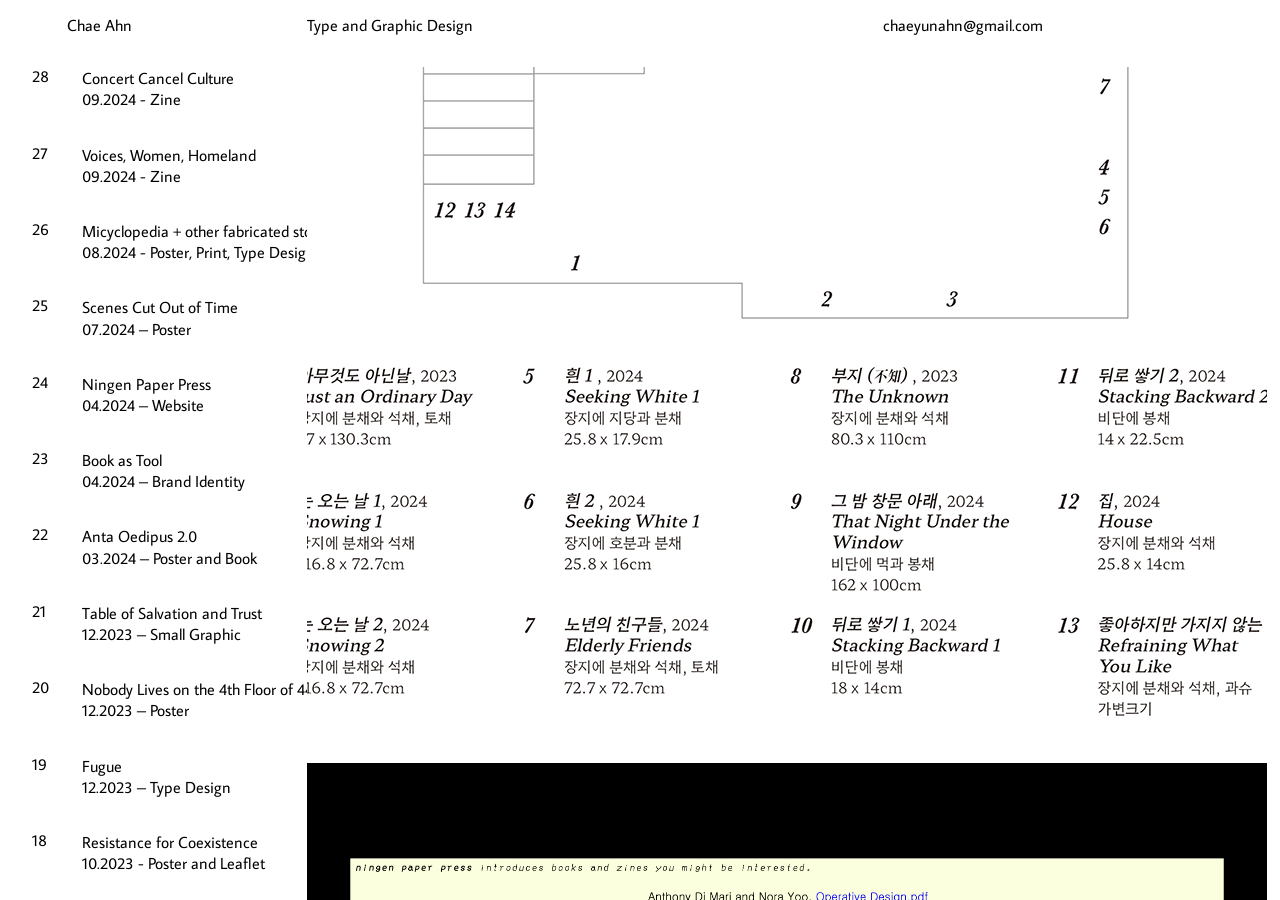
==== commit b5b05747: "Update index.html" ====
--- a/index.html
+++ b/index.html
@@ -25,6 +25,75 @@
             <div class="content-div">
                 <div class="list-container">
                     <ul class="list-ul" id="workList">
+                         <!-- ---Project-28--- -->
+                <li id="work-28" style="display: flex;">
+                    <div class="first-column" id="workNumber">28</div>
+                    <div class="second-column" id="workTitle"><a href="#slide-28">
+                            <details>
+                                <summary>
+                                    <table>
+                                        <tr>
+                                            <td class="title">Concert Cancel Culture</td>
+                                        </tr>
+                                        <tr>
+                                            <td class="date">09.2024 - Zine</td>
+                                        </tr>
+                                    </table>
+                                </summary>
+                                <p class="info">Zine published at Ningen Paper Press, 2024.</p>
+                                <p class="client">Collaborative project with Ganghyeon Paeg</p>
+                                <p class="format">Format: 110x210mm</p>
+                            </details>
+                        </a>
+                    </div>
+                </li>
+
+                <!-- ---Project-27--- -->
+                <li id="work-27" style="display: flex;">
+                    <div class="first-column" id="workNumber">27</div>
+                    <div class="second-column" id="workTitle"><a href="#slide-27">
+                            <details>
+                                <summary>
+                                    <table>
+                                        <tr>
+                                            <td class="title">Voices, Women, Homeland</td>
+                                        </tr>
+                                        <tr>
+                                            <td class="date">09.2024 - Zine</td>
+                                        </tr>
+                                    </table>
+                                </summary>
+                                <p class="info">Self published music zine, 2024.</p>
+                                <p class="client">Self-intiated Work</p>
+                                <p class="format">Format: 105x148mm</p>
+                            </details>
+                        </a>
+                    </div>
+                </li>
+
+
+                 <!-- ---Project-26--- -->
+                <li id="work-26" style="display: flex;">
+                    <div class="first-column" id="workNumber">26</div>
+                    <div class="second-column" id="workTitle"><a href="#slide-26">
+                            <details>
+                                <summary>
+                                    <table>
+                                        <tr>
+                                            <td class="title">Micyclopedia + other fabricated stories</td>
+                                        </tr>
+                                        <tr>
+                                            <td class="date">08.2024 - Poster, Print, Type Design</td>
+                                        </tr>
+                                    </table>
+                                </summary>
+                                <p class="info">Poster and Book for the exhibition Micyclopedia, 2024.</p>
+                                <p class="client">Commission project for Mi Pak</p>
+                                <p class="format">Format: 148x210 mm</p>
+                            </details>
+                        </a>
+                    </div>
+                </li>
                         <!-- ---Project-25--- -->
                         <li id="work-25" style="display: flex;">
                             <div class="first-column" id="workNumber">25</div>
--- a/style.css
+++ b/style.css
@@ -32,7 +32,7 @@
 }
 
 .right-scroll-container {
-    width: 80vw;
+    width: 76vw;
     height: 100vh;
     overflow-y: scroll;
 }
@@ -153,28 +153,41 @@
         line-height: 1.2;
     }
 
-    .left-scroll-container {
-        overflow-x: hidden;
+.content-div .list-container{
+    display: none;
+}
+
+    .content-div .imgView{
+        height: 1rem;
+        display: none;
+    }
+
+
+    .header-div{
+        width: 100%;
+    }
+
+    .first-column{
+        display: none;
+    }
+
+    .second-column{
+        margin-left: 2rem;
+    }
+
+    .fourth-column{
+        margin-right: 2rem;
+    }
+
+
+    #imgView{
+        margin-right: 2rem;
+        margin-left: 2rem;
+        width: 100%;
     }
 
     .slideshow-container img {
-        width: 24rem;
-    }
-
-    #description {
-        width: 12rem;
-        overflow: auto;
-        font-size: .6rem;
-        margin-bottom: .6rem;
-        line-height: .9rem;
-    }
-
-    #description a {
-        font-size: .6rem;
-    }
-
-    .left-scroll-container {
-        width: 40vw;
+        width: 100%;
     }
 
 }
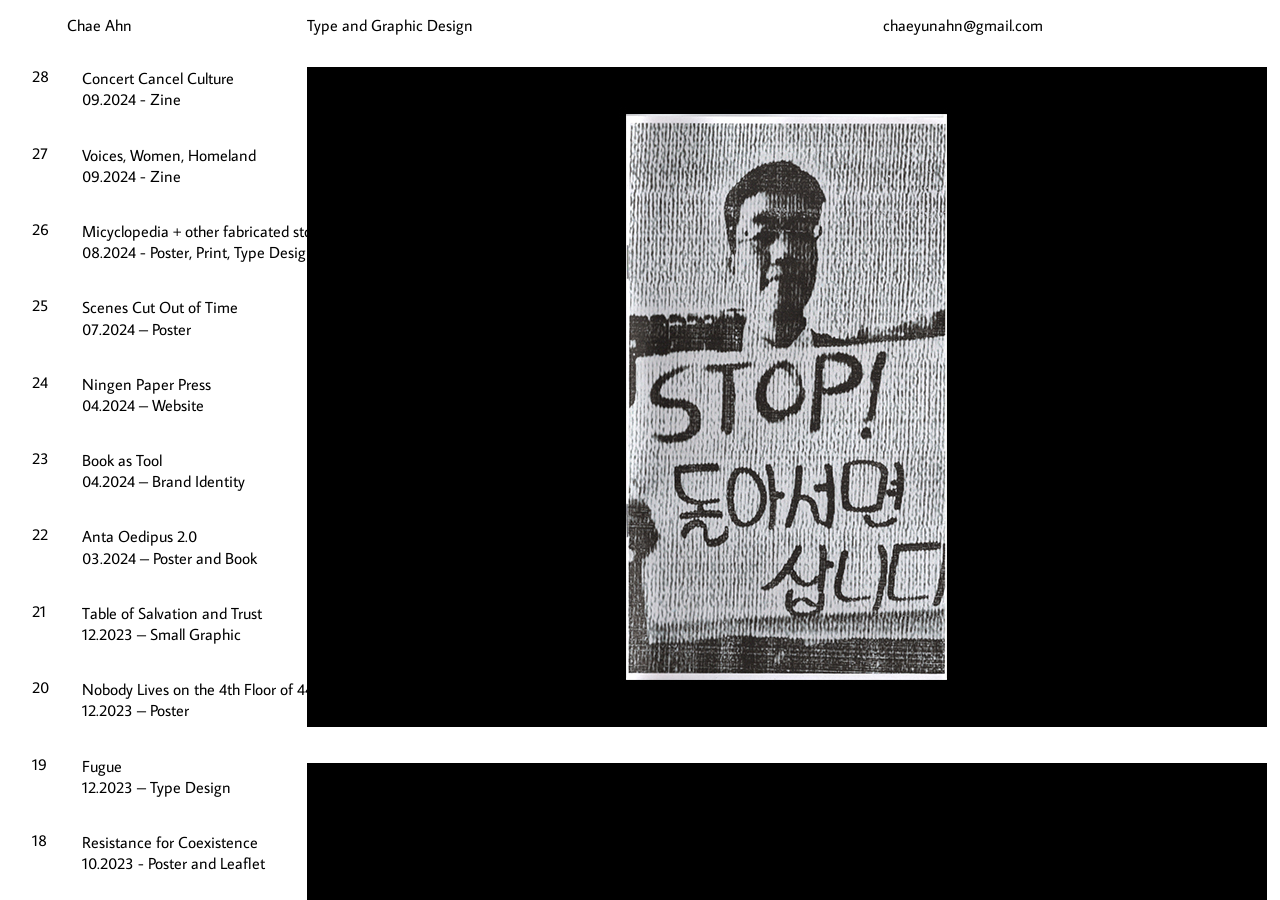
==== commit 597d3c2b: "Update index.html" ====
--- a/index.html
+++ b/index.html
@@ -685,6 +685,32 @@
             <!-- ----IMG WORK--- -->
             <div class="content-div">
                 <div id="imgView">
+               <!-- ---Project-25--- -->
+            <div class="slideshow-container" id="slide-28">
+                <div class="slide-28"><img src="img/work-28/1.jpg" onclick="plusSlides(1, 27)"></div>
+                <div class="slide-28"><img src="img/work-28/2.jpg" onclick="plusSlides(1, 27)"></div>
+                <div class="slide-28"><img src="img/work-28/3.jpg" onclick="plusSlides(1, 27)"></div>
+                <div class="slide-28"><img src="img/work-28/4.jpg" onclick="plusSlides(1, 27)"></div>
+                <div class="slide-28"><img src="img/work-28/5.jpg" onclick="plusSlides(1, 27)"></div>
+                <div class="slide-28"><img src="img/work-28/6.jpg" onclick="plusSlides(1, 27)"></div>
+            </div>
+               <!-- ---Project-25--- -->
+            <div class="slideshow-container" id="slide-27">
+                <div class="slide-27"><img src="img/work-27/1.jpg" onclick="plusSlides(1, 26)"></div>
+                <div class="slide-27"><img src="img/work-27/2.jpg" onclick="plusSlides(1, 26)"></div>
+                <div class="slide-27"><img src="img/work-27/3.jpg" onclick="plusSlides(1, 26)"></div>
+                <div class="slide-27"><img src="img/work-27/4.jpg" onclick="plusSlides(1, 26)"></div>
+                <div class="slide-27"><img src="img/work-27/5.jpg" onclick="plusSlides(1, 26)"></div>
+            </div>
+               <!-- ---Project-26--- -->
+            <div class="slideshow-container" id="slide-26">
+                <div class="slide-26"><img src="img/work-26/01.jpg" onclick="plusSlides(1, 25)"></div>
+                <div class="slide-26"><img src="img/work-26/02.jpg" onclick="plusSlides(1, 25)"></div>
+                <div class="slide-26"><img src="img/work-26/03.jpg" onclick="plusSlides(1, 25)"></div>
+                <div class="slide-26"><img src="img/work-26/04.jpg" onclick="plusSlides(1, 25)"></div>
+                <div class="slide-26"><img src="img/work-26/05.jpg" onclick="plusSlides(1, 25)"></div>
+                <div class="slide-26"><img src="img/work-26/06.jpg" onclick="plusSlides(1, 25)"></div>
+            </div>
                     <!-- ---Project-25--- -->
                     <div class="slideshow-container" id="slide-25">
                         <div class="slide-25"><img src="img/work-25/01.jpg" onclick="plusSlides(1, 24)"></div>
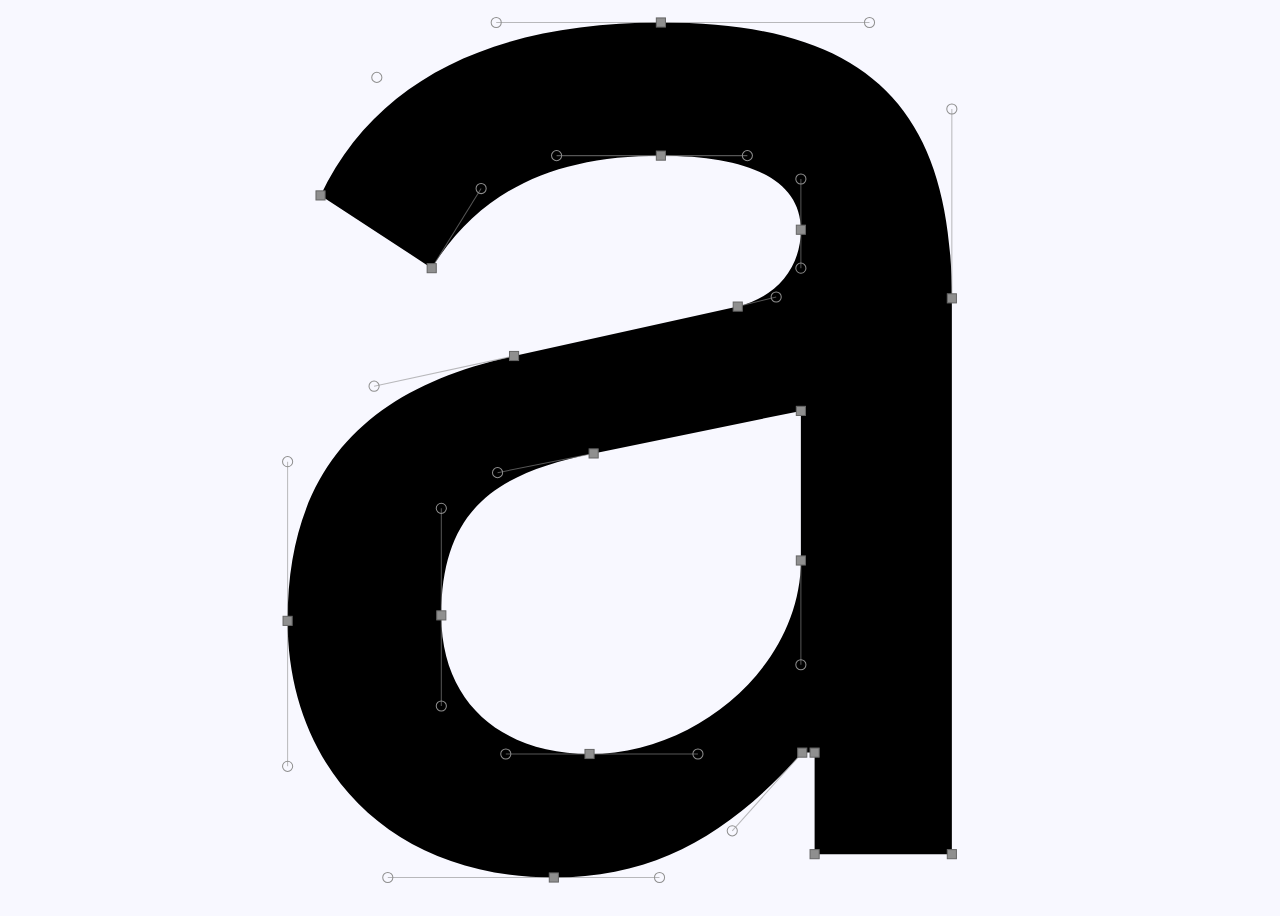
==== commit b72a2cab: "Trigger GitHub Pages rebuild The last automatic Pages deployment run was stuck on an earlier commit " ====
--- a/index.html
+++ b/index.html
@@ -1,878 +1,25 @@
-<!DOCTYPE html>
+<!doctype html>
 <html lang="en">
+  <head>
+    <meta charset="UTF-8" />
+    <meta name="viewport" content="width=device-width, initial-scale=1.0" />
+    <title>Chae Ahn</title>
+    <link rel="stylesheet" href="css/font-face.css" />
+    <link rel="stylesheet" href="css/global.css" />
+  </head>
+  <body class="home">
+    <!-- ============ HEADER: SITE NAV ============ -->
+    <div id="header-placeholder"></div>
+    <script src="/js/include-header.js"></script>
 
-<head>
-    <meta charset="UTF-8">
-    <meta name="viewport" content="width=device-width, initial-scale=1.0">
-    <title>Chae Ahn</title>
-    <link rel="icon" type="image/profile" href="img/favicon.ico">
-    <link rel="preconnect" href="https://fonts.googleapis.com">
-    <link rel="preconnect" href="https://fonts.gstatic.com" crossorigin>
-    <link href="https://fonts.googleapis.com/css2?family=Average+Sans&family=Source+Sans+3:ital,wght@0,200..900;1,200..900&display=swap" rel="stylesheet">
-    <link rel="stylesheet" href="style.css">
-</head>
+    <!-- ============ MAIN CONTENT: interactive hero glyph ============ -->
+    <main class="content">
+      <div class="hero__editor">
+        <svg id="canvas"></svg>
+      </div>
+    </main>
 
-<body>
-    <content>
-        <!-- ----LEFT SCROLL CONTAINER--- -->
-        <div class="left-scroll-container">
-            <!-- ---HEADER--- -->
-            <div class="header-div" id="headView" style="display: flex;">
-                <div class="first-column"></div>
-                <div class="second-column" id="myName"><a href="#about">Chae Ahn</a></div>
-            </div>
-            <!-- ----WORK LIST--- -->
-            <div class="content-div">
-                <div class="list-container">
-                    <ul class="list-ul" id="workList">
-                         <!-- ---Project-28--- -->
-                <li id="work-28" style="display: flex;">
-                    <div class="first-column" id="workNumber">28</div>
-                    <div class="second-column" id="workTitle"><a href="#slide-28">
-                            <details>
-                                <summary>
-                                    <table>
-                                        <tr>
-                                            <td class="title">Concert Cancel Culture</td>
-                                        </tr>
-                                        <tr>
-                                            <td class="date">09.2024 - Zine</td>
-                                        </tr>
-                                    </table>
-                                </summary>
-                                <p class="info">Zine published at Ningen Paper Press, 2024.</p>
-                                <p class="client">Collaborative project with Ganghyeon Paeg</p>
-                                <p class="format">Format: 110x210mm</p>
-                            </details>
-                        </a>
-                    </div>
-                </li>
+    <script src="js/script.js"></script>
+  </body>
+</html>
 
-                <!-- ---Project-27--- -->
-                <li id="work-27" style="display: flex;">
-                    <div class="first-column" id="workNumber">27</div>
-                    <div class="second-column" id="workTitle"><a href="#slide-27">
-                            <details>
-                                <summary>
-                                    <table>
-                                        <tr>
-                                            <td class="title">Voices, Women, Homeland</td>
-                                        </tr>
-                                        <tr>
-                                            <td class="date">09.2024 - Zine</td>
-                                        </tr>
-                                    </table>
-                                </summary>
-                                <p class="info">Self published music zine, 2024.</p>
-                                <p class="client">Self-intiated Work</p>
-                                <p class="format">Format: 105x148mm</p>
-                            </details>
-                        </a>
-                    </div>
-                </li>
-
-
-                 <!-- ---Project-26--- -->
-                <li id="work-26" style="display: flex;">
-                    <div class="first-column" id="workNumber">26</div>
-                    <div class="second-column" id="workTitle"><a href="#slide-26">
-                            <details>
-                                <summary>
-                                    <table>
-                                        <tr>
-                                            <td class="title">Micyclopedia + other fabricated stories</td>
-                                        </tr>
-                                        <tr>
-                                            <td class="date">08.2024 - Poster, Print, Type Design</td>
-                                        </tr>
-                                    </table>
-                                </summary>
-                                <p class="info">Poster and Book for the exhibition Micyclopedia, 2024.</p>
-                                <p class="client">Commission project for Mi Pak</p>
-                                <p class="format">Format: 148x210 mm</p>
-                            </details>
-                        </a>
-                    </div>
-                </li>
-                        <!-- ---Project-25--- -->
-                        <li id="work-25" style="display: flex;">
-                            <div class="first-column" id="workNumber">25</div>
-                            <div class="second-column" id="workTitle"><a href="#slide-25">
-                                    <details>
-                                        <summary>
-                                            <table>
-                                                <tr>
-                                                    <td class="title">Scenes Cut Out of Time</td>
-                                                </tr>
-                                                <tr>
-                                                    <td class="date">07.2024 – Poster</td>
-                                                </tr>
-                                            </table>
-                                        </summary>
-                                        <p class="info">Poster for the exhibition Scenes Cut Out of Time, 2024.</p>
-                                        <p class="client">Commission project for Jaehee Kim</p>
-                                        <p class="format">Format: 420x594mm</p>
-                                    </details>
-                                </a>
-                            </div>
-                        </li>
-                        <!-- ---Project-24--- -->
-                        <li id="work-24" style="display: flex;">
-                            <div class="first-column" id="workNumber">24</div>
-                            <div class="second-column" id="workTitle"><a href="#slide-24">
-                                    <details>
-                                        <summary>
-                                            <table>
-                                                <tr>
-                                                    <td class="title">Ningen Paper Press</td>
-                                                </tr>
-                                                <tr>
-                                                    <td class="date">04.2024 – Website</td>
-                                                </tr>
-                                            </table>
-                                        </summary>
-                                        <p class="info">Web Development for Ningen Paper Press, 2024.</p>
-                                        <p class="client">Collaborative project. Design by Ganghyeon Paeg.</p>
-                                        <p class="format">Format: Desktop and Mobile</p>
-                                    </details>
-                                </a>
-                            </div>
-                        </li>
-                        <!-- ---Project-23--- -->
-                        <li id="work-23" style="display: flex;">
-                            <div class="first-column" id="workNumber">23</div>
-                            <div class="second-column" id="workTitle"><a href="#slide-23">
-                                    <details>
-                                        <summary>
-                                            <table>
-                                                <tr>
-                                                    <td class="title">Book as Tool</td>
-                                                </tr>
-                                                <tr>
-                                                    <td class="date">04.2024 – Brand Identity</td>
-                                                </tr>
-                                            </table>
-                                        </summary>
-                                        <p class="info">Brand Identity for Independent Workshop, Book as Tool, 2023.</p>
-                                        <p class="client">Self-initiated Work</p>
-                                        <p class="format">Format: 1080x1080px</p>
-                                    </details>
-                                </a>
-                            </div>
-                        </li>
-                        <!-- ---Project-22--- -->
-                        <li id="work-22" style="display: flex;">
-                            <div class="first-column" id="workNumber">22</div>
-                            <div class="second-column" id="workTitle"><a href="#slide-22">
-                                    <details>
-                                        <summary>
-                                            <table>
-                                                <tr>
-                                                    <td class="title">Anta Oedipus 2.0</td>
-                                                </tr>
-                                                <tr>
-                                                    <td class="date">03.2024 – Poster and Book</td>
-                                                </tr>
-                                            </table>
-                                        </summary>
-                                        <p class="info">Poster and Scriptbook for theatrical play Anta Oedpius: Hit or Run, 2024.</p>
-                                        <p class="client">Commission project for Sarah Ryu</p>
-                                        <p class="format">Format: Poster - 420x594mm, Book - 134x210mm</p>
-                                    </details>
-                                </a>
-                            </div>
-                        </li>
-                        <!-- ---Project-21--- -->
-                        <li id="work-21" style="display: flex;">
-                            <div class="first-column" id="workNumber">21</div>
-                            <div class="second-column" id="workTitle"><a href="#slide-21">
-                                    <details>
-                                        <summary>
-                                            <table>
-                                                <tr>
-                                                    <td class="title">Table of Salvation and Trust</td>
-                                                </tr>
-                                                <tr>
-                                                    <td class="date">12.2023 – Small Graphic</td>
-                                                </tr>
-                                            </table>
-                                        </summary>
-                                        <p class="info">Poster for the workshop, 2023.</p>
-                                        <p class="client">Commission project for Heejo Kim</p>
-                                        <p class="format">Format: 270x420mm</p>
-                                    </details>
-                                </a>
-                            </div>
-                        </li>
-                        <!-- ---Project-20--- -->
-                        <li id="work-20" style="display: flex;">
-                            <div class="first-column" id="workNumber">20</div>
-                            <div class="second-column" id="workTitle"><a href="#slide-20">
-                                    <details>
-                                        <summary>
-                                            <table>
-                                                <tr>
-                                                    <td class="title">Nobody Lives on the 4th Floor of 44th Street</td>
-                                                </tr>
-                                                <tr>
-                                                    <td class="date">12.2023 – Poster</td>
-                                                </tr>
-                                            </table>
-                                        </summary>
-                                        <p class="info">Poster for the exhibition, 2023.</p>
-                                        <p class="client">Commission project for Heejo Kim</p>
-                                        <p class="format">Format: 420x594mm</p>
-                                    </details>
-                                </a>
-                            </div>
-                        </li>
-                        <!-- ---Project-19--- -->
-                        <li id="work-19" style="display: flex;">
-                            <div class="first-column" id="workNumber">19</div>
-                            <div class="second-column" id="workTitle"><a href="#slide-19">
-                                    <details>
-                                        <summary>
-                                            <table>
-                                                <tr>
-                                                    <td class="title">Fugue</td>
-                                                </tr>
-                                                <tr>
-                                                    <td class="date">12.2023 – Type Design</td>
-                                                </tr>
-                                            </table>
-                                        </summary>
-                                        <p class="info">Type Design inspired by Classical Italian Tempo</p>
-                                        <p class="client">Self-initiated Work. Typeface release in 2025.</p>
-                                        <p class="format">Style: 1, Latin</p>
-                                    </details>
-                                </a>
-                            </div>
-                        </li>
-                        <!-- ---Project-18--- -->
-                        <li id="work-18" style="display: flex;">
-                            <div class="first-column" id="workNumber">18</div>
-                            <div class="second-column" id="workTitle"><a href="#slide-18">
-                                    <details>
-                                        <summary>
-                                            <table>
-                                                <tr>
-                                                    <td class="title">Resistance for Coexistence</td>
-                                                </tr>
-                                                <tr>
-                                                    <td class="date">10.2023 - Poster and Leaflet</td>
-                                                </tr>
-                                            </table>
-                                        </summary>
-                                        <p class="info">Poster for the exhibition, 2023.</p>
-                                        <p class="client">Commission project for Annpaak Space</p>
-                                        <p class="format">Format: 420x594mm</p>
-                                    </details>
-                                </a>
-                            </div>
-                        </li>
-                        <!-- ---Project-17--- -->
-                        <li id="work-17" style="display: flex;">
-                            <div class="first-column" id="workNumber">17</div>
-                            <div class="second-column" id="workTitle"><a href="#slide-17">
-                                    <details>
-                                        <summary>
-                                            <table>
-                                                <tr>
-                                                    <td class="title">Spine Reading</td>
-                                                </tr>
-                                                <tr>
-                                                    <td class="date">11.2023 – Writing, Installed Works</td>
-                                                </tr>
-                                            </table>
-                                        </summary>
-                                        <p class="info">Booklet and bookmark for the exhibition The Book on the Bookshelf</p>
-                                        <p class="client">Work for the group exhibition at whatreallymatters, 2023.</p>
-                                        <p class="format">Format: Booklet - A5 / Bookmark - 72x186mm</p>
-                                    </details>
-                                </a>
-                            </div>
-                        </li>
-                        <!-- ---Project-16--- -->
-                        <li id="work-16" style="display: flex;">
-                            <div class="first-column" id="workNumber">16</div>
-                            <div class="second-column" id="workTitle"><a href="#slide-16">
-                                    <details>
-                                        <summary>
-                                            <table>
-                                                <tr>
-                                                    <td class="title">Common Awakening</td>
-                                                </tr>
-                                                <tr>
-                                                    <td class="date">10.2023 – Lettering</td>
-                                                </tr>
-                                            </table>
-                                        </summary>
-                                        <p class="info">Type Design</p>
-                                        <p class="client">Self-initiated Work</p>
-                                        <p class="format">Format: Size Varies</p>
-                                    </details>
-                                </a>
-                            </div>
-                        </li>
-                        <!-- ---Project-15--- -->
-                        <li id="work-15" style="display: flex;">
-                            <div class="first-column" id="workNumber">15</div>
-                            <div class="second-column" id="workTitle"><a href="#slide-15">
-                                    <details>
-                                        <summary>
-                                            <table>
-                                                <tr>
-                                                    <td class="title">Blue Giant</td>
-                                                </tr>
-                                                <tr>
-                                                    <td class="date">08.2023 – Identity Design</td>
-                                                </tr>
-                                            </table>
-                                        </summary>
-                                        <p class="info">Brand Identity for Animation Studio, Blue Giant, 2023.</p>
-                                        <p class="client">Commission project for Gyeongmu Noh, Blue Giant</p>
-                                        <p class="format">Format: 38 pages of Brand Guideline</p>
-                                    </details>
-                                </a>
-                            </div>
-                        </li>
-                        <!-- ---Project-14--- -->
-                        <li id="work-14" style="display: flex;">
-                            <div class="first-column" id="workNumber">14</div>
-                            <div class="second-column" id="workTitle"><a href="#slide-14">
-                                    <details>
-                                        <summary>
-                                            <table>
-                                                <tr>
-                                                    <td class="title">Totem</td>
-                                                </tr>
-                                                <tr>
-                                                    <td class="date">07.2023 – Type Design</td>
-                                                </tr>
-                                            </table>
-                                        </summary>
-                                        <p class="info">Type Design insipred by Mallang's Forest. Typeface release in 2025</p>
-                                        <p class="client">Self-initiated Work</p>
-                                        <p class="format">Format: Size Varies</p>
-                                    </details>
-                                </a>
-                            </div>
-                        </li>
-                        <!-- ---Project-13--- -->
-                        <li id="work-13" style="display: flex;">
-                            <div class="first-column" id="workNumber">13</div>
-                            <div class="second-column" id="workTitle"><a href="#slide-13">
-                                    <details>
-                                        <summary>
-                                            <table>
-                                                <tr>
-                                                    <td class="title">Steffano Studio (Pseudo)</td>
-                                                </tr>
-                                                <tr>
-                                                    <td class="date">12.2023 – Identity Design</td>
-                                                </tr>
-                                            </table>
-                                        </summary>
-                                        <p class="info">Identity Design for pseudo studio</p>
-                                        <p class="client">Self-initiated Work, Ceramic Artwork by Kang Ryu</p>
-                                        <p class="format">Format: Size Varies</p>
-                                    </details>
-                                </a>
-                            </div>
-                        </li>
-                        <!-- ---Project-12--- -->
-                        <li id="work-12" style="display: flex;">
-                            <div class="first-column" id="workNumber">12</div>
-                            <div class="second-column" id="workTitle"><a href="#slide-12">
-                                    <details>
-                                        <summary>
-                                            <table>
-                                                <tr>
-                                                    <td class="title">Tura</td>
-                                                </tr>
-                                                <tr>
-                                                    <td class="date">07.2023 – Type Design</td>
-                                                </tr>
-                                            </table>
-                                        </summary>
-                                        <p class="info">Typeface release in 2025</p>
-                                        <p class="client">Self-initiated Work</p>
-                                        <p class="format">Styles: 1, Korean, Latin</p>
-                                    </details>
-                                </a>
-                            </div>
-                        </li>
-                        <!-- ---Project-11--- -->
-                        <li id="work-11" style="display: flex;">
-                            <div class="first-column" id="workNumber">11</div>
-                            <div class="second-column" id="workTitle"><a href="#slide-11">
-                                    <details>
-                                        <summary>
-                                            <table>
-                                                <tr>
-                                                    <td class="title">Linear</td>
-                                                </tr>
-                                                <tr>
-                                                    <td class="date">07.2023 – Type Design</td>
-                                                </tr>
-                                            </table>
-                                        </summary>
-                                        <p class="info">Typeface release in 2025</p>
-                                        <p class="client">Self-initiated Work</p>
-                                        <p class="format">Styles: 1, Korean, Latin</p>
-                                    </details>
-                                </a>
-                            </div>
-                        </li>
-                        <!-- ---Project-10--- -->
-                        <li id="work-10" style="display: flex;">
-                            <div class="first-column" id="workNumber">10</div>
-                            <div class="second-column" id="workTitle"><a href="#slide-10">
-                                    <details>
-                                        <summary>
-                                            <table>
-                                                <tr>
-                                                    <td class="title">Deduct</td>
-                                                </tr>
-                                                <tr>
-                                                    <td class="date">07.2023 – Type Design</td>
-                                                </tr>
-                                            </table>
-                                        </summary>
-                                        <p class="info">Typeface release in 2025</p>
-                                        <p class="client">Self-initiated Work</p>
-                                        <p class="format">Styles: 3, Latin</p>
-                                    </details>
-                                </a>
-                            </div>
-                        </li>
-                        <!-- ---Project-9--- -->
-                        <li id="work-9" style="display: flex;">
-                            <div class="first-column" id="workNumber">9</div>
-                            <div class="second-column" id="workTitle"><a href="#slide-9">
-                                    <details>
-                                        <summary>
-                                            <table>
-                                                <tr>
-                                                    <td class="title">Mallang's Forest</td>
-                                                </tr>
-                                                <tr>
-                                                    <td class="date">06.2023 – Poster</td>
-                                                </tr>
-                                            </table>
-                                        </summary>
-                                        <p class="info">Poster for the exhibition Mallang's Forest, 2023.</p>
-                                        <p class="client">Commission project for Kang Ryu</p>
-                                        <p class="format">Format: 420x594mm</p>
-                                    </details>
-                                </a>
-                            </div>
-                        </li>
-                        <!-- ---Project-8--- -->
-                        <li id="work-8" style="display: flex;">
-                            <div class="first-column" id="workNumber">8</div>
-                            <div class="second-column" id="workTitle"><a href="#slide-8">
-                                    <details>
-                                        <summary>
-                                            <table>
-                                                <tr>
-                                                    <td class="title">A Perfect Guide on Building an Upper Middle Class Family</td>
-                                                </tr>
-                                                <tr>
-                                                    <td class="date">05.2023 – Poster</td>
-                                                </tr>
-                                            </table>
-                                        </summary>
-                                        <p class="info">Poster for the exhibition, 2023. </p>
-                                        <p class="client">Commission project for Heejo Kim</p>
-                                        <p class="format">Format: 1080x1350px</p>
-                                    </details>
-                                </a>
-                            </div>
-                        </li>
-                        <!-- ---Project-7--- -->
-                        <li id="work-7" style="display: flex;">
-                            <div class="first-column" id="workNumber">7</div>
-                            <div class="second-column" id="workTitle"><a href="#slide-7">
-                                    <details>
-                                        <summary>
-                                            <table>
-                                                <tr>
-                                                    <td class="title">Extra Bold Book Club</td>
-                                                </tr>
-                                                <tr>
-                                                    <td class="date">01.2023 – Poster</td>
-                                                </tr>
-                                            </table>
-                                        </summary>
-                                        <p class="info">Poster for Book Club</p>
-                                        <p class="client">Self-initiated Work</p>
-                                        <p class="format">Format: Web - 1350x1350px, Print - 420x594mm</p>
-                                    </details>
-                                </a>
-                            </div>
-                        </li>
-                        <!-- ---Project-6--- -->
-                        <li id="work-6" style="display: flex;">
-                            <div class="first-column" id="workNumber">6</div>
-                            <div class="second-column" id="workTitle"><a href="#slide-6">
-                                    <details>
-                                        <summary>
-                                            <table>
-                                                <tr>
-                                                    <td class="title">Anta Oedipus 1.0</td>
-                                                </tr>
-                                                <tr>
-                                                    <td class="date">02.2023 – Identity and Badge</td>
-                                                </tr>
-                                            </table>
-                                        </summary>
-                                        <p class="info">Identity Design and Film Title for theatrical play, Anta Oedpius: Hit or Run, 2023.</p>
-                                        <p class="client">Commission project for Sarah Ryu</p>
-                                        <p class="format">Format: Badge - diameter 25mm</p>
-                                    </details>
-                                </a>
-                            </div>
-                        </li>
-                        <!-- ---Project-5--- -->
-                        <li id="work-5" style="display: flex;">
-                            <div class="first-column" id="workNumber">5</div>
-                            <div class="second-column" id="workTitle"><a href="#slide-5">
-                                    <details>
-                                        <summary>
-                                            <table>
-                                                <tr>
-                                                    <td class="title">Post Morandi</td>
-                                                </tr>
-                                                <tr>
-                                                    <td class="date">01.2023 – Book</td>
-                                                </tr>
-                                            </table>
-                                        </summary>
-                                        <p class="info">Catalogue Design for the exhibition Post Morandi</p>
-                                        <p class="client">Commission project for Heejoo Eom, AnnPaak Space. Artwork by Heejoo Eom, Photograph by Jaewoo An</p>
-                                        <p class="format">Format: 130x184mm, Offset Print</p>
-                                    </details>
-                                </a>
-                            </div>
-                        </li>
-                        <!-- ---Project-4--- -->
-                        <li id="work-4" style="display: flex;">
-                            <div class="first-column" id="workNumber">4</div>
-                            <div class="second-column" id="workTitle"><a href="#slide-4">
-                                    <details>
-                                        <summary>
-                                            <table>
-                                                <tr>
-                                                    <td class="title">Spectrum</td>
-                                                </tr>
-                                                <tr>
-                                                    <td class="date">11.2022 – Poster</td>
-                                                </tr>
-                                            </table>
-                                        </summary>
-                                        <p class="info">Poster for the exhibition Vibrating Birds and Handwritten Letter</p>
-                                        <p class="client">Work for Korean Society of Typography Exhibition 16, 2022.</p>
-                                        <p class="format">Format: 3840x2160px</p>
-                                    </details>
-                                </a>
-                            </div>
-                        </li>
-                        <!-- ---Project-3--- -->
-                        <li id="work-3" style="display: flex;">
-                            <div class="first-column" id="workNumber">3</div>
-                            <div class="second-column" id="workTitle"><a href="#slide-3">
-                                    <details>
-                                        <summary>
-                                            <table>
-                                                <tr>
-                                                    <td class="title">Artificial Friend OS</td>
-                                                </tr>
-                                                <tr>
-                                                    <td class="date">10.2022 – Poster</td>
-                                                </tr>
-                                            </table>
-                                        </summary>
-                                        <p class="info">Poster for the exhibition Aritificial Friend OS</p>
-                                        <p class="client">Commission project for Solmon Lim</p>
-                                        <p class="format">Format: 594x840mm</p>
-                                    </details>
-                                </a>
-                            </div>
-                        </li>
-                        <!-- ---Project-2--- -->
-                        <li id="work-2" style="display: flex;">
-                            <div class="first-column" id="workNumber">2</div>
-                            <div class="second-column" id="workTitle"><a href="#slide-2">
-                                    <details>
-                                        <summary>
-                                            <table>
-                                                <tr>
-                                                    <td class="title">Micro</td>
-                                                </tr>
-                                                <tr>
-                                                    <td class="date">07.2021 – Poster</td>
-                                                </tr>
-                                            </table>
-                                        </summary>
-                                        <p class="info">Typographical Poster</p>
-                                        <p class="client">Self-initiated Work</p>
-                                        <p class="format">Format: 420x594mm</p>
-                                    </details>
-                                </a>
-                            </div>
-                        </li>
-                        <!-- ---Project-1--- -->
-                        <li id="work-1" style="display: flex;">
-                            <div class="first-column" id="workNumber">1</div>
-                            <div class="second-column" id="workTitle"><a href="#slide-1">
-                                    <details>
-                                        <summary>
-                                            <table>
-                                                <tr>
-                                                    <td class="title">Crema</td>
-                                                </tr>
-                                                <tr>
-                                                    <td class="date">12.2020 – Poster</td>
-                                                </tr>
-                                            </table>
-                                        </summary>
-                                        <p class="info">Typographical Poster inspired by coffee</p>
-                                        <p class="client">Self-initiated Work</p>
-                                        <p class="format">Format: 420x594mm</p>
-                                    </details>
-                                </a>
-                            </div>
-                        </li>
-                        <!-- ---ABOUT--- -->
-                        <li id="about">
-                            <div class="second-column" id="title">About</div>
-                            <div class="second-column" id="description">Chae Ahn is a graphic designer based in Seoul. She has completed multiple projects on typography, identity and web development. She prefers cohesive details rather than macroscopic ones. Likes to disassemble and reconstruct diagrams, images, and texts in graphic design.</div>
-                            <div class="second-column" id="description">안채연은 서울에서 활동하는 그래픽 디자이너이다. 2022년부터 전시 아이덴티티와 레터링 작업을 해왔으며 타이포그래피와 웹사이트 디자인과 개발을 한다. 거시적인 것보다는 응집된 디테일을 좋아하는 편이다. 뜯어보고 조립하고 싶은 이미지나 다이어그램을 만날 때 작업한다. </div>
-                            <div class="second-column" id="title">Contact</div>
-                            <div class="second-column" id="description">Chae Yun Ahn<br>
-                                <a href="mailto:chaeyunahn@gmail.com">Email&emsp; chaeyunahn@gmail.com</a><br>
-                                <a href="www.instagram.com/chaeyunahn">IG&emsp;&emsp; @chaeyunahn</a><br>
-                                <a href="">TEL&emsp; +82 10 2987 0308</a>
-                            </div>
-                            <div class="second-column" id="title">Exhibitions</div>
-                            <div class="second-column" id="description">
-                                <a href="http://wrmatters.kr/project/exhibition/16369/" target="_blank">— From the Book of the Bookshelf, 2023</a><br>
-                                <a href="http://www.k-s-t.org/vibrating-birds-and-handwritten-letter/" target="_blank">— Vibrating Birds and Handwritten Letter, Korean Society of Typography, 2022</a><br>
-                                <a href="http://orgd.org/2022/exhibition2/index.html" target="_blank">— Open Recent Graphic Design 2022 - Elevator Pitch, 2022</a><br>
-                                <a>— 인공친구OS, Artificial Friend OS, 2022</a>
-                            </div>
-                            <div class="second-column" id="title">Clients</div>
-                            <div class="second-column" id="description">Galleries and Art spaces (Annpaak Space, whatreallymatters, Yeonhui Art Center), Independent Studios (Froggy Office, Sanhani Technology, Nine Birds Press, Blue Giant), Artists (Kim Heejo, Mi Pak, Solmon Lim, Hani Kim, Kang Ryu, Pilgyun Jeong)
-                            </div>
-                            <div class="second-column" id="title">Education</div>
-                            <div class="second-column" id="description">BFA / Product Design, Hongik Universtiy / 2015-2020
-                            </div>
-                            <div class="second-column" id="title">Credits</div>
-                            <div class="second-column" id="description">Design Chae Ahn<br>Programming Chae Ahn<br>© 2024 Chae Yun Ahn</div>
-                        </li>
-                    </ul>
-                </div>
-            </div>
-        </div>
-        <!-- ---RIGHT SCROLL CONTAINER--- -->
-        <div class="right-scroll-container">
-            <!-- ---HEADER--- -->
-            <div class="header-div" id="headView" style="display: flex;">
-                <div class="third-column" id="designField">Type and Graphic Design</div>
-                <div class="fourth-column" id="mailLink"><a href="mailto:chaeyunahn@gmail.com">chaeyunahn@gmail.com</a></div>
-            </div>
-            <!-- ----IMG WORK--- -->
-            <div class="content-div">
-                <div id="imgView">
-               <!-- ---Project-25--- -->
-            <div class="slideshow-container" id="slide-28">
-                <div class="slide-28"><img src="img/work-28/1.jpg" onclick="plusSlides(1, 27)"></div>
-                <div class="slide-28"><img src="img/work-28/2.jpg" onclick="plusSlides(1, 27)"></div>
-                <div class="slide-28"><img src="img/work-28/3.jpg" onclick="plusSlides(1, 27)"></div>
-                <div class="slide-28"><img src="img/work-28/4.jpg" onclick="plusSlides(1, 27)"></div>
-                <div class="slide-28"><img src="img/work-28/5.jpg" onclick="plusSlides(1, 27)"></div>
-                <div class="slide-28"><img src="img/work-28/6.jpg" onclick="plusSlides(1, 27)"></div>
-            </div>
-               <!-- ---Project-25--- -->
-            <div class="slideshow-container" id="slide-27">
-                <div class="slide-27"><img src="img/work-27/1.jpg" onclick="plusSlides(1, 26)"></div>
-                <div class="slide-27"><img src="img/work-27/2.jpg" onclick="plusSlides(1, 26)"></div>
-                <div class="slide-27"><img src="img/work-27/3.jpg" onclick="plusSlides(1, 26)"></div>
-                <div class="slide-27"><img src="img/work-27/4.jpg" onclick="plusSlides(1, 26)"></div>
-                <div class="slide-27"><img src="img/work-27/5.jpg" onclick="plusSlides(1, 26)"></div>
-            </div>
-               <!-- ---Project-26--- -->
-            <div class="slideshow-container" id="slide-26">
-                <div class="slide-26"><img src="img/work-26/01.jpg" onclick="plusSlides(1, 25)"></div>
-                <div class="slide-26"><img src="img/work-26/02.jpg" onclick="plusSlides(1, 25)"></div>
-                <div class="slide-26"><img src="img/work-26/03.jpg" onclick="plusSlides(1, 25)"></div>
-                <div class="slide-26"><img src="img/work-26/04.jpg" onclick="plusSlides(1, 25)"></div>
-                <div class="slide-26"><img src="img/work-26/05.jpg" onclick="plusSlides(1, 25)"></div>
-                <div class="slide-26"><img src="img/work-26/06.jpg" onclick="plusSlides(1, 25)"></div>
-            </div>
-                    <!-- ---Project-25--- -->
-                    <div class="slideshow-container" id="slide-25">
-                        <div class="slide-25"><img src="img/work-25/01.jpg" onclick="plusSlides(1, 24)"></div>
-                        <div class="slide-25"><img src="img/work-25/02.jpg" onclick="plusSlides(1, 24)"></div>
-                        <div class="slide-25"><img src="img/work-25/03.jpg" onclick="plusSlides(1, 24)"></div>
-                        <div class="slide-25"><img src="img/work-25/04.jpg" onclick="plusSlides(1, 24)"></div>
-                    </div>
-                    <!-- ---Project-24--- -->
-                    <div class="slideshow-container" id="slide-24">
-                        <div class="slide-24"><img src="img/work-24/01.jpg" onclick="plusSlides(1, 23)"></div>
-                        <div class="slide-24"><img src="img/work-24/02.jpg" onclick="plusSlides(1, 23)"></div>
-                    </div>
-                    <!-- ---Project-23--- -->
-                    <div class="slideshow-container" id="slide-23">
-                        <div class="slide-23"><img src="img/work-23/01.jpg" onclick="plusSlides(1, 22)"></div>
-                        <div class="slide-23"><img src="img/work-23/02.jpg" onclick="plusSlides(1, 22)"></div>
-                        <div class="slide-23"><img src="img/work-23/03.jpg" onclick="plusSlides(1, 22)"></div>
-                        <div class="slide-23"><img src="img/work-23/04.jpg" onclick="plusSlides(1, 22)"></div>
-                        <div class="slide-23"><img src="img/work-23/05.jpg" onclick="plusSlides(1, 22)"></div>
-                        <div class="slide-23"><img src="img/work-23/06.jpg" onclick="plusSlides(1, 22)"></div>
-                    </div>
-                    <!-- ---Project-22--- -->
-                    <div class="slideshow-container" id="slide-22">
-                        <div class="slide-22"><img src="img/work-22/01.jpg" onclick="plusSlides(1, 21)"></div>
-                        <div class="slide-22"><img src="img/work-22/02.jpg" onclick="plusSlides(1, 21)"></div>
-                        <div class="slide-22"><img src="img/work-22/03.jpg" onclick="plusSlides(1, 21)"></div>
-                    </div>
-                    <!-- ---Project-21--- -->
-                    <div class="slideshow-container" id="slide-21">
-                        <div class="slide-21"><img src="img/work-21/01.jpg" onclick="plusSlides(1, 20)"></div>
-                        <div class="slide-21"><img src="img/work-21/02.jpg" onclick="plusSlides(1, 20)"></div>
-                    </div>
-                    <!-- ---Project-20--- -->
-                    <div class="slideshow-container" id="slide-20">
-                        <div class="slide-20"><img src="img/work-20/01.jpg" onclick="plusSlides(1, 19)"></div>
-                        <div class="slide-20"><img src="img/work-20/02.jpg" onclick="plusSlides(1, 19)"></div>
-                        <div class="slide-20"><img src="img/work-20/03.jpg" onclick="plusSlides(1, 19)"></div>
-                        <div class="slide-20"><img src="img/work-20/04.jpg" onclick="plusSlides(1, 19)"></div>
-                    </div>
-                    <!-- ---Project-19--- -->
-                    <div class="slideshow-container" id="slide-19">
-                        <div class="slide-19"><img src="img/work-19/01.jpg" onclick="plusSlides(1, 18)"></div>
-                        <div class="slide-19"><img src="img/work-19/02.jpg" onclick="plusSlides(1, 18)"></div>
-                    </div>
-                    <!-- ---Project-18--- -->
-                    <div class="slideshow-container" id="slide-18">
-                        <div class="slide-18"><img src="img/work-18/01.jpg" onclick="plusSlides(1, 17)"></div>
-                        <div class="slide-18"><img src="img/work-18/02.jpg" onclick="plusSlides(1, 17)"></div>
-                    </div>
-                    <!-- ---Project-17--- -->
-                    <div class="slideshow-container" id="slide-17">
-                        <div class="slide-17"><img src="img/work-17/01.jpg" onclick="plusSlides(1, 16)"></div>
-                        <div class="slide-17"><img src="img/work-17/02.jpg" onclick="plusSlides(1, 16)"></div>
-                        <div class="slide-17"><img src="img/work-17/03.jpg" onclick="plusSlides(1, 16)"></div>
-                        <div class="slide-17"><img src="img/work-17/04.jpg" onclick="plusSlides(1, 16)"></div>
-                        <div class="slide-17"><img src="img/work-17/05.jpg" onclick="plusSlides(1, 16)"></div>
-                    </div>
-                    <!-- ---Project-16--- -->
-                    <div class="slideshow-container" id="slide-16">
-                        <div class="slide-16"><img src="img/work-16/01.jpg" onclick="plusSlides(1, 15)"></div>
-                        <div class="slide-16"><img src="img/work-16/02.jpg" onclick="plusSlides(1, 15)"></div>
-                    </div>
-                    <!-- ---Project-15--- -->
-                    <div class="slideshow-container" id="slide-15">
-                        <div class="slide-15"><img src="img/work-15/01.jpg" onclick="plusSlides(1, 14)"></div>
-                        <div class="slide-15"><img src="img/work-15/02.jpg" onclick="plusSlides(1, 14)"></div>
-                        <div class="slide-15"><img src="img/work-15/03.jpg" onclick="plusSlides(1, 14)"></div>
-                        <div class="slide-15"><img src="img/work-15/04.jpg" onclick="plusSlides(1, 14)"></div>
-                    </div>
-                    <!-- ---Project-14--- -->
-                    <div class="slideshow-container" id="slide-14">
-                        <div class="slide-14"><img src="img/work-14/01.jpg" onclick="plusSlides(1, 13)"></div>
-                        <div class="slide-14"><img src="img/work-14/02.jpg" onclick="plusSlides(1, 13)"></div>
-                        <div class="slide-14"><img src="img/work-14/03.jpg" onclick="plusSlides(1, 13)"></div>
-                        <div class="slide-14"><img src="img/work-14/04.jpg" onclick="plusSlides(1, 13)"></div>
-                        <div class="slide-14"><img src="img/work-14/05.jpg" onclick="plusSlides(1, 13)"></div>
-                    </div>
-                    <!-- ---Project-13--- -->
-                    <div class="slideshow-container" id="slide-13">
-                        <div class="slide-13"><img src="img/work-13/01.jpg" onclick="plusSlides(1, 12)"></div>
-                        <div class="slide-13"><img src="img/work-13/02.jpg" onclick="plusSlides(1, 12)"></div>
-                        <div class="slide-13"><img src="img/work-13/03.jpg" onclick="plusSlides(1, 12)"></div>
-                    </div>
-                    <!-- ---Project-12--- -->
-                    <div class="slideshow-container" id="slide-12">
-                        <div class="slide-12"><img src="img/work-12/01.jpg" onclick="plusSlides(1, 11)"></div>
-                        <div class="slide-12"><img src="img/work-12/02.jpg" onclick="plusSlides(1, 11)"></div>
-                        <div class="slide-12"><img src="img/work-12/03.jpg" onclick="plusSlides(1, 11)"></div>
-                        <div class="slide-12"><img src="img/work-12/04.jpg" onclick="plusSlides(1, 11)"></div>
-                    </div>
-                    <!-- ---Project-11--- -->
-                    <div class="slideshow-container" id="slide-11">
-                        <div class="slide-11"><img src="img/work-11/01.jpg" onclick="plusSlides(1, 10)"></div>
-                        <div class="slide-11"><img src="img/work-11/02.jpg" onclick="plusSlides(1, 10)"></div>
-                        <div class="slide-11"><img src="img/work-11/03.jpg" onclick="plusSlides(1, 10)"></div>
-                    </div>
-                    <!-- ---Project-10--- -->
-                    <div class="slideshow-container" id="slide-10">
-                        <div class="slide-10"><img src="img/work-10/01.jpg" onclick="plusSlides(1, 9)"></div>
-                        <div class="slide-10"><img src="img/work-10/02.jpg" onclick="plusSlides(1, 9)"></div>
-                    </div>
-                    <!-- ---Project-9--- -->
-                    <div class="slideshow-container" id="slide-9">
-                        <div class="slide-9"><img src="img/work-9/01.jpg" onclick="plusSlides(1, 8)"></div>
-                        <div class="slide-9"><img src="img/work-9/02.jpg" onclick="plusSlides(1, 8)"></div>
-                    </div>
-                    <!-- ---Project-8--- -->
-                    <div class="slideshow-container" id="slide-8">
-                        <div class="slide-8"><img src="img/work-8/01.jpg" onclick="plusSlides(1, 7)"></div>
-                        <div class="slide-8"><img src="img/work-8/02.jpg" onclick="plusSlides(1, 7)"></div>
-                        <div class="slide-8"><img src="img/work-8/03.jpg" onclick="plusSlides(1, 7)"></div>
-                    </div>
-                    <!-- ---Project-7--- -->
-                    <div class="slideshow-container" id="slide-7">
-                        <div class="slide-7"><img src="img/work-7/01.jpg" onclick="plusSlides(1, 6)"></div>
-                        <div class="slide-7"><img src="img/work-7/02.jpg" onclick="plusSlides(1, 6)"></div>
-                    </div>
-                    <!-- ---Project-6--- -->
-                    <div class="slideshow-container" id="slide-6">
-                        <div class="slide-6"><img src="img/work-6/01.jpg" onclick="plusSlides(1, 5)"></div>
-                        <div class="slide-6"><img src="img/work-6/02.jpg" onclick="plusSlides(1, 5)"></div>
-                        <div class="slide-6"><img src="img/work-6/03.jpg" onclick="plusSlides(1, 5)"></div>
-                    </div>
-                    <!-- ---Project-5--- -->
-                    <div class="slideshow-container" id="slide-5">
-                        <div class="slide-5"><img src="img/work-5/01.jpg" onclick="plusSlides(1, 4)"></div>
-                        <div class="slide-5"><img src="img/work-5/02.jpg" onclick="plusSlides(1, 4)"></div>
-                        <div class="slide-5"><img src="img/work-5/03.jpg" onclick="plusSlides(1, 4)"></div>
-                        <div class="slide-5"><img src="img/work-5/04.jpg" onclick="plusSlides(1, 4)"></div>
-                    </div>
-                    <!-- ---Project-4--- -->
-                    <div class="slideshow-container" id="slide-4">
-                        <div class="slide-4"><img src="img/work-4/01.jpg" onclick="plusSlides(1, 3)"></div>
-                        <div class="slide-4"><img src="img/work-4/02.jpg" onclick="plusSlides(1, 3)"></div>
-                    </div>
-                    <!-- ---Project-3--- -->
-                    <div class="slideshow-container" id="slide-3">
-                        <div class="slide-3"><img src="img/work-3/01.jpg" onclick="plusSlides(1, 2)"></div>
-                        <div class="slide-3"><img src="img/work-3/02.jpg" onclick="plusSlides(1, 2)"></div>
-                        <div class="slide-3"><img src="img/work-3/03.jpg" onclick="plusSlides(1, 2)"></div>
-                        <div class="slide-3"><img src="img/work-3/04.jpg" onclick="plusSlides(1, 2)"></div>
-                        <div class="slide-3"><img src="img/work-3/05.jpg" onclick="plusSlides(1, 2)"></div>
-                        <div class="slide-3"><img src="img/work-3/06.jpg" onclick="plusSlides(1, 2)"></div>
-                        <div class="slide-3"><img src="img/work-3/07.jpg" onclick="plusSlides(1, 2)"></div>
-                        <div class="slide-3"><img src="img/work-3/08.jpg" onclick="plusSlides(1, 2)"></div>
-                    </div>
-                    <!-- ---Project-2--- -->
-                    <div class="slideshow-container" id="slide-2">
-                        <div class="slide-2"><img src="img/work-2/01.jpg" onclick="plusSlides(1, 1)"></div>
-                        <div class="slide-2"><img src="img/work-2/02.jpg" onclick="plusSlides(1, 1)"></div>
-                    </div>
-                    <!-- ---Project-1--- -->
-                    <div class="slideshow-container" id="slide-1">
-                        <div class="slide-1"><img src="img/work-1/01.jpg" onclick="plusSlides(1, 0)"></div>
-                        <div class="slide-1"><img src="img/work-1/02.jpg" onclick="plusSlides(1, 0)"></div>
-                    </div>
-                </div>
-            </div>
-        </div>
-    </content>
-</body>
-<script src="open-one.js"></script>
-<script src="image-slider.js"></script>
-
-</html>
--- a/css/global.css
+++ b/css/global.css
@@ -0,0 +1,339 @@
+* {
+  margin: 0;
+  padding: 0;
+  box-sizing: border-box;
+  user-select: none;
+}
+
+:root {
+  --white: ghostwhite;
+  --black: #000000;
+  --bg: var(--white);
+  --fg: var(--black);
+  --primary-red: #ff6b6b;
+  --primary-blue: #00f;
+  --primary-grey: #262626;
+  --secondary-grey: #666666;
+  --tertiary-grey: #8f8f8f;
+  --sidebar-width: clamp(12rem, 18vw, 20rem);
+}
+
+/* ==========================================================================
+   Global Elements
+   ========================================================================== */
+
+html {
+  overflow-x: hidden;
+}
+
+body {
+  position: relative;
+  display: grid;
+  grid-template-columns: var(--sidebar-width) 1fr;
+  grid-template-rows: auto 1fr;
+  align-items: start;
+  font-size: 0.8rem;
+  margin: 0.5rem;
+  background: var(--bg);
+  color: var(--fg);
+  min-height: 100vh;
+  font-family: "Actosk", sans-serif;
+  overflow-x: hidden;
+  max-width: 100vw;
+}
+
+body.home {
+  overflow: hidden;
+}
+
+a {
+  color: var(--primary-grey);
+  text-decoration: none;
+}
+
+a:hover {
+  color: var(--tertiary-grey);
+}
+
+.header,
+.header__nav {
+  position: sticky;
+  top: 0;
+  z-index: 10;
+  font-weight: 300;
+  white-space: nowrap;
+  color: var(--primary-grey);
+  cursor: default;
+}
+
+.header {
+  grid-column: 1;
+  grid-row: 1;
+}
+
+.header__about {
+  position: absolute;
+  top: 0;
+  left: 0;
+  width: var(--sidebar-width);
+  z-index: 10;
+  font-weight: 300;
+  color: var(--primary-grey);
+  cursor: default;
+}
+
+.header__name {
+  font-weight: 400;
+}
+
+.header__contact {
+  display: flex;
+  flex-direction: column;
+  gap: 0.5rem;
+}
+
+/* Positioned absolutely (like .header__about) so revealing it on card hover
+   doesn't grow .header's box and shift .content below — see js/script.js. */
+.header__type-preview {
+  position: absolute;
+  top: 100%;
+  left: 0;
+  width: var(--sidebar-width);
+  max-width: 14rem;
+  margin-top: 0.5rem;
+  line-height: 1.5;
+  white-space: normal;
+}
+
+.header__nav {
+  grid-column: 2;
+  grid-row: 1;
+}
+
+.header__nav-list {
+  display: flex;
+  flex-direction: row;
+  align-items: center;
+  gap: 2rem;
+}
+
+.header__nav-list li {
+  list-style: none;
+}
+
+.content {
+  grid-column: 2;
+  grid-row: 2;
+  margin-top: 2.5rem;
+}
+
+/* ==========================================================================
+   About Panel (revealed in place of .header__contact — see js/script.js)
+   ========================================================================== */
+
+.header__about {
+  max-width: 14rem;
+  line-height: 1.5;
+  white-space: normal;
+}
+
+.header__about .header__about-intro {
+  margin-bottom: 1rem;
+}
+
+.header__about .header__about-links {
+  display: flex;
+  flex-direction: column;
+  gap: 0.3rem;
+}
+
+/* ==========================================================================
+   Glyph Editor (index.html hero — interactive point editor, js/script.js)
+   ========================================================================== */
+
+.hero__editor {
+  position: fixed;
+  top: 0;
+  left: 0;
+  width: 100vw;
+  height: 100vh;
+  display: flex;
+  align-items: center;
+  justify-content: center;
+}
+
+svg#canvas {
+  background: var(--bg);
+  cursor: crosshair;
+  touch-action: none;
+}
+
+.hero__glyph-fill {
+  fill: var(--fg);
+  fill-rule: evenodd;
+}
+
+.hero__handle-line {
+  stroke: var(--tertiary-grey);
+  stroke-width: 1;
+  pointer-events: none;
+  opacity: 0.6;
+}
+
+/* on-curve point (square) */
+
+.hero__point--oncurve {
+  fill: var(--tertiary-grey);
+  stroke: var(--secondary-grey);
+  stroke-width: 1;
+  cursor: move;
+}
+
+.hero__point--oncurve:hover {
+  fill: var(--secondary-grey);
+  stroke: var(--tertiary-grey);
+}
+
+/* off-curve point (circle) */
+
+.hero__point--offcurve {
+  fill: transparent;
+  stroke: var(--tertiary-grey);
+  stroke-width: 1;
+  cursor: move;
+}
+
+.hero__point--offcurve:hover {
+  fill: var(--tertiary-grey);
+  stroke: var(--secondary-grey);
+}
+
+.hero__point--selected {
+  fill: var(--primary-red) !important;
+  stroke: var(--fg) !important;
+}
+
+/* ==========================================================================
+   Access Gate (js/access-gate.js) — pre-launch password prompt for pages
+   not ready for public viewing. See the comment at the top of that file for
+   what this can and can't actually protect.
+   ========================================================================== */
+
+.access-gate {
+  position: fixed;
+  inset: 0;
+  z-index: 1000;
+  background: var(--bg);
+  color: var(--fg);
+  display: flex;
+  align-items: center;
+  justify-content: center;
+}
+
+.access-gate__form {
+  display: flex;
+  flex-direction: column;
+  align-items: center;
+  gap: 0.75rem;
+  text-align: center;
+}
+
+.access-gate__form input {
+  -webkit-appearance: none;
+  -moz-appearance: none;
+  appearance: none;
+  font-family: "Actosk", sans-serif;
+  font-weight: 300;
+  font-size: max(0.9rem, 16px);
+  width: 14rem;
+  padding: 0 0 0.4rem;
+  border: none;
+  border-bottom: 1px solid var(--fg);
+  border-radius: 0;
+  background: none;
+  color: var(--fg);
+  text-align: center;
+  box-shadow: none;
+}
+
+.access-gate__form input:focus {
+  outline: none;
+  border-bottom-color: var(--tertiary-grey);
+}
+
+.access-gate__form input::placeholder {
+  color: var(--tertiary-grey);
+  opacity: 1;
+}
+
+.access-gate__form button {
+  -webkit-appearance: none;
+  -moz-appearance: none;
+  appearance: none;
+  font-family: "Actosk", sans-serif;
+  font-weight: 300;
+  font-size: 0.8rem;
+  background: none;
+  border: none;
+  border-radius: 0;
+  color: var(--fg);
+  cursor: pointer;
+}
+
+.access-gate__form button:hover {
+  color: var(--tertiary-grey);
+}
+
+.access-gate__error {
+  font-size: 0.75rem;
+  color: var(--tertiary-grey);
+}
+
+@media (max-width: 768px) {
+  body {
+    grid-template-columns: 1fr;
+    grid-template-rows: auto auto;
+  }
+
+  .header,
+  .header__nav,
+  .header__about {
+    font-size: 0.8rem;
+    top: 0.5rem;
+    grid-column: 1;
+    grid-row: 1;
+  }
+
+  .header,
+  .header__about {
+    justify-self: start;
+    margin-left: 0.5rem;
+  }
+
+  .header__nav {
+    justify-self: end;
+    margin-right: 0.5rem;
+  }
+
+  .header__about {
+    max-width: calc(100vw - 7rem);
+  }
+
+  .header__nav-list {
+    gap: 1rem;
+    flex-direction: column;
+    align-items: flex-end;
+  }
+
+  .header__about-links a {
+    margin-bottom: 0.5rem;
+  }
+
+  .content {
+    grid-column: 1;
+    grid-row: 2;
+    margin-top: 6rem;
+    padding: 0 0.5rem;
+    max-width: 100vw;
+  }
+}
